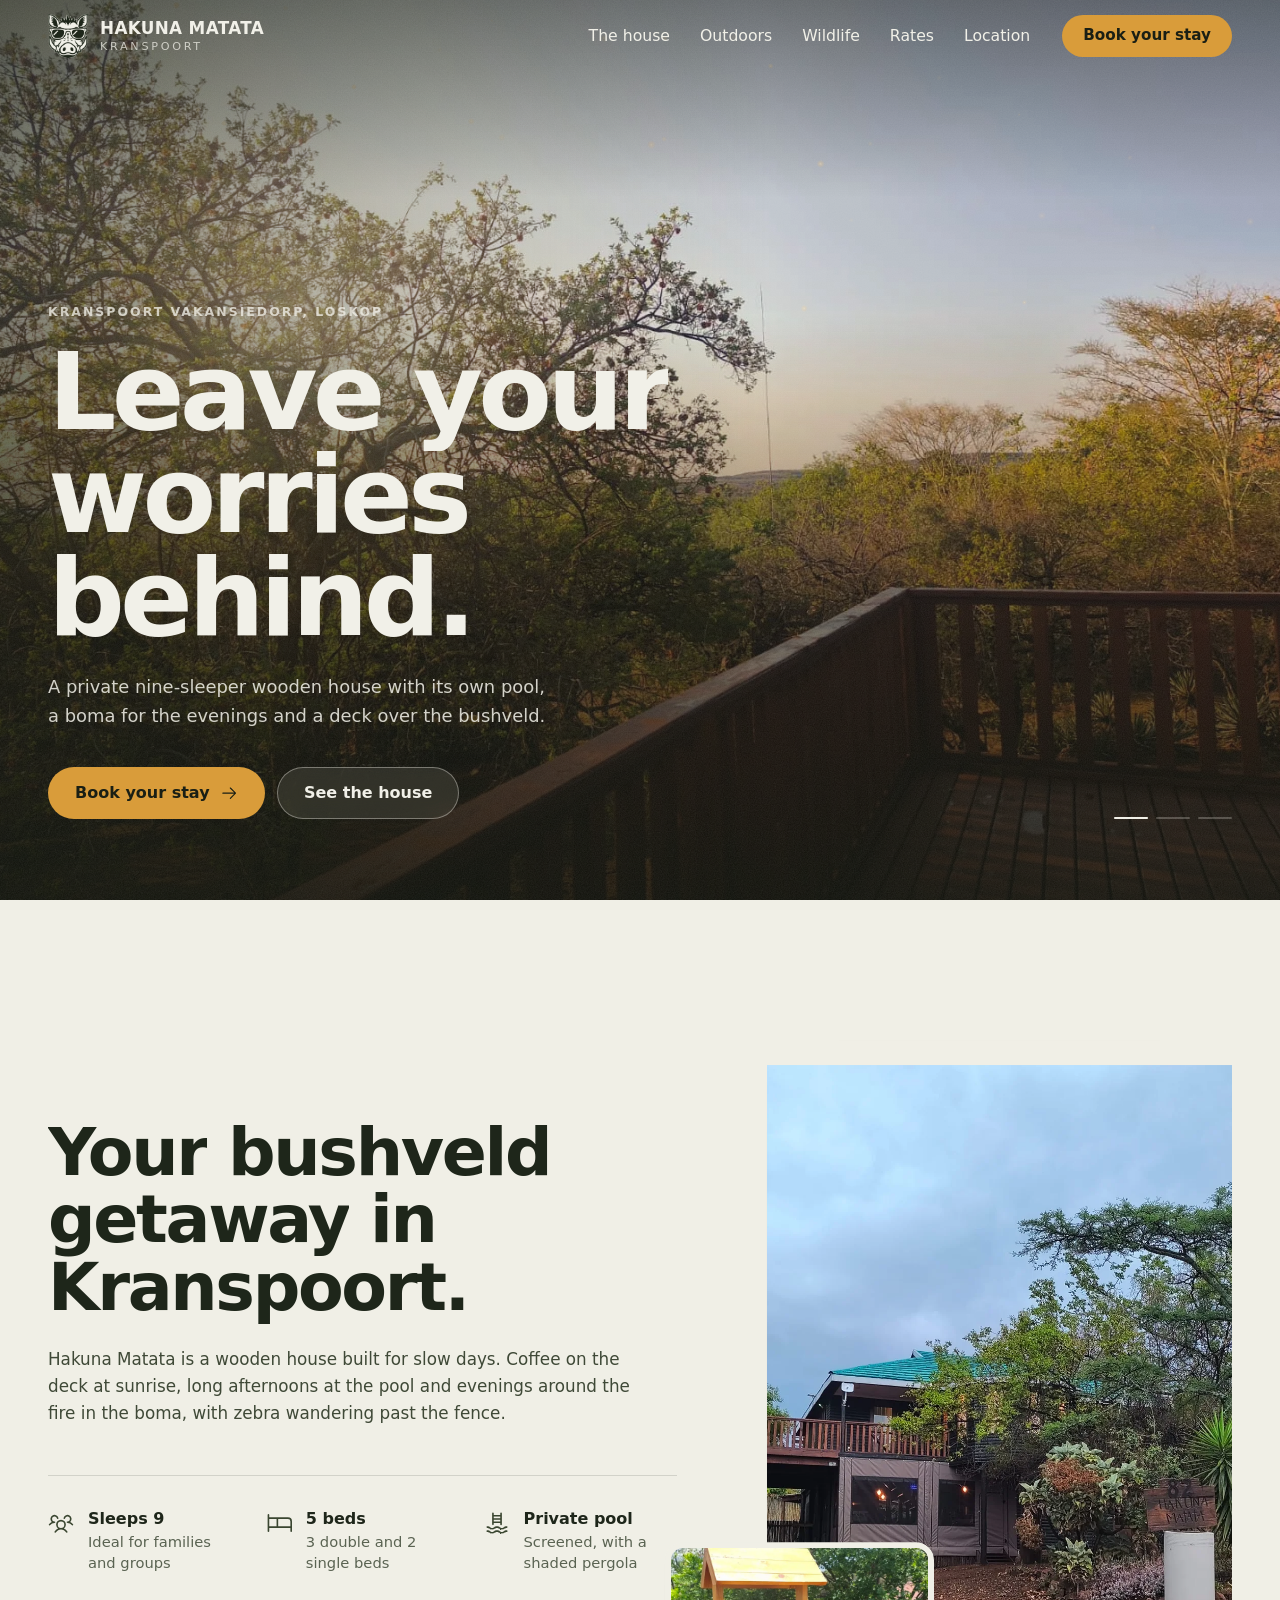
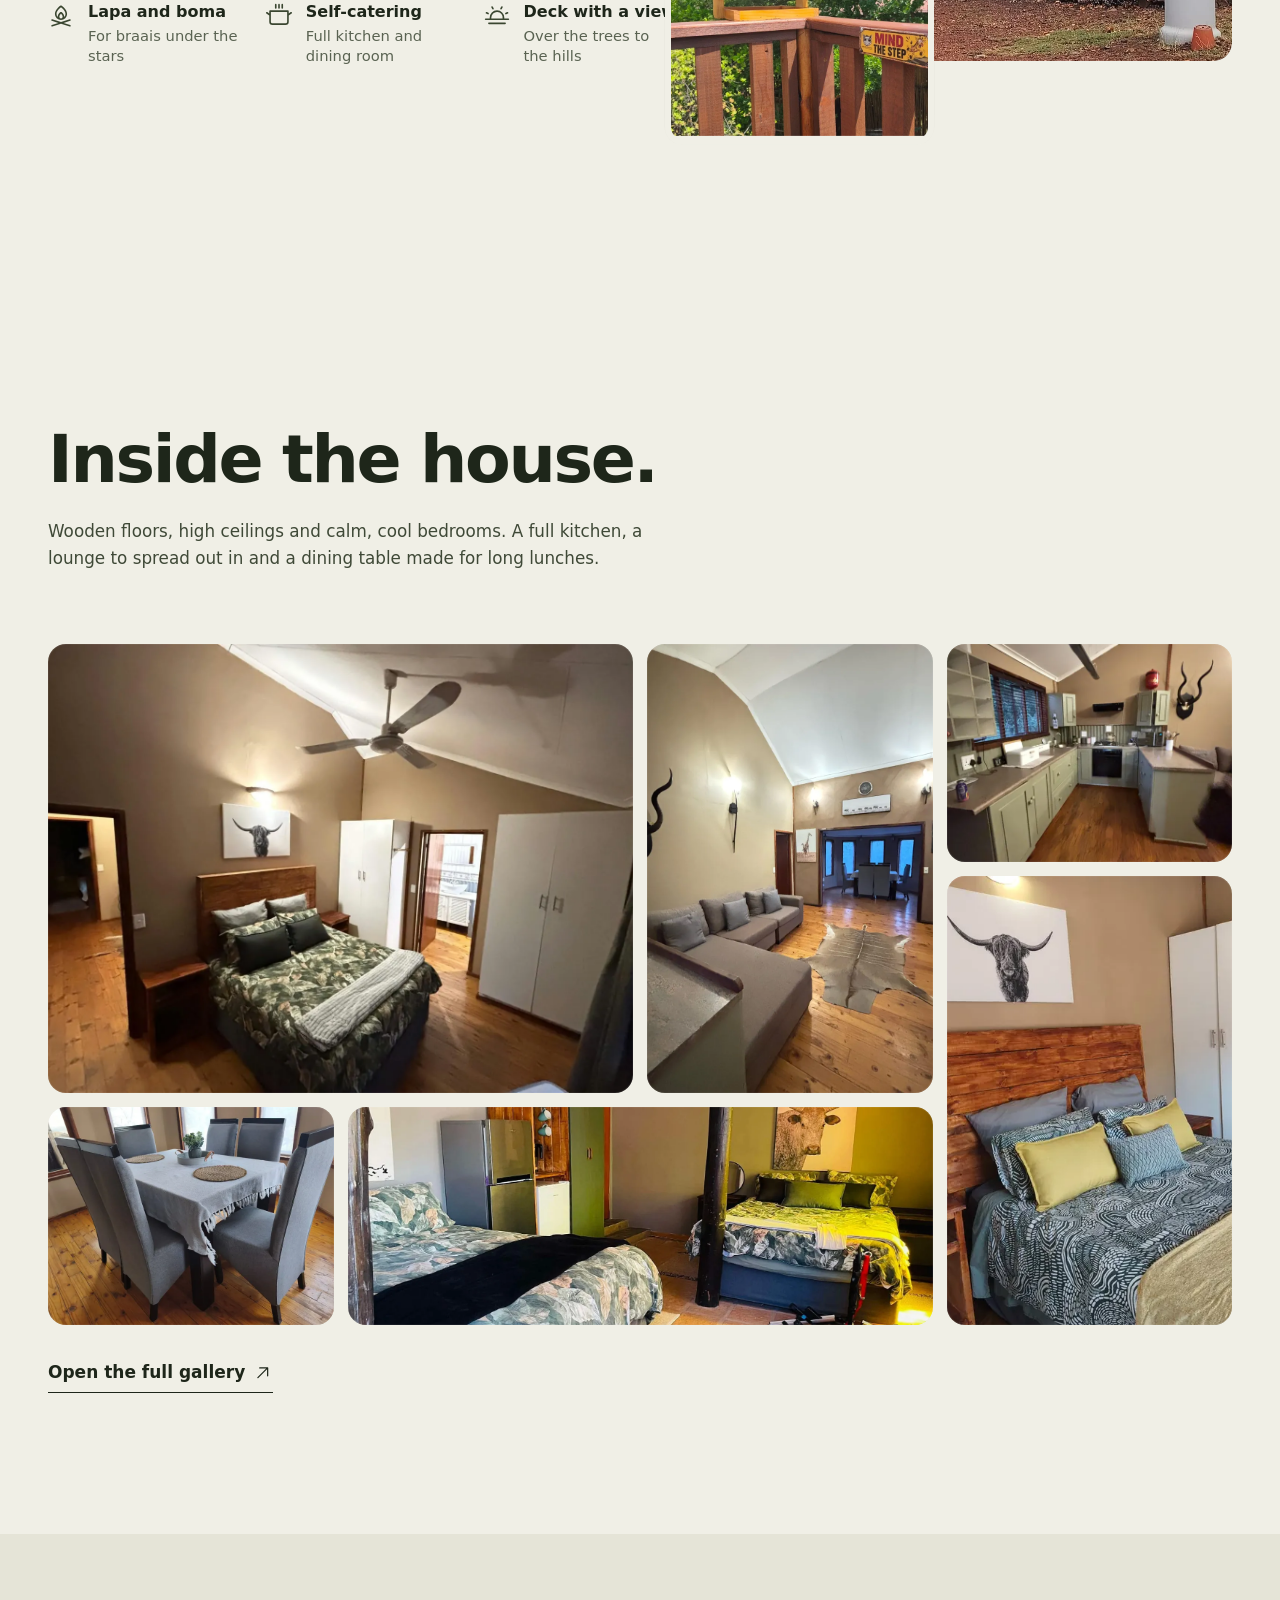
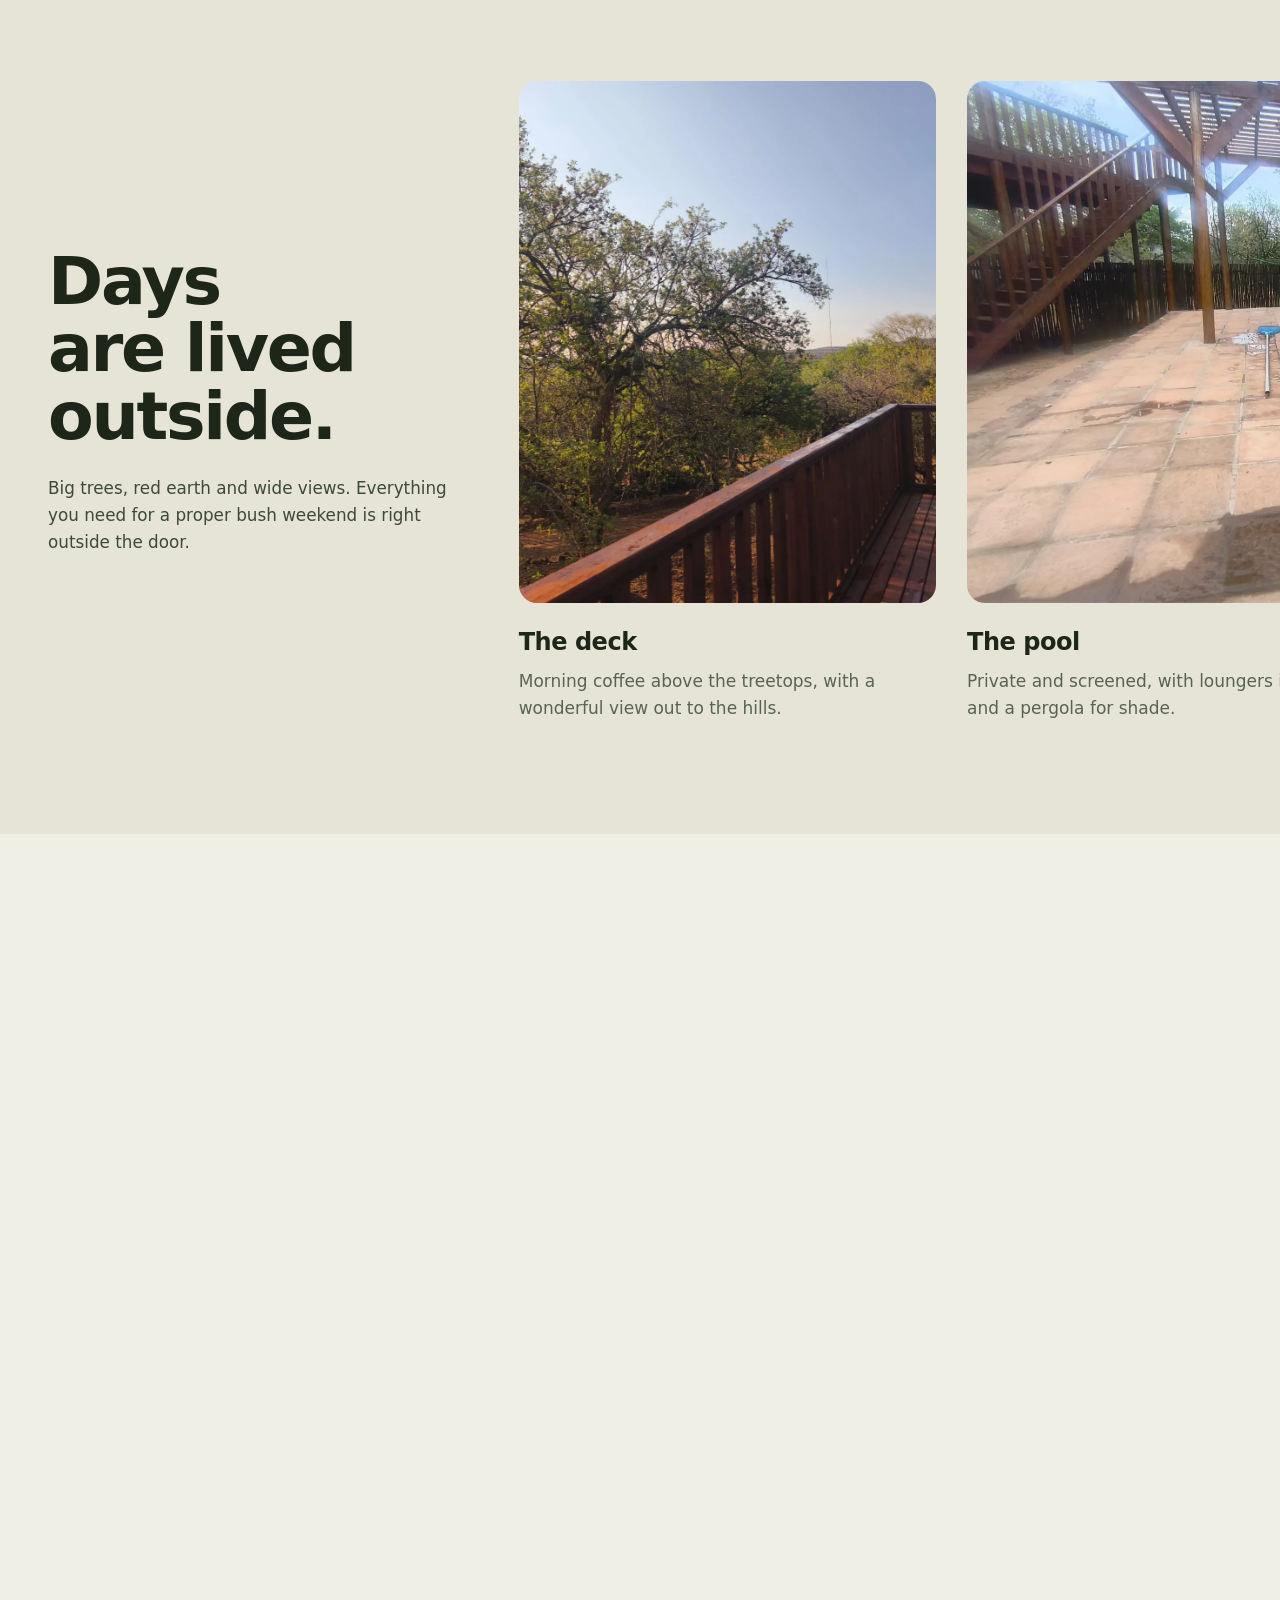
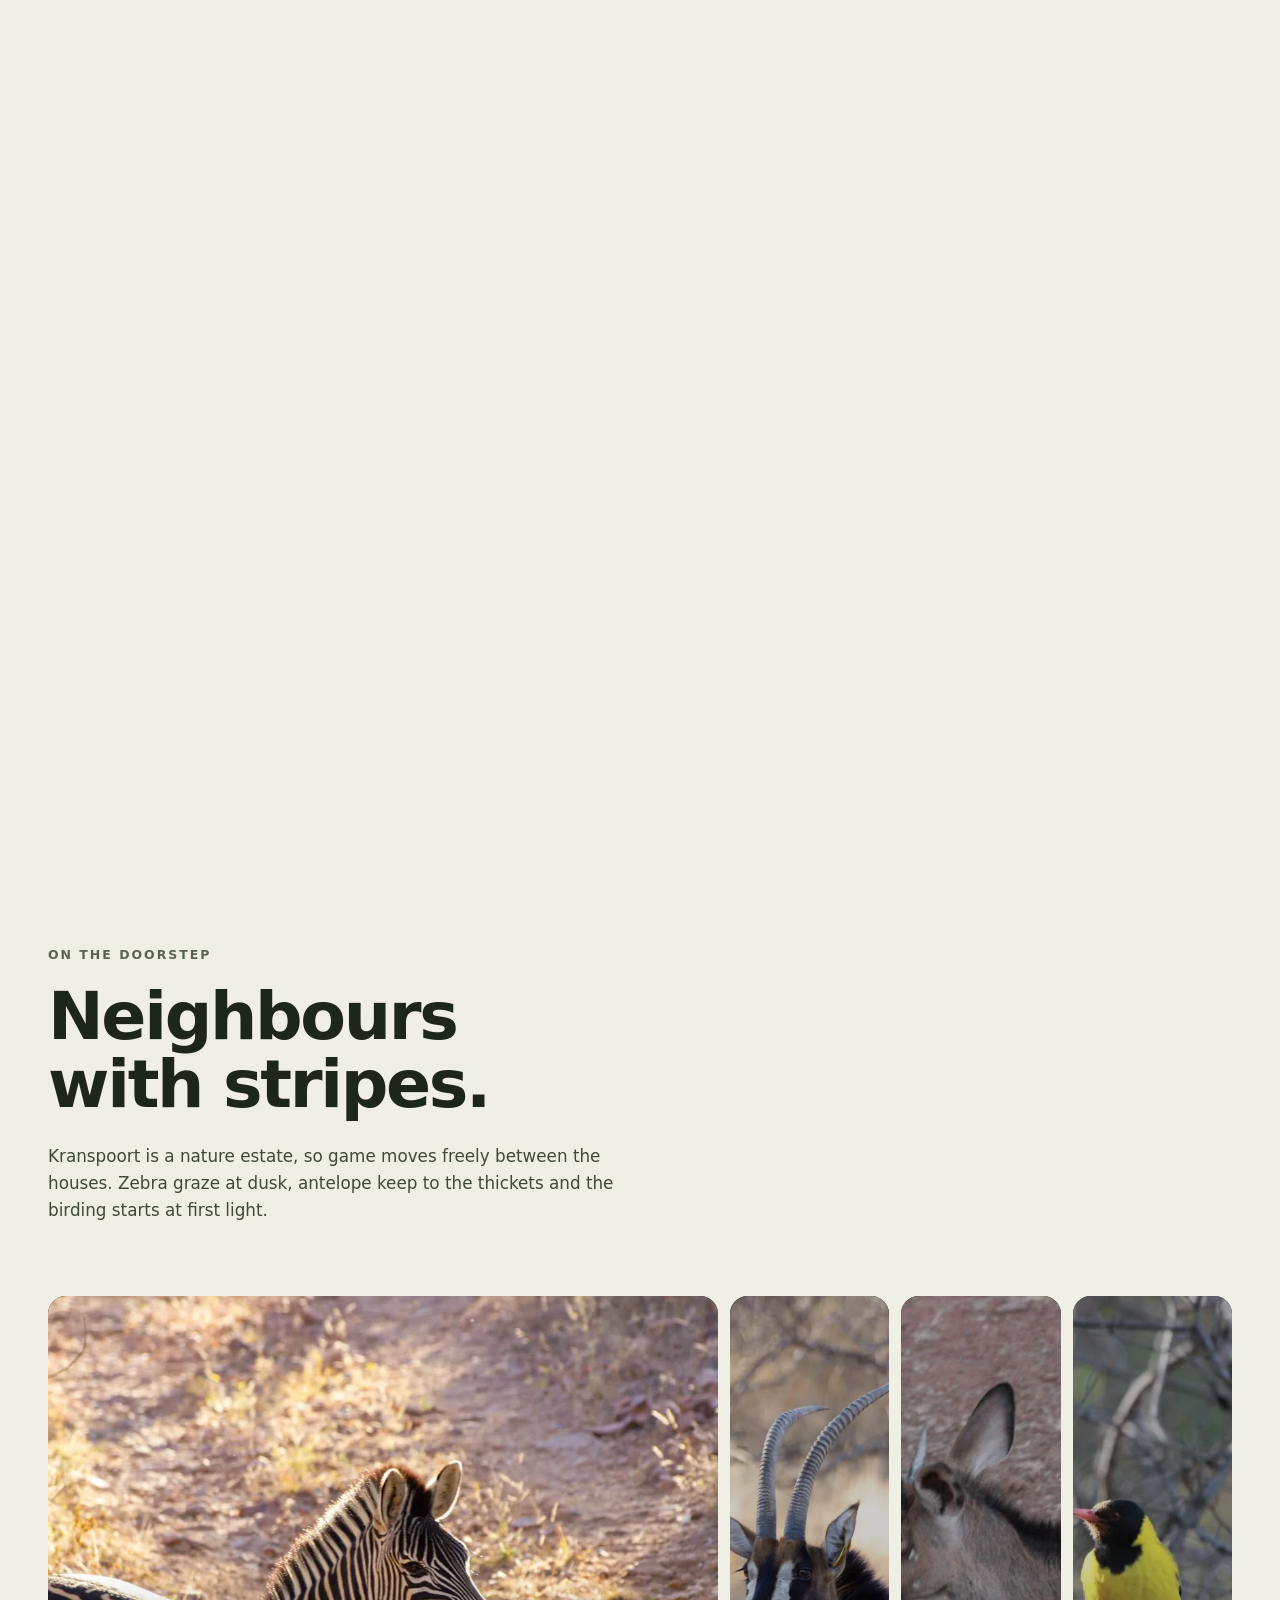
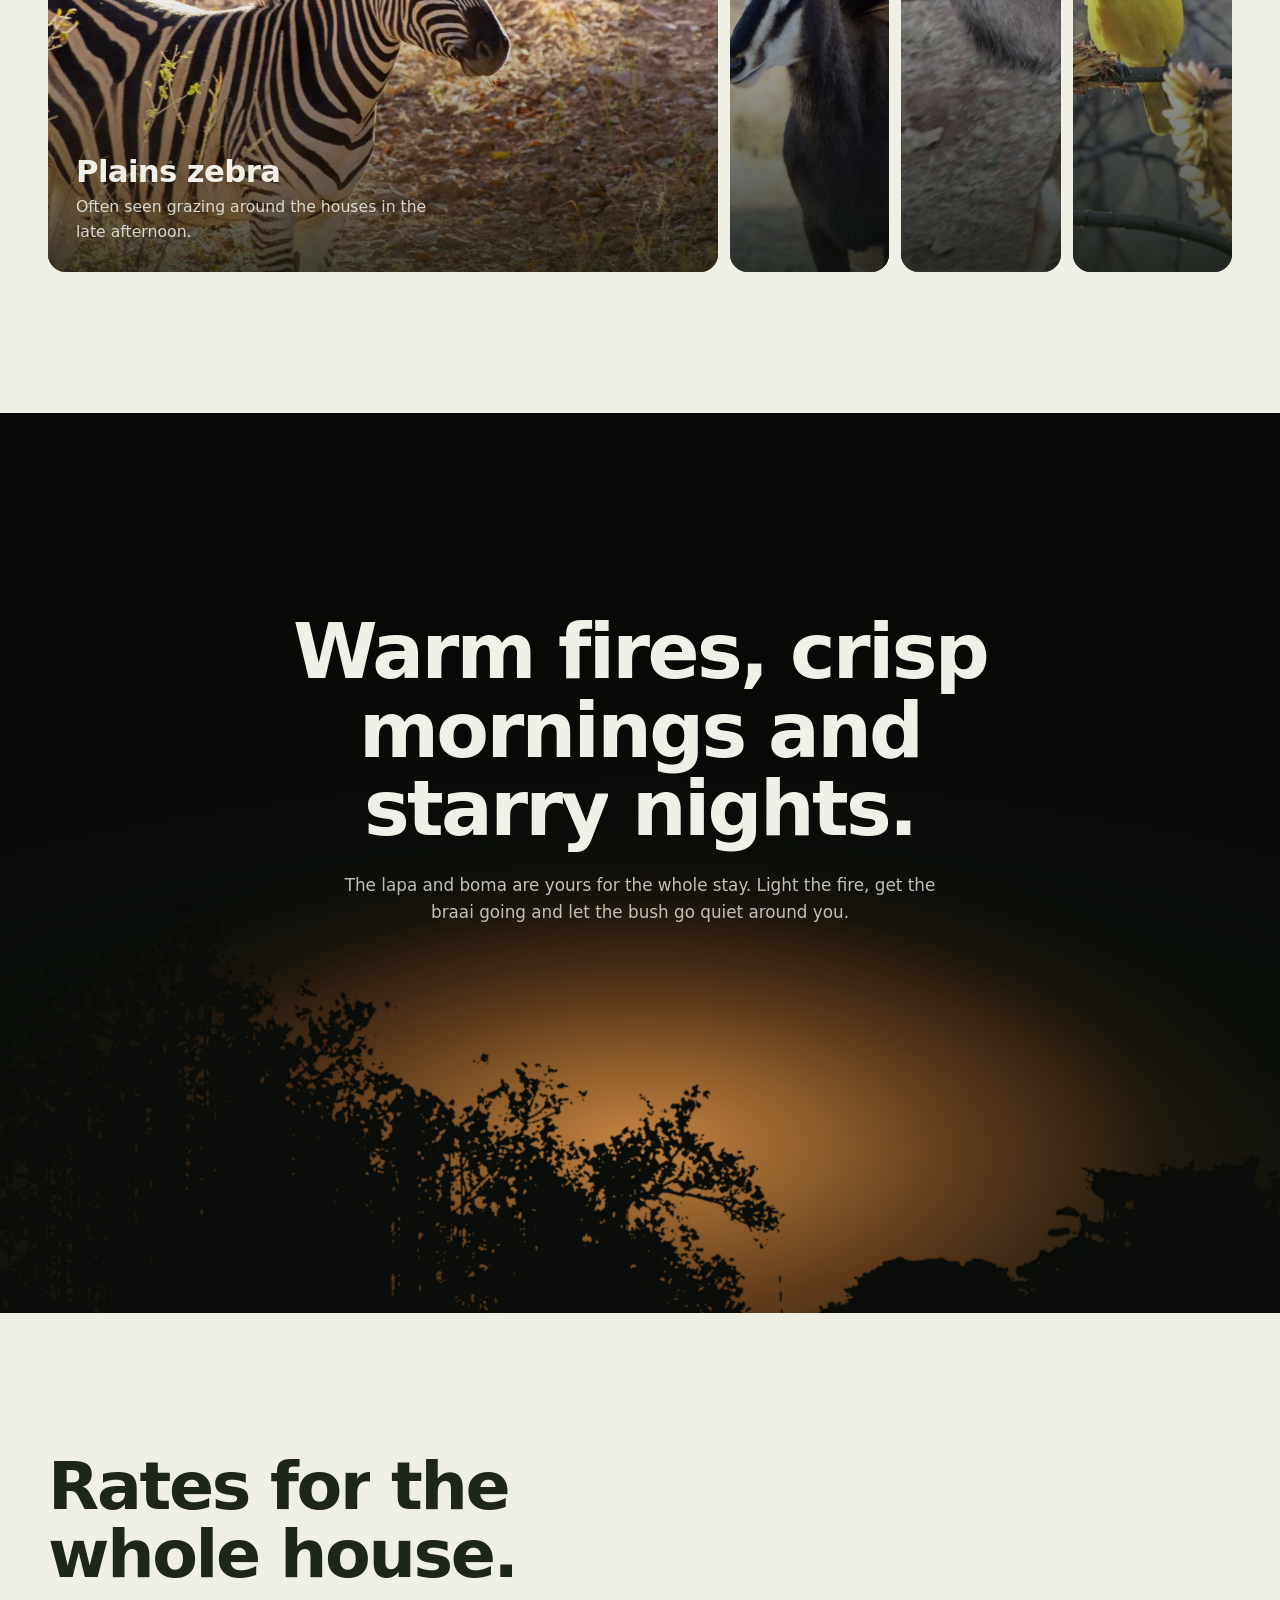
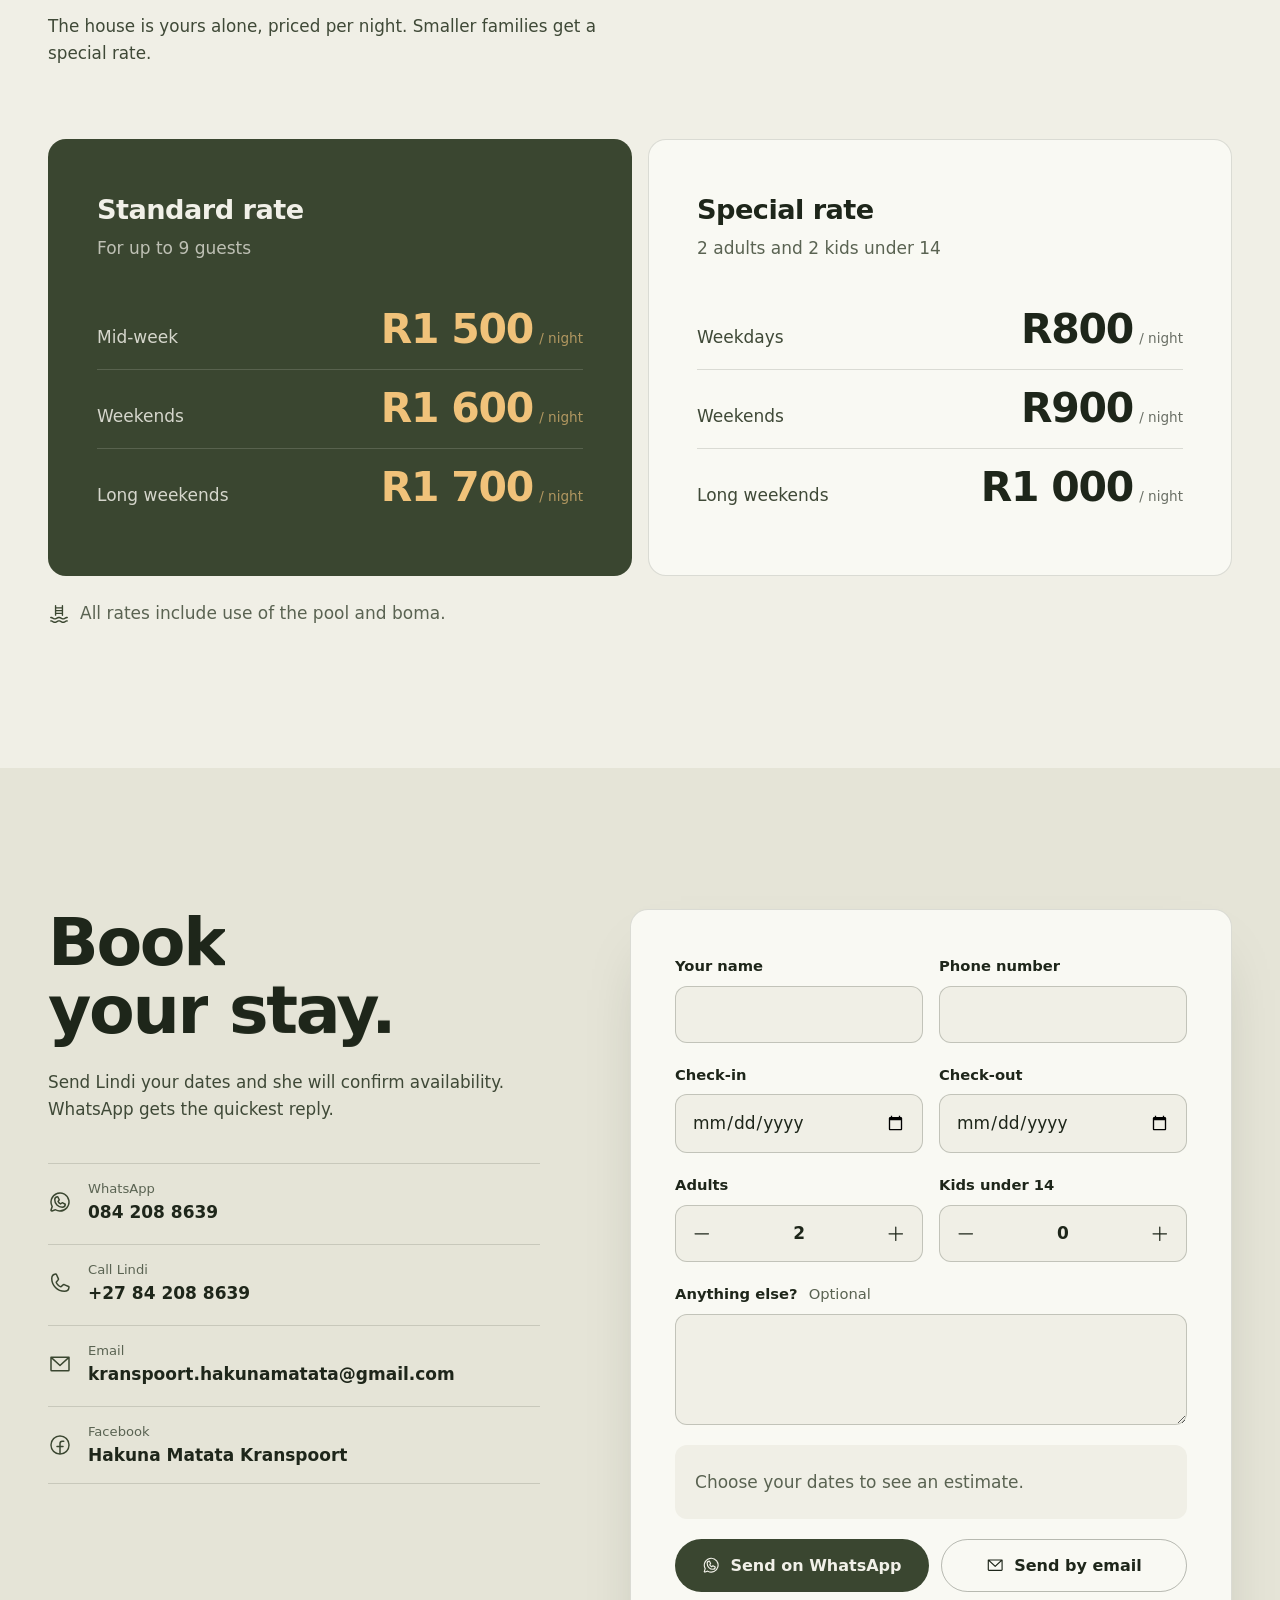
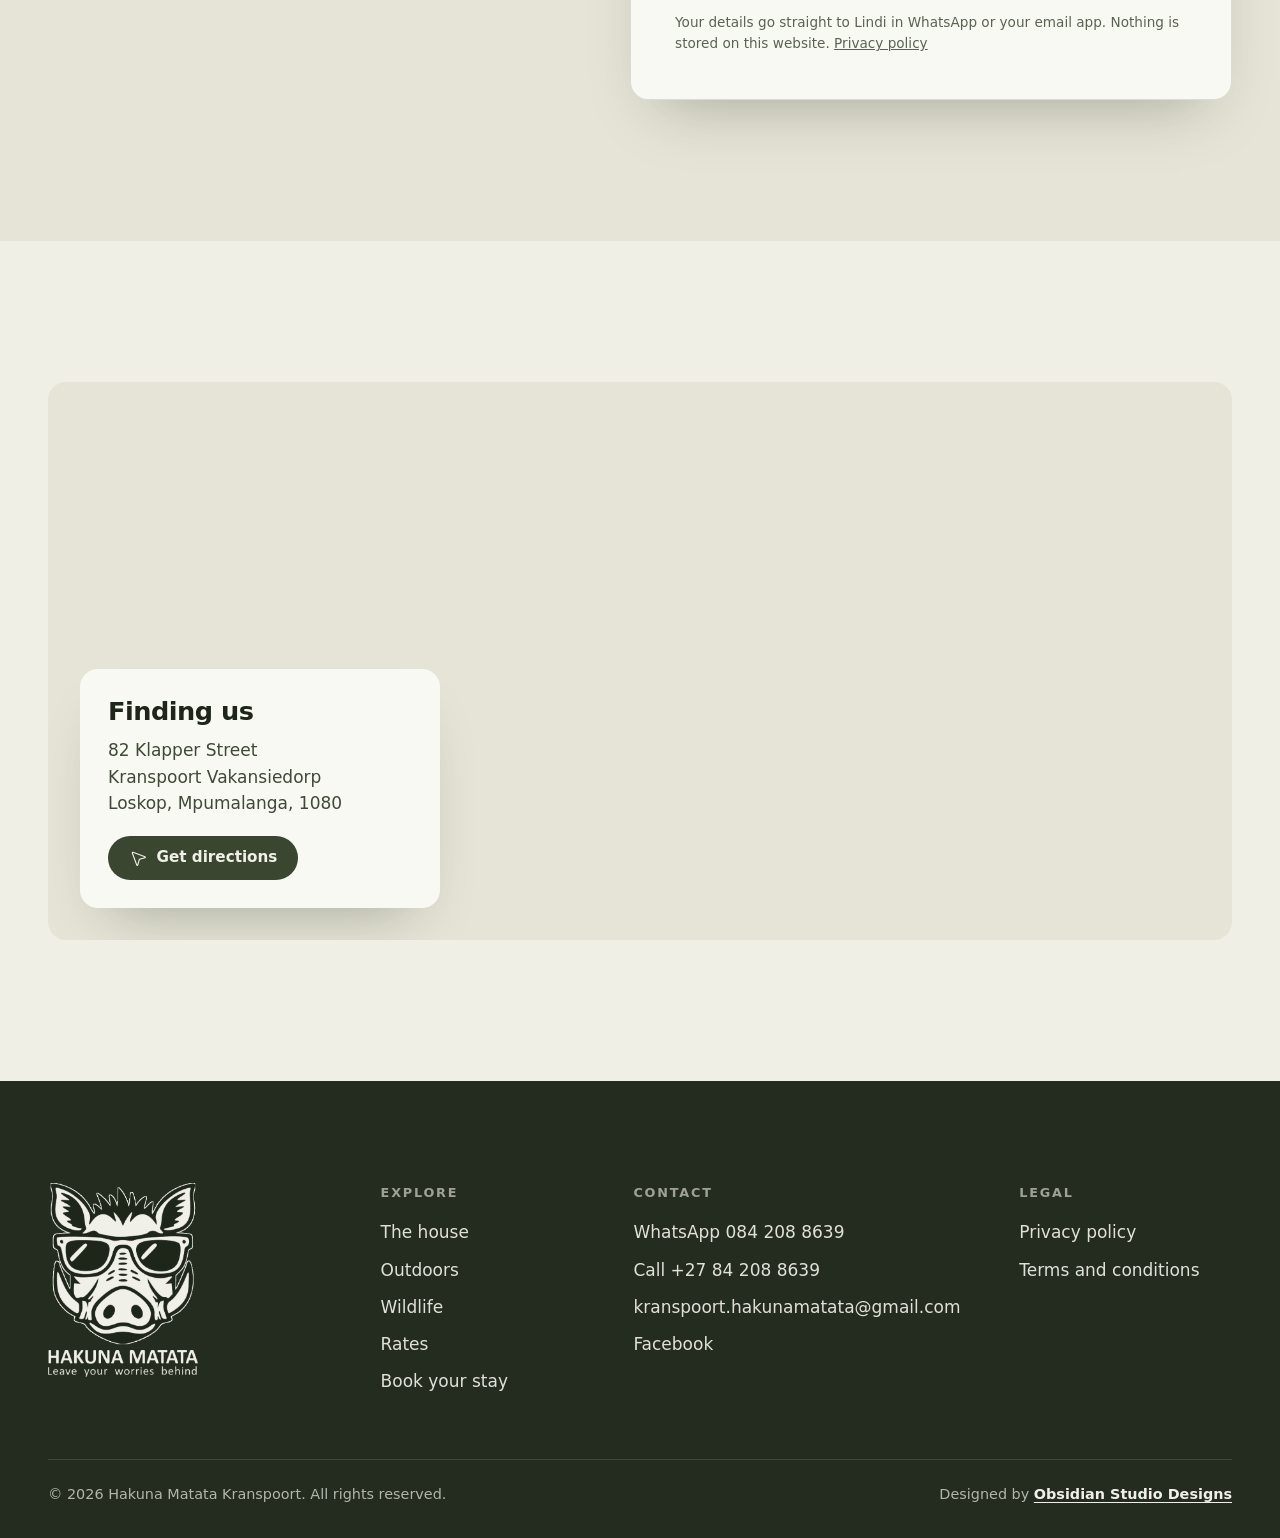
==== index.html @ 81612eb2 "Launch Hakuna Matata Kranspoort website Landing page with cinematic hero, gallery, outdoor and wildl" ====
<!doctype html>
<html lang="en-ZA">
<head>
  <meta charset="utf-8">
  <meta name="viewport" content="width=device-width, initial-scale=1, viewport-fit=cover">
  <title>Hakuna Matata Kranspoort | 9-Sleeper Bush House near Loskop Dam</title>
  <meta name="description" content="Private 9-sleeper wooden holiday house in Kranspoort Vakansiedorp, Loskop. Own pool, lapa and boma, a deck over the bushveld and free-roaming zebra. Book on WhatsApp.">
  <meta name="robots" content="index, follow, max-image-preview:large">
  <link rel="canonical" href="https://obsidianstudiodesigns.github.io/hakunamatatakranspoort/">
  <meta name="theme-color" content="#232C1E">
  <meta name="color-scheme" content="light dark">

  <meta property="og:type" content="website">
  <meta property="og:site_name" content="Hakuna Matata Kranspoort">
  <meta property="og:locale" content="en_ZA">
  <meta property="og:url" content="https://obsidianstudiodesigns.github.io/hakunamatatakranspoort/">
  <meta property="og:title" content="Hakuna Matata Kranspoort | Your bushveld getaway">
  <meta property="og:description" content="A private 9-sleeper wooden house in Kranspoort, Loskop. Pool, lapa and boma, a deck with a view and zebra on the doorstep.">
  <meta property="og:image" content="https://obsidianstudiodesigns.github.io/hakunamatatakranspoort/og-image.jpg">
  <meta property="og:image:secure_url" content="https://obsidianstudiodesigns.github.io/hakunamatatakranspoort/og-image.jpg">
  <meta property="og:image:type" content="image/jpeg">
  <meta property="og:image:width" content="1200">
  <meta property="og:image:height" content="630">
  <meta property="og:image:alt" content="The deck at Hakuna Matata Kranspoort looking out over the bushveld">
  <meta name="twitter:card" content="summary_large_image">
  <meta name="twitter:title" content="Hakuna Matata Kranspoort | Your bushveld getaway">
  <meta name="twitter:description" content="A private 9-sleeper wooden house in Kranspoort, Loskop. Pool, lapa and boma, a deck with a view and zebra on the doorstep.">
  <meta name="twitter:image" content="https://obsidianstudiodesigns.github.io/hakunamatatakranspoort/og-image.jpg">

  <link rel="icon" href="favicon.ico" sizes="any">
  <link rel="icon" type="image/png" sizes="32x32" href="favicon-32x32.png">
  <link rel="apple-touch-icon" href="apple-touch-icon.png">
  <link rel="manifest" href="site.webmanifest">

  <link rel="preload" href="assets/fonts/bricolage.woff2" as="font" type="font/woff2" crossorigin>
  <link rel="preload" href="assets/fonts/instrument-sans.woff2" as="font" type="font/woff2" crossorigin>
  <link rel="preload" as="image" href="assets/img/hero-deck.webp" media="(min-width: 761px)">
  <link rel="preload" as="image" href="assets/img/hero-deck-sm.webp" media="(max-width: 760px)">
  <link rel="stylesheet" href="assets/css/styles.css">
  <script>document.documentElement.classList.add("js")</script>

  <script type="application/ld+json">
  {
    "@context": "https://schema.org",
    "@type": "LodgingBusiness",
    "@id": "https://obsidianstudiodesigns.github.io/hakunamatatakranspoort/#lodging",
    "name": "Hakuna Matata Kranspoort",
    "alternateName": "Hakuna Matata Kranspoort House",
    "slogan": "Leave your worries behind",
    "description": "A private 9-sleeper wooden holiday house in Kranspoort Vakansiedorp near Loskop Dam, with its own pool, lapa and boma, and a deck overlooking the bushveld.",
    "url": "https://obsidianstudiodesigns.github.io/hakunamatatakranspoort/",
    "image": ["https://obsidianstudiodesigns.github.io/hakunamatatakranspoort/og-image.jpg", "https://obsidianstudiodesigns.github.io/hakunamatatakranspoort/assets/img/deck-view.webp", "https://obsidianstudiodesigns.github.io/hakunamatatakranspoort/assets/img/pool.webp", "https://obsidianstudiodesigns.github.io/hakunamatatakranspoort/assets/img/bedroom-main.webp"],
    "logo": "https://obsidianstudiodesigns.github.io/hakunamatatakranspoort/icon-512.png",
    "telephone": "+27842088639",
    "email": "kranspoort.hakunamatata@gmail.com",
    "priceRange": "R800 - R1 700 per night",
    "currenciesAccepted": "ZAR",
    "address": {
      "@type": "PostalAddress",
      "streetAddress": "82 Klapper Street",
      "addressLocality": "Kranspoort Vakansiedorp, Loskop",
      "addressRegion": "Mpumalanga",
      "postalCode": "1080",
      "addressCountry": "ZA"
    },
    "geo": { "@type": "GeoCoordinates", "latitude": -25.4163261, "longitude": 29.4319258 },
    "hasMap": "https://maps.app.goo.gl/9GJnb5qVw3JNUhw46",
    "amenityFeature": [
      { "@type": "LocationFeatureSpecification", "name": "Private swimming pool", "value": true },
      { "@type": "LocationFeatureSpecification", "name": "Lapa and boma", "value": true },
      { "@type": "LocationFeatureSpecification", "name": "Self-catering kitchen", "value": true },
      { "@type": "LocationFeatureSpecification", "name": "Deck with bushveld view", "value": true }
    ],
    "petsAllowed": false,
    "sameAs": ["https://www.facebook.com/profile.php?id=61571127717266"]
  }
  </script>
</head>
<body>
  <a class="skip" href="#main">Skip to content</a>

  <header class="nav" data-nav>
    <div class="nav__inner container">
      <a class="brand" href="#top">
        <span class="brand__marks">
          <img class="brand__mark brand__mark--light" src="assets/img/logo-mark-light.png" alt="" width="452" height="503">
          <img class="brand__mark brand__mark--dark" src="assets/img/logo-mark.png" alt="" width="452" height="503">
        </span>
        <span class="brand__name">Hakuna Matata<small>Kranspoort</small></span>
      </a>
      <nav class="nav__links" aria-label="Main">
        <a href="#house">The house</a>
        <a href="#outdoors">Outdoors</a>
        <a href="#wildlife">Wildlife</a>
        <a href="#rates">Rates</a>
        <a href="#location">Location</a>
      </nav>
      <a class="btn btn--primary btn--sm nav__cta" href="#book">Book your stay</a>
      <button class="nav__toggle" type="button" aria-expanded="false" aria-controls="menu" aria-label="Open menu" data-menu-toggle>
        <span></span><span></span>
      </button>
    </div>
  </header>

  <div class="menu" id="menu" data-menu hidden>
    <nav class="menu__links" aria-label="Mobile">
      <a href="#house">The house</a>
      <a href="#outdoors">Outdoors</a>
      <a href="#wildlife">Wildlife</a>
      <a href="#rates">Rates</a>
      <a href="#location">Location</a>
      <a href="#book">Book your stay</a>
    </nav>
    <div class="menu__foot">
      <a href="https://wa.me/27842088639" target="_blank" rel="noopener"><svg class="i"><use href="assets/icons.svg#i-whatsapp-logo"/></svg>084 208 8639</a>
      <a href="mailto:kranspoort.hakunamatata@gmail.com"><svg class="i"><use href="assets/icons.svg#i-envelope-simple"/></svg>Email us</a>
    </div>
  </div>

  <main id="main">
    <!-- HERO -->
    <section class="hero" id="top" aria-label="Welcome">
      <div class="hero__media" data-hero-media>
        <picture class="hero__frame is-active" data-frame data-fx="-2%" data-fy="1%">
          <source media="(max-width: 760px)" srcset="assets/img/hero-deck-sm.webp">
          <img src="assets/img/hero-deck.webp" alt="The wooden deck at Hakuna Matata looking over the bushveld at golden hour" fetchpriority="high">
        </picture>
        <picture class="hero__frame" data-frame data-fx="2%" data-fy="-1%">
          <source media="(max-width: 760px)" srcset="assets/img/hero-zebra-sm.webp">
          <img src="assets/img/hero-zebra.webp" alt="A zebra in the late afternoon light in Kranspoort" loading="lazy">
        </picture>
        <picture class="hero__frame" data-frame data-fx="-1.5%" data-fy="-1%">
          <source media="(max-width: 760px)" srcset="assets/img/hero-pool-sm.webp">
          <img src="assets/img/hero-pool.webp" alt="The private pool under the pergola" loading="lazy">
        </picture>
      </div>
      <div class="hero__sun" aria-hidden="true"></div>
      <canvas class="hero__motes" data-motes aria-hidden="true"></canvas>
      <div class="hero__shade" aria-hidden="true"></div>
      <div class="grain" aria-hidden="true"></div>

      <div class="hero__content container" data-hero-content>
        <p class="eyebrow hero__eyebrow" data-hero-in>Kranspoort Vakansiedorp, Loskop</p>
        <h1 class="hero__title" data-split>Leave your worries behind.</h1>
        <p class="hero__lede" data-hero-in>A private nine-sleeper wooden house with its own pool, a boma for the evenings and a deck over the bushveld.</p>
        <div class="hero__cta" data-hero-in>
          <a class="btn btn--primary" href="#book" data-magnetic>Book your stay <svg class="i"><use href="assets/icons.svg#i-arrow-right"/></svg></a>
          <a class="btn btn--glass" href="#house">See the house</a>
        </div>
      </div>
      <div class="hero__progress" aria-hidden="true" data-progress><i></i><i></i><i></i></div>
    </section>

    <!-- INTRO -->
    <section class="intro section" aria-labelledby="intro-title">
      <div class="container intro__grid">
        <div class="intro__copy">
          <h2 id="intro-title" class="h2" data-split>Your bushveld getaway in Kranspoort.</h2>
          <p class="body-lg" data-reveal>Hakuna Matata is a wooden house built for slow days. Coffee on the deck at sunrise, long afternoons at the pool and evenings around the fire in the boma, with zebra wandering past the fence.</p>
          <ul class="facts" data-reveal-group>
            <li><svg class="i"><use href="assets/icons.svg#i-users-three"/></svg><span><strong>Sleeps 9</strong>Ideal for families and groups</span></li>
            <li><svg class="i"><use href="assets/icons.svg#i-bed"/></svg><span><strong>5 beds</strong>3 double and 2 single beds</span></li>
            <li><svg class="i"><use href="assets/icons.svg#i-swimming-pool"/></svg><span><strong>Private pool</strong>Screened, with a shaded pergola</span></li>
            <li><svg class="i"><use href="assets/icons.svg#i-campfire"/></svg><span><strong>Lapa and boma</strong>For braais under the stars</span></li>
            <li><svg class="i"><use href="assets/icons.svg#i-cooking-pot"/></svg><span><strong>Self-catering</strong>Full kitchen and dining room</span></li>
            <li><svg class="i"><use href="assets/icons.svg#i-sun-horizon"/></svg><span><strong>Deck with a view</strong>Over the trees to the hills</span></li>
          </ul>
        </div>
        <div class="intro__art">
          <figure class="intro__tall" data-clip>
            <img src="assets/img/house-trees.webp" alt="The wooden house at Hakuna Matata among the trees" loading="lazy" width="1050" height="1400" data-parallax="-8">
          </figure>
          <figure class="intro__small" data-clip>
            <img src="assets/img/bird-feeder-sm.webp" alt="A wooden bird feeder on the deck railing" loading="lazy" width="800" height="600" data-parallax="6">
          </figure>
        </div>
      </div>
    </section>

    <!-- HOUSE / BENTO -->
    <section class="house section" id="house" aria-labelledby="house-title">
      <div class="container">
        <div class="stack-head">
          <h2 id="house-title" class="h2" data-split>Inside the house.</h2>
          <p class="body-lg" data-reveal>Wooden floors, high ceilings and calm, cool bedrooms. A full kitchen, a lounge to spread out in and a dining table made for long lunches.</p>
        </div>
        <div class="bento" data-reveal-group>
          <button class="bento__cell bento__a" type="button" data-open="0" aria-label="View the main bedroom"><img src="assets/img/bedroom-main.webp" alt="Main bedroom with a double bed and ceiling fan" loading="lazy"></button>
          <button class="bento__cell bento__b" type="button" data-open="1" aria-label="View the lounge"><img src="assets/img/lounge.webp" alt="Lounge with a corner couch, cowhide rug and kudu horns" loading="lazy"></button>
          <button class="bento__cell bento__c" type="button" data-open="2" aria-label="View the kitchen"><img src="assets/img/kitchen-sm.webp" alt="The kitchen with sage green cupboards and wooden floors" loading="lazy"></button>
          <button class="bento__cell bento__d" type="button" data-open="3" aria-label="View a bedroom"><img src="assets/img/bedroom-two-sm.webp" alt="Double bedroom with yellow cushions and a timber headboard" loading="lazy"></button>
          <button class="bento__cell bento__e" type="button" data-open="4" aria-label="View the dining room"><img src="assets/img/dining-sm.webp" alt="Dining table with grey high-back chairs" loading="lazy"></button>
          <button class="bento__cell bento__f" type="button" data-open="5" aria-label="View the twin bedroom"><img src="assets/img/bedroom-twin.webp" alt="Bedroom with two beds and a bar fridge" loading="lazy"></button>
        </div>
        <button class="link-btn" type="button" data-open="0">Open the full gallery <svg class="i"><use href="assets/icons.svg#i-arrow-up-right"/></svg></button>
      </div>
    </section>

    <!-- OUTDOORS / HORIZONTAL -->
    <section class="outdoors" id="outdoors" aria-labelledby="outdoors-title" data-pan>
      <div class="outdoors__track" data-pan-track>
        <div class="outdoors__intro">
          <h2 id="outdoors-title" class="h2">Days are lived outside.</h2>
          <p class="body-lg">Big trees, red earth and wide views. Everything you need for a proper bush weekend is right outside the door.</p>
        </div>
        <article class="panel">
          <div class="panel__img"><img src="assets/img/deck-view.webp" alt="The deck overlooking thick bushveld and distant hills" loading="lazy"></div>
          <h3>The deck</h3>
          <p>Morning coffee above the treetops, with a wonderful view out to the hills.</p>
        </article>
        <article class="panel">
          <div class="panel__img"><img src="assets/img/pool.webp" alt="The private pool with loungers and a timber pergola" loading="lazy"></div>
          <h3>The pool</h3>
          <p>Private and screened, with loungers in the sun and a pergola for shade.</p>
        </article>
        <article class="panel">
          <div class="panel__img"><img src="assets/img/house-yard.webp" alt="The front of the house under large shady trees" loading="lazy"></div>
          <h3>The grounds</h3>
          <p>Shady trees and room for the kids to explore, right on the edge of the bush.</p>
        </article>
        <article class="panel">
          <div class="panel__img"><img src="assets/img/estate-road-sm.webp" alt="A quiet paved road through the estate towards the hills" loading="lazy"></div>
          <h3>The estate</h3>
          <p>Quiet roads for an early walk or a slow drive to look for game.</p>
        </article>
      </div>
    </section>

    <!-- WILDLIFE / ACCORDION -->
    <section class="wildlife section" id="wildlife" aria-labelledby="wildlife-title">
      <div class="container">
        <div class="stack-head">
          <p class="eyebrow" data-reveal>On the doorstep</p>
          <h2 id="wildlife-title" class="h2" data-split>Neighbours with stripes.</h2>
          <p class="body-lg" data-reveal>Kranspoort is a nature estate, so game moves freely between the houses. Zebra graze at dusk, antelope keep to the thickets and the birding starts at first light.</p>
        </div>
        <div class="strips" data-strips data-reveal-group>
          <button class="strip is-open" type="button" aria-expanded="true">
            <img src="assets/img/zebra.webp" alt="Plains zebra standing on a sunlit path" loading="lazy">
            <span class="strip__label"><strong>Plains zebra</strong><span>Often seen grazing around the houses in the late afternoon.</span></span>
          </button>
          <button class="strip" type="button" aria-expanded="false">
            <img src="assets/img/sable.webp" alt="A sable antelope with long curved horns" loading="lazy">
            <span class="strip__label"><strong>Sable antelope</strong><span>Shy and striking, with sweeping curved horns.</span></span>
          </button>
          <button class="strip" type="button" aria-expanded="false">
            <img src="assets/img/nyala.webp" alt="A female nyala walking across red earth" loading="lazy">
            <span class="strip__label"><strong>Nyala</strong><span>Look for the white stripes moving through the thickets.</span></span>
          </button>
          <button class="strip" type="button" aria-expanded="false">
            <img src="assets/img/oriole.webp" alt="A black-headed oriole perched on aloe flowers" loading="lazy">
            <span class="strip__label"><strong>Birdlife</strong><span>Black-headed orioles in the aloes and plenty more on the feeder.</span></span>
          </button>
        </div>
      </div>
    </section>

    <!-- NIGHTS -->
    <section class="nights" aria-labelledby="nights-title" data-nights>
      <canvas class="nights__sky" data-sky aria-hidden="true"></canvas>
      <div class="nights__glow" aria-hidden="true"></div>
      <img class="nights__trees" src="assets/img/treeline.webp" alt="" aria-hidden="true" loading="lazy">
      <div class="nights__content container">
        <h2 id="nights-title" class="h2 nights__title" data-split>Warm fires, crisp mornings and starry nights.</h2>
        <p class="body-lg" data-reveal>The lapa and boma are yours for the whole stay. Light the fire, get the braai going and let the bush go quiet around you.</p>
      </div>
    </section>

    <!-- RATES -->
    <section class="rates section" id="rates" aria-labelledby="rates-title">
      <div class="container">
        <div class="stack-head">
          <h2 id="rates-title" class="h2" data-split>Rates for the whole house.</h2>
          <p class="body-lg" data-reveal>The house is yours alone, priced per night. Smaller families get a special rate.</p>
        </div>
        <div class="rates__grid" data-reveal-group>
          <article class="rate rate--dark">
            <header>
              <h3>Standard rate</h3>
              <p>For up to 9 guests</p>
            </header>
            <dl>
              <div><dt>Mid-week</dt><dd>R1 500<small>/ night</small></dd></div>
              <div><dt>Weekends</dt><dd>R1 600<small>/ night</small></dd></div>
              <div><dt>Long weekends</dt><dd>R1 700<small>/ night</small></dd></div>
            </dl>
          </article>
          <article class="rate">
            <header>
              <h3>Special rate</h3>
              <p>2 adults and 2 kids under 14</p>
            </header>
            <dl>
              <div><dt>Weekdays</dt><dd>R800<small>/ night</small></dd></div>
              <div><dt>Weekends</dt><dd>R900<small>/ night</small></dd></div>
              <div><dt>Long weekends</dt><dd>R1 000<small>/ night</small></dd></div>
            </dl>
          </article>
        </div>
        <p class="rates__note" data-reveal><svg class="i"><use href="assets/icons.svg#i-swimming-pool"/></svg>All rates include use of the pool and boma.</p>
      </div>
    </section>

    <!-- BOOK -->
    <section class="book section" id="book" aria-labelledby="book-title">
      <div class="container book__grid">
        <div class="book__intro">
          <h2 id="book-title" class="h2" data-split>Book your stay.</h2>
          <p class="body-lg" data-reveal>Send Lindi your dates and she will confirm availability. WhatsApp gets the quickest reply.</p>
          <ul class="contact" data-reveal-group>
            <li><a href="https://wa.me/27842088639" target="_blank" rel="noopener"><svg class="i"><use href="assets/icons.svg#i-whatsapp-logo"/></svg><span><small>WhatsApp</small>084 208 8639</span></a></li>
            <li><a href="tel:+27842088639"><svg class="i"><use href="assets/icons.svg#i-phone"/></svg><span><small>Call Lindi</small>+27 84 208 8639</span></a></li>
            <li><a href="mailto:kranspoort.hakunamatata@gmail.com"><svg class="i"><use href="assets/icons.svg#i-envelope-simple"/></svg><span><small>Email</small>kranspoort.hakunamatata@gmail.com</span></a></li>
            <li><a href="https://www.facebook.com/profile.php?id=61571127717266" target="_blank" rel="noopener"><svg class="i"><use href="assets/icons.svg#i-facebook-logo"/></svg><span><small>Facebook</small>Hakuna Matata Kranspoort</span></a></li>
          </ul>
        </div>

        <form class="booking" data-booking novalidate data-reveal>
          <div class="booking__row">
            <div class="field">
              <label for="f-name">Your name</label>
              <input id="f-name" name="name" type="text" autocomplete="name" required>
              <p class="field__error" id="e-name">Please tell us your name.</p>
            </div>
            <div class="field">
              <label for="f-phone">Phone number</label>
              <input id="f-phone" name="phone" type="tel" autocomplete="tel" inputmode="tel" required>
              <p class="field__error" id="e-phone">Please add a number we can reach you on.</p>
            </div>
          </div>
          <div class="booking__row">
            <div class="field">
              <label for="f-in">Check-in</label>
              <input id="f-in" name="checkin" type="date" required>
              <p class="field__error" id="e-in">Choose your arrival date.</p>
            </div>
            <div class="field">
              <label for="f-out">Check-out</label>
              <input id="f-out" name="checkout" type="date" required>
              <p class="field__error" id="e-out">Check-out must be after check-in.</p>
            </div>
          </div>
          <div class="booking__row">
            <div class="field">
              <label for="f-adults">Adults</label>
              <div class="stepper" data-stepper>
                <button type="button" aria-label="Fewer adults" data-step="-1"><svg class="i"><use href="assets/icons.svg#i-minus"/></svg></button>
                <input id="f-adults" name="adults" type="number" min="1" max="9" value="2" inputmode="numeric">
                <button type="button" aria-label="More adults" data-step="1"><svg class="i"><use href="assets/icons.svg#i-plus"/></svg></button>
              </div>
            </div>
            <div class="field">
              <label for="f-kids">Kids under 14</label>
              <div class="stepper" data-stepper>
                <button type="button" aria-label="Fewer kids" data-step="-1"><svg class="i"><use href="assets/icons.svg#i-minus"/></svg></button>
                <input id="f-kids" name="kids" type="number" min="0" max="8" value="0" inputmode="numeric">
                <button type="button" aria-label="More kids" data-step="1"><svg class="i"><use href="assets/icons.svg#i-plus"/></svg></button>
              </div>
            </div>
          </div>
          <p class="field__error field__error--block" id="e-guests">The house sleeps a maximum of 9 guests.</p>
          <div class="field">
            <label for="f-msg">Anything else? <span class="opt">Optional</span></label>
            <textarea id="f-msg" name="message" rows="3"></textarea>
          </div>

          <div class="estimate" data-estimate aria-live="polite">
            <p class="estimate__empty">Choose your dates to see an estimate.</p>
          </div>

          <div class="booking__actions">
            <button class="btn btn--primary" type="submit" value="whatsapp"><svg class="i"><use href="assets/icons.svg#i-whatsapp-logo"/></svg>Send on WhatsApp</button>
            <button class="btn btn--outline" type="submit" value="email"><svg class="i"><use href="assets/icons.svg#i-envelope-simple"/></svg>Send by email</button>
          </div>
          <p class="booking__small">Your details go straight to Lindi in WhatsApp or your email app. Nothing is stored on this website. <a href="privacy.html">Privacy policy</a></p>
        </form>
      </div>
    </section>

    <!-- LOCATION -->
    <section class="location section" id="location" aria-labelledby="location-title">
      <div class="container">
        <div class="map" data-reveal>
          <iframe title="Map showing Hakuna Matata Kranspoort" src="https://www.google.com/maps?q=-25.4163261,29.4319258&amp;z=14&amp;output=embed" loading="lazy" referrerpolicy="no-referrer-when-downgrade"></iframe>
          <div class="map__card">
            <h2 id="location-title" class="h3">Finding us</h2>
            <address>82 Klapper Street<br>Kranspoort Vakansiedorp<br>Loskop, Mpumalanga, 1080</address>
            <a class="btn btn--primary btn--sm" href="https://maps.app.goo.gl/9GJnb5qVw3JNUhw46" target="_blank" rel="noopener"><svg class="i"><use href="assets/icons.svg#i-navigation-arrow"/></svg>Get directions</a>
          </div>
        </div>
      </div>
    </section>
  </main>

  <footer class="footer">
    <div class="container footer__grid">
      <div class="footer__brand">
        <img src="assets/img/logo-full-light.png" alt="Hakuna Matata, leave your worries behind" width="469" height="606" loading="lazy">
      </div>
      <div class="footer__col">
        <h2>Explore</h2>
        <a href="#house">The house</a>
        <a href="#outdoors">Outdoors</a>
        <a href="#wildlife">Wildlife</a>
        <a href="#rates">Rates</a>
        <a href="#book">Book your stay</a>
      </div>
      <div class="footer__col">
        <h2>Contact</h2>
        <a href="https://wa.me/27842088639" target="_blank" rel="noopener">WhatsApp 084 208 8639</a>
        <a href="tel:+27842088639">Call +27 84 208 8639</a>
        <a href="mailto:kranspoort.hakunamatata@gmail.com">kranspoort.hakunamatata@gmail.com</a>
        <a href="https://www.facebook.com/profile.php?id=61571127717266" target="_blank" rel="noopener">Facebook</a>
      </div>
      <div class="footer__col">
        <h2>Legal</h2>
        <a href="privacy.html">Privacy policy</a>
        <a href="terms.html">Terms and conditions</a>
      </div>
    </div>
    <div class="container footer__base">
      <p>&copy; <span data-year>2026</span> Hakuna Matata Kranspoort. All rights reserved.</p>
      <p>Designed by <a href="https://obsidianstudiodesigns.co.za/" target="_blank" rel="noopener">Obsidian Studio Designs</a></p>
    </div>
  </footer>

  <a class="wa-fab" href="https://wa.me/27842088639?text=Hi%20Lindi%2C%20I%27d%20like%20to%20ask%20about%20booking%20Hakuna%20Matata%20Kranspoort." target="_blank" rel="noopener" aria-label="Chat to Lindi on WhatsApp" data-fab>
    <svg class="i"><use href="assets/icons.svg#i-whatsapp-logo"/></svg>
  </a>

  <div class="lightbox" data-lightbox hidden role="dialog" aria-modal="true" aria-label="Photo gallery">
    <button class="lightbox__close" type="button" aria-label="Close gallery" data-lb-close><svg class="i"><use href="assets/icons.svg#i-x"/></svg></button>
    <button class="lightbox__nav lightbox__prev" type="button" aria-label="Previous photo" data-lb-prev><svg class="i"><use href="assets/icons.svg#i-arrow-left"/></svg></button>
    <figure class="lightbox__fig">
      <img alt="" data-lb-img>
      <figcaption data-lb-cap></figcaption>
    </figure>
    <button class="lightbox__nav lightbox__next" type="button" aria-label="Next photo" data-lb-next><svg class="i"><use href="assets/icons.svg#i-arrow-right"/></svg></button>
  </div>

  <script src="assets/vendor/gsap.min.js" defer></script>
  <script src="assets/vendor/ScrollTrigger.min.js" defer></script>
  <script src="assets/vendor/lenis.min.js" defer></script>
  <script src="assets/js/main.js" defer></script>
</body>
</html>
---- assets/css/styles.css ----
/* Hakuna Matata Kranspoort
   Palette: forest olive + bone + amber, taken from the brand's own rates card. */

@font-face {
  font-family: "Bricolage";
  src: url("../fonts/bricolage.woff2") format("woff2");
  font-weight: 200 800;
  font-display: swap;
}
@font-face {
  font-family: "Instrument Sans";
  src: url("../fonts/instrument-sans.woff2") format("woff2");
  font-weight: 400 700;
  font-display: swap;
}
@font-face {
  font-family: "Instrument Sans";
  src: url("../fonts/instrument-sans-italic.woff2") format("woff2");
  font-weight: 400 700;
  font-style: italic;
  font-display: swap;
}

:root {
  --bg: #f0efe6;
  --bg-2: #e5e4d7;
  --surface: #f9f9f3;
  --ink: #1e261a;
  --ink-2: #3f4937;
  --muted: #5a6352;
  --line: rgb(30 38 26 / .14);
  --forest: #3a4630;
  --forest-deep: #232c1e;
  --night: #10150e;
  --amber: #d99c3a;
  --amber-soft: #f0c27a;
  --bone: #f1f0e8;

  --btn-bg: var(--forest);
  --btn-ink: var(--bone);
  --btn-bg-hover: var(--forest-deep);

  --radius: 18px;
  --radius-sm: 12px;
  --shadow: 0 30px 60px -30px rgb(35 44 30 / .35);
  --ease: cubic-bezier(.16, 1, .3, 1);
  --container: 1320px;
  --gutter: clamp(16px, 4vw, 48px);
  --nav-h: 72px;

  --font-display: "Bricolage", "Segoe UI", system-ui, sans-serif;
  --font-body: "Instrument Sans", "Segoe UI", system-ui, sans-serif;
}

@media (prefers-color-scheme: dark) {
  :root {
    --bg: #12170f;
    --bg-2: #181f15;
    --surface: #1d251a;
    --ink: #ecebe2;
    --ink-2: #cfd2c4;
    --muted: #a6ad9a;
    --line: rgb(236 235 226 / .12);
    --btn-bg: var(--amber);
    --btn-ink: #1a1f14;
    --btn-bg-hover: var(--amber-soft);
    --shadow: 0 30px 60px -30px rgb(0 0 0 / .6);
  }
}

*, *::before, *::after { box-sizing: border-box; }
html { -webkit-text-size-adjust: 100%; scroll-padding-top: var(--nav-h); }
html.lenis, html.lenis body { height: auto; }
.lenis.lenis-smooth { scroll-behavior: auto !important; }
body {
  margin: 0;
  background: var(--bg);
  color: var(--ink);
  font-family: var(--font-body);
  font-size: 17px;
  line-height: 1.6;
  -webkit-font-smoothing: antialiased;
  text-rendering: optimizeLegibility;
  overflow-x: clip;
}
img { display: block; max-width: 100%; height: auto; }
a { color: inherit; }
button { font: inherit; color: inherit; }
figure { margin: 0; }
address { font-style: normal; }
::selection { background: var(--amber); color: var(--night); }

.container { width: 100%; max-width: var(--container); margin-inline: auto; padding-inline: var(--gutter); }
.section { padding-block: clamp(80px, 11vw, 150px); }
.skip { position: absolute; left: 16px; top: -60px; z-index: 100; background: var(--forest); color: var(--bone); padding: 10px 16px; border-radius: 999px; }
.skip:focus { top: 16px; }

.i { width: 1.15em; height: 1.15em; flex: none; fill: currentColor; }

/* Type */
.h2 {
  font-family: var(--font-display);
  font-weight: 600;
  font-size: clamp(2.3rem, 5.2vw, 4.4rem);
  line-height: 1.02;
  letter-spacing: -.035em;
  margin: 0 0 24px;
  text-wrap: balance;
}
.h3 { font-family: var(--font-display); font-weight: 600; font-size: 1.6rem; letter-spacing: -.02em; line-height: 1.1; margin: 0 0 12px; }
.body-lg { font-size: clamp(1.05rem, 1.3vw, 1.2rem); color: var(--ink-2); max-width: 56ch; margin: 0; text-wrap: pretty; }
.eyebrow {
  font-size: .78rem;
  font-weight: 600;
  letter-spacing: .16em;
  text-transform: uppercase;
  color: var(--muted);
  margin: 0 0 18px;
}
.stack-head { max-width: 760px; margin-bottom: clamp(40px, 6vw, 72px); }

/* split headline lines */
[data-split] .w { display: inline-block; overflow: hidden; vertical-align: top; padding-bottom: .08em; margin-bottom: -.08em; }
[data-split] .w > span { display: inline-block; will-change: transform; }

/* Buttons */
.btn {
  --pad: 16px 26px;
  display: inline-flex; align-items: center; justify-content: center; gap: 10px;
  padding: var(--pad);
  border-radius: 999px;
  border: 1px solid transparent;
  font-weight: 600; font-size: 1rem; line-height: 1; white-space: nowrap;
  text-decoration: none; cursor: pointer;
  transition: background-color .35s var(--ease), color .35s var(--ease), border-color .35s var(--ease), transform .35s var(--ease);
}
.btn:active { transform: translateY(1px) scale(.98); }
.btn .i { transition: transform .4s var(--ease); }
.btn:hover .i:last-child { transform: translateX(3px); }
.btn--sm { --pad: 12px 20px; font-size: .95rem; }
.btn--primary { background: var(--btn-bg); color: var(--btn-ink); }
.btn--primary:hover { background: var(--btn-bg-hover); }
.btn--outline { border-color: var(--line); background: transparent; color: var(--ink); border-color: color-mix(in srgb, var(--ink) 30%, transparent); }
.btn--outline:hover { background: var(--ink); color: var(--bg); }
.btn--glass {
  color: var(--bone);
  background: rgb(241 240 232 / .1);
  border-color: rgb(241 240 232 / .38);
  backdrop-filter: blur(14px) saturate(140%);
  -webkit-backdrop-filter: blur(14px) saturate(140%);
}
.btn--glass:hover { background: var(--bone); color: var(--forest-deep); }
.hero .btn--primary, .nav:not(.is-solid) .btn--primary, .nights .btn--primary { background: var(--amber); color: #1a1f14; }
.hero .btn--primary:hover, .nav:not(.is-solid) .btn--primary:hover { background: var(--amber-soft); }
.link-btn {
  display: inline-flex; align-items: center; gap: 8px; margin-top: 28px;
  background: none; border: 0; padding: 6px 0; cursor: pointer;
  font-weight: 600; color: var(--ink); border-bottom: 1px solid currentColor;
}
.link-btn:hover .i { transform: translate(2px, -2px); }
.link-btn .i { transition: transform .4s var(--ease); }
:focus-visible { outline: 2px solid var(--amber); outline-offset: 3px; }

/* NAV */
.nav {
  position: fixed; inset: 0 0 auto; z-index: 40;
  height: var(--nav-h);
  color: var(--bone);
  transition: background-color .5s var(--ease), color .5s var(--ease), box-shadow .5s var(--ease), transform .5s var(--ease);
}
.nav.is-solid {
  background: color-mix(in srgb, var(--bg) 86%, transparent);
  backdrop-filter: blur(16px) saturate(150%);
  -webkit-backdrop-filter: blur(16px) saturate(150%);
  color: var(--ink);
  box-shadow: 0 1px 0 var(--line);
}
.nav.is-hidden { transform: translateY(-100%); }
.nav__inner { height: 100%; display: flex; align-items: center; gap: 32px; }
.brand { display: flex; align-items: center; gap: 12px; text-decoration: none; margin-right: auto; }
.brand__marks { display: grid; width: 40px; }
.brand__mark { grid-area: 1 / 1; width: 40px; height: auto; transition: opacity .5s var(--ease); }
.brand__mark--dark { opacity: 0; }
.nav.is-solid .brand__mark--dark { opacity: 1; }
.nav.is-solid .brand__mark--light { opacity: 0; }
.brand__name { font-family: var(--font-display); font-weight: 700; font-size: 1.05rem; letter-spacing: .02em; text-transform: uppercase; line-height: 1; display: grid; gap: 4px; }
.brand__name small { font-family: var(--font-body); font-weight: 500; font-size: .7rem; letter-spacing: .24em; opacity: .75; }
.brand__name { white-space: nowrap; }
@media (max-width: 420px) {
  .brand { gap: 10px; }
  .brand__name { font-size: .9rem; }
  .brand__name small { font-size: .62rem; letter-spacing: .2em; }
  .nav__inner { gap: 12px; }
}
.nav__links { display: flex; gap: 30px; }
.nav__links a { text-decoration: none; font-weight: 500; font-size: .98rem; position: relative; padding-block: 6px; }
.nav__links a::after { content: ""; position: absolute; left: 0; right: 0; bottom: 0; height: 1px; background: currentColor; transform: scaleX(0); transform-origin: right; transition: transform .5s var(--ease); }
.nav__links a:hover::after { transform: scaleX(1); transform-origin: left; }
.nav__toggle { display: none; }

@media (prefers-color-scheme: dark) {
  .nav.is-solid .brand__mark--dark { opacity: 0; }
  .nav.is-solid .brand__mark--light { opacity: 1; }
}

/* Mobile menu */
.menu {
  position: fixed; inset: 0; z-index: 35;
  background: var(--forest-deep); color: var(--bone);
  padding: calc(var(--nav-h) + 32px) var(--gutter) 32px;
  display: flex; flex-direction: column; justify-content: space-between;
}
.menu[hidden] { display: none; }
.menu__links { display: grid; gap: 6px; }
.menu__links a { font-family: var(--font-display); font-size: clamp(2.2rem, 10vw, 3.2rem); font-weight: 600; letter-spacing: -.03em; text-decoration: none; line-height: 1.15; }
.menu__foot { display: grid; gap: 14px; border-top: 1px solid rgb(241 240 232 / .16); padding-top: 24px; }
.menu__foot a { display: flex; align-items: center; gap: 12px; text-decoration: none; font-weight: 500; }
body.menu-open { overflow: hidden; }
body.menu-open .nav { color: var(--bone); background: transparent; box-shadow: none; backdrop-filter: none; }
body.menu-open .nav .brand__mark--light { opacity: 1; }
body.menu-open .nav .brand__mark--dark { opacity: 0; }

@media (max-width: 1023px) {
  .nav__links, .nav__cta { display: none; }
  .nav__toggle {
    display: grid; place-content: center; gap: 7px;
    width: 46px; height: 46px; border-radius: 999px;
    background: rgb(241 240 232 / .12); border: 1px solid rgb(241 240 232 / .3);
    cursor: pointer;
  }
  .nav.is-solid .nav__toggle { background: transparent; border-color: var(--line); }
  .nav__toggle span { display: block; width: 18px; height: 1.5px; background: currentColor; transition: transform .45s var(--ease); }
  .nav__toggle[aria-expanded="true"] span:first-child { transform: translateY(4.25px) rotate(45deg); }
  .nav__toggle[aria-expanded="true"] span:last-child { transform: translateY(-4.25px) rotate(-45deg); }
}

/* HERO */
.hero {
  position: relative; isolation: isolate;
  min-height: 100dvh;
  display: flex; align-items: flex-end;
  color: var(--bone);
  background: var(--night);
  overflow: hidden;
}
.hero__media { position: absolute; inset: -4% 0 -4%; z-index: -4; will-change: transform; }
.hero__frame { position: absolute; inset: 0; opacity: 0; }
.hero__frame.is-active { opacity: 1; }
.hero__frame img { width: 100%; height: 100%; object-fit: cover; transform-origin: 60% 45%; will-change: transform; }
.hero__frame:nth-child(2) img { object-position: 35% 50%; }
.hero__frame:nth-child(3) img { object-position: 50% 55%; }
.hero__sun {
  position: absolute; z-index: -3; pointer-events: none;
  left: -18vw; top: -22vh; width: 80vw; height: 80vw; max-width: 1200px; max-height: 1200px;
  background: radial-gradient(closest-side, rgb(255 214 150 / .55), rgb(255 186 100 / .22) 40%, transparent 72%);
  mix-blend-mode: screen;
  animation: sun 14s ease-in-out infinite alternate;
}
@keyframes sun {
  from { transform: translate3d(0, 0, 0) scale(1); opacity: .75; }
  to { transform: translate3d(4vw, 3vh, 0) scale(1.12); opacity: 1; }
}
.hero__motes { position: absolute; inset: 0; z-index: -2; width: 100%; height: 100%; pointer-events: none; }
.hero__shade {
  position: absolute; inset: 0; z-index: -1; pointer-events: none;
  background:
    linear-gradient(to top, rgb(14 18 11 / .88) 0%, rgb(14 18 11 / .45) 38%, rgb(14 18 11 / 0) 65%),
    linear-gradient(to right, rgb(14 18 11 / .55) 0%, rgb(14 18 11 / 0) 60%),
    linear-gradient(to bottom, rgb(14 18 11 / .45) 0%, rgb(14 18 11 / 0) 22%);
}
.grain {
  position: absolute; inset: -50%; z-index: 0; pointer-events: none; opacity: .09;
  background-image: url("data:image/svg+xml;utf8,<svg xmlns='http://www.w3.org/2000/svg' width='220' height='220'><filter id='n'><feTurbulence type='fractalNoise' baseFrequency='.85' numOctaves='3' stitchTiles='stitch'/><feColorMatrix values='0 0 0 0 1  0 0 0 0 1  0 0 0 0 1  0 0 0 .9 0'/></filter><rect width='100%' height='100%' filter='url(%23n)'/></svg>");
  animation: grain 1.2s steps(6) infinite;
}
@keyframes grain {
  0% { transform: translate(0, 0); } 20% { transform: translate(-3%, 2%); } 40% { transform: translate(2%, -3%); }
  60% { transform: translate(-2%, -1%); } 80% { transform: translate(3%, 3%); } 100% { transform: translate(0, 0); }
}
.hero__content { position: relative; z-index: 1; padding-bottom: clamp(56px, 9vh, 104px); padding-top: calc(var(--nav-h) + 40px); }
.hero__eyebrow { color: rgb(241 240 232 / .78); }
.hero__title {
  font-family: var(--font-display);
  font-weight: 600;
  font-size: clamp(3rem, 8.4vw, 7.4rem);
  line-height: .96;
  letter-spacing: -.045em;
  margin: 0 0 24px;
  max-width: 11ch;
}
.hero__lede { font-size: clamp(1.05rem, 1.4vw, 1.25rem); max-width: 44ch; margin: 0 0 36px; color: rgb(241 240 232 / .86); }
.hero__cta { display: flex; flex-wrap: wrap; gap: 12px; }
.hero__progress { position: absolute; right: var(--gutter); bottom: clamp(56px, 9vh, 104px); display: flex; gap: 8px; z-index: 1; }
.hero__progress i { display: block; width: 34px; height: 2px; background: rgb(241 240 232 / .25); position: relative; overflow: hidden; border-radius: 2px; }
.hero__progress i::after { content: ""; position: absolute; inset: 0; background: var(--bone); transform: scaleX(0); transform-origin: left; }
.hero__progress i.is-on::after { animation: prog var(--dur, 7s) linear forwards; }
.hero__progress i.is-done::after { transform: scaleX(1); }
@keyframes prog { to { transform: scaleX(1); } }
@media (max-width: 760px) {
  .hero__progress { display: none; }
  .hero__content { padding-bottom: 44px; }
  .hero__cta .btn { flex: 1 1 auto; }
}

/* INTRO */
.intro__grid { display: grid; grid-template-columns: 1.15fr .85fr; gap: clamp(40px, 7vw, 110px); align-items: center; }
.intro__copy .body-lg { margin-bottom: 48px; }
.facts { list-style: none; margin: 0; padding: 32px 0 0; border-top: 1px solid var(--line); display: grid; grid-template-columns: repeat(3, 1fr); gap: 28px 24px; }
.facts li { display: flex; gap: 14px; align-items: flex-start; }
.facts .i { width: 26px; height: 26px; color: var(--forest); margin-top: 2px; }
.facts span { display: grid; gap: 2px; font-size: .92rem; color: var(--muted); line-height: 1.4; }
.facts strong { color: var(--ink); font-size: 1rem; font-weight: 600; }
.intro__art { position: relative; padding-bottom: 18%; }
.intro__tall { border-radius: var(--radius); overflow: hidden; aspect-ratio: 3 / 4; box-shadow: var(--shadow); }
.intro__tall img, .intro__small img { width: 100%; height: 115%; object-fit: cover; margin-top: -7%; }
.intro__small {
  position: absolute; left: -22%; bottom: 0; width: 58%;
  aspect-ratio: 4 / 3; border-radius: var(--radius); overflow: hidden;
  border: 6px solid var(--bg); box-shadow: var(--shadow);
}
@media (prefers-color-scheme: dark) { .facts .i { color: var(--amber); } }
@media (max-width: 1023px) {
  .intro__grid { grid-template-columns: 1fr; }
  .facts { grid-template-columns: repeat(2, 1fr); }
  .intro__art { max-width: 520px; margin-left: auto; width: 88%; }
  .intro__small { left: -14%; }
}
@media (max-width: 520px) { .facts { grid-template-columns: 1fr 1fr; gap: 22px 16px; } }

/* BENTO */
.bento {
  display: grid; gap: 14px;
  grid-template-columns: repeat(4, 1fr);
  grid-template-rows: repeat(3, clamp(180px, 17vw, 250px));
  grid-template-areas:
    "a a b c"
    "a a b d"
    "e f f d";
}
.bento__cell { position: relative; padding: 0; border: 0; border-radius: var(--radius); overflow: hidden; cursor: zoom-in; background: var(--bg-2); }
.bento__cell img { width: 100%; height: 100%; object-fit: cover; transition: transform 1.2s var(--ease), filter .6s var(--ease); }
.bento__cell:hover img { transform: scale(1.05); }
.bento__cell::after { content: ""; position: absolute; inset: 0; border-radius: inherit; box-shadow: inset 0 0 0 1px rgb(255 255 255 / .06); pointer-events: none; }
.bento__a { grid-area: a; } .bento__b { grid-area: b; } .bento__c { grid-area: c; }
.bento__d { grid-area: d; } .bento__e { grid-area: e; } .bento__f { grid-area: f; }
.bento__b img { object-position: 30% 50%; }
.bento__d img { object-position: 30% 75%; }
@media (max-width: 760px) {
  .bento {
    grid-template-columns: 1fr 1fr;
    grid-template-rows: 240px 200px 200px 170px;
    grid-template-areas: "a a" "b c" "b d" "e f";
    gap: 10px;
  }
}

/* OUTDOORS (horizontal) */
.outdoors { background: var(--bg-2); overflow: hidden; }
.outdoors__track {
  display: flex; align-items: center; gap: clamp(20px, 2.4vw, 36px);
  padding: clamp(80px, 11vw, 140px) var(--gutter);
  width: max-content;
}
.outdoors__intro { width: min(440px, 80vw); flex: none; padding-right: clamp(0px, 3vw, 40px); }
.panel { --ph: min(58vh, 600px); flex: none; width: calc(var(--ph) * .8); }
.panel:nth-of-type(even) { width: calc(var(--ph) * 1.3); }
.panel__img { border-radius: var(--radius); overflow: hidden; height: var(--ph); width: 100%; margin-bottom: 20px; background: var(--bg); }
@media (min-width: 1024px) {
  .outdoors__track { height: 100dvh; padding-block: calc(var(--nav-h) * .5) 0; }
}
.panel__img img { width: 118%; max-width: none; height: 100%; object-fit: cover; will-change: transform; }
.panel h3 { font-family: var(--font-display); font-weight: 600; font-size: 1.5rem; letter-spacing: -.02em; margin: 0 0 6px; }
.panel p { margin: 0; color: var(--muted); max-width: 38ch; }
@media (max-width: 1023px) {
  .outdoors__track {
    width: auto; overflow-x: auto; scroll-snap-type: x mandatory; overscroll-behavior-x: contain;
    align-items: flex-start; scrollbar-width: none; -webkit-overflow-scrolling: touch;
    scroll-padding-inline: var(--gutter);
  }
  .outdoors__track::-webkit-scrollbar { display: none; }
  .outdoors__intro { align-self: center; scroll-snap-align: start; }
  .panel, .panel:nth-of-type(even) { width: min(78vw, 420px); scroll-snap-align: start; }
  .panel__img, .panel:nth-of-type(even) .panel__img { width: 100%; height: auto; aspect-ratio: 4 / 5; }
  .panel__img img { width: 100%; }
}

/* WILDLIFE strips */
.strips { display: flex; gap: 12px; height: clamp(440px, 64vh, 640px); }
.strip {
  position: relative; flex: 1; min-width: 0; padding: 0; border: 0;
  border-radius: var(--radius); overflow: hidden; cursor: pointer; background: var(--night);
  transition: flex-grow .9s var(--ease);
  text-align: left; color: var(--bone);
}
.strip.is-open { flex-grow: 4.2; cursor: default; }
.strip img { position: absolute; inset: 0; width: 100%; height: 100%; object-fit: cover; transition: transform 1.4s var(--ease), filter .9s var(--ease); filter: saturate(.75) brightness(.8); }
.strip.is-open img { filter: none; transform: scale(1.02); }
.strip:nth-child(1) img { object-position: 40% 50%; }
.strip:nth-child(2) img { object-position: 50% 30%; }
.strip:nth-child(3) img { object-position: 35% 50%; }
.strip::after { content: ""; position: absolute; inset: 0; background: linear-gradient(to top, rgb(14 18 11 / .78), rgb(14 18 11 / 0) 52%); pointer-events: none; }
.strip__label {
  position: absolute; left: 0; right: 0; bottom: 0; z-index: 1;
  padding: 28px; display: grid; gap: 6px;
  opacity: 0; transform: translateY(14px);
  transition: opacity .5s var(--ease), transform .7s var(--ease);
}
.strip.is-open .strip__label { opacity: 1; transform: none; transition-delay: .25s; }
.strip__label strong { font-family: var(--font-display); font-weight: 600; font-size: clamp(1.5rem, 2.4vw, 2.1rem); letter-spacing: -.02em; line-height: 1.05; }
.strip__label > span { max-width: 36ch; color: rgb(241 240 232 / .85); font-size: .98rem; }
@media (max-width: 760px) {
  .strips { flex-direction: column; height: 720px; gap: 10px; }
  .strip.is-open { flex-grow: 3.4; }
  .strip__label { padding: 20px; }
}

/* NIGHTS */
.nights {
  position: relative; isolation: isolate; overflow: hidden;
  min-height: 100dvh;
  display: flex; align-items: center;
  background: radial-gradient(120% 80% at 50% 110%, #3a2510 0%, #1a1a10 32%, #0b0f0a 62%, #070907 100%);
  color: var(--bone);
  text-align: center;
}
.nights__sky { position: absolute; inset: 0; width: 100%; height: 100%; z-index: -3; }
.nights__glow {
  position: absolute; z-index: -2; left: 50%; bottom: -24vh; width: 130vw; height: 86vh; transform: translateX(-50%);
  background: radial-gradient(closest-side, rgb(255 160 70 / .75), rgb(220 105 35 / .32) 42%, rgb(120 50 20 / .1) 64%, transparent 80%);
  mix-blend-mode: screen; pointer-events: none;
  animation: flicker 3.2s ease-in-out infinite;
}
@keyframes flicker {
  0%, 100% { opacity: .85; transform: translateX(-50%) scale(1); }
  23% { opacity: .7; transform: translateX(-50%) scale(.98); }
  41% { opacity: 1; transform: translateX(-50%) scale(1.03); }
  67% { opacity: .78; }
  81% { opacity: .95; transform: translateX(-50%) scale(1.01); }
}
.nights__trees {
  position: absolute; z-index: -1; left: 0; bottom: -2px; width: 100%;
  height: 50%; max-width: none; object-fit: cover; object-position: 50% 18%;
  pointer-events: none;
}
.nights__content { padding-block: 120px 34vh; }
.nights__title { max-width: 16ch; margin-inline: auto; font-size: clamp(2.4rem, 6vw, 5.2rem); }
.nights .body-lg { margin-inline: auto; color: rgb(241 240 232 / .78); }
@media (max-width: 760px) {
  .nights__trees { height: 42%; object-position: 30% 18%; }
  .nights__content { padding-bottom: 30vh; }
}

/* RATES */
.rates__grid { display: grid; grid-template-columns: 1fr 1fr; gap: 16px; }
.rate { border-radius: var(--radius); padding: clamp(28px, 4vw, 48px); background: var(--surface); border: 1px solid var(--line); }
.rate--dark { background: var(--forest); color: var(--bone); border-color: transparent; }
.rate header { margin-bottom: 28px; }
.rate h3 { font-family: var(--font-display); font-size: 1.7rem; font-weight: 600; letter-spacing: -.02em; margin: 0 0 4px; }
.rate header p { margin: 0; color: var(--muted); }
.rate--dark header p { color: rgb(241 240 232 / .72); }
.rate dl { margin: 0; display: grid; }
.rate dl > div { display: flex; justify-content: space-between; align-items: baseline; gap: 16px; padding: 18px 0; }
.rate dl > div + div { border-top: 1px solid var(--line); }
.rate--dark dl > div + div { border-top-color: rgb(241 240 232 / .16); }
.rate dt { font-weight: 500; color: var(--ink-2); }
.rate--dark dt { color: rgb(241 240 232 / .85); }
.rate dd { margin: 0; font-family: var(--font-display); font-weight: 600; font-size: clamp(1.8rem, 3.2vw, 2.6rem); letter-spacing: -.03em; line-height: 1; font-variant-numeric: tabular-nums; }
.rate dd small { font-family: var(--font-body); font-size: .85rem; font-weight: 500; letter-spacing: 0; margin-left: 6px; opacity: .65; }
.rate--dark dd { color: var(--amber-soft); }
.rates__note { display: flex; align-items: center; gap: 10px; margin: 24px 0 0; color: var(--muted); font-weight: 500; }
.rates__note .i { width: 22px; height: 22px; color: var(--forest); }
@media (prefers-color-scheme: dark) {
  .rate--dark { background: #2b3523; }
  .rates__note .i { color: var(--amber); }
}
@media (max-width: 760px) { .rates__grid { grid-template-columns: 1fr; } }

/* BOOK */
.book { background: var(--bg-2); }
.book__grid { display: grid; grid-template-columns: .9fr 1.1fr; gap: clamp(40px, 7vw, 100px); align-items: start; }
.book__intro { position: sticky; top: calc(var(--nav-h) + 40px); }
.contact { list-style: none; margin: 40px 0 0; padding: 0; display: grid; gap: 4px; }
.contact a { display: flex; align-items: center; gap: 16px; padding: 14px 0; text-decoration: none; border-top: 1px solid var(--line); }
.contact li:last-child a { border-bottom: 1px solid var(--line); }
.contact .i { width: 24px; height: 24px; color: var(--forest); transition: transform .5s var(--ease); }
.contact a:hover .i { transform: scale(1.12) rotate(-6deg); }
.contact span { display: grid; font-weight: 600; overflow-wrap: anywhere; }
.contact small { font-weight: 500; color: var(--muted); font-size: .82rem; }
@media (prefers-color-scheme: dark) { .contact .i { color: var(--amber); } }

.booking { background: var(--surface); border: 1px solid var(--line); border-radius: var(--radius); padding: clamp(24px, 4vw, 44px); display: grid; gap: 20px; box-shadow: var(--shadow); }
.booking__row { display: grid; grid-template-columns: minmax(0, 1fr) minmax(0, 1fr); gap: 16px; }
.field { display: grid; gap: 8px; align-content: start; min-width: 0; }
.field input { min-width: 0; }
.field label { font-weight: 600; font-size: .92rem; color: var(--ink); }
.opt { font-weight: 500; color: var(--muted); margin-left: 6px; }
.field input, .field textarea {
  width: 100%; font: inherit; color: var(--ink);
  background: var(--bg); border: 1px solid color-mix(in srgb, var(--ink) 22%, transparent);
  border-radius: var(--radius-sm); padding: 14px 16px; min-height: 52px;
  transition: border-color .3s var(--ease), box-shadow .3s var(--ease);
}
.field textarea { resize: vertical; min-height: 96px; }
.field input:focus, .field textarea:focus { outline: none; border-color: var(--forest); box-shadow: 0 0 0 3px color-mix(in srgb, var(--forest) 22%, transparent); }
@media (prefers-color-scheme: dark) {
  .field input:focus, .field textarea:focus { border-color: var(--amber); box-shadow: 0 0 0 3px rgb(217 156 58 / .25); }
  .field input[type="date"] { color-scheme: dark; }
}
.field__error { display: none; margin: 0; font-size: .86rem; font-weight: 500; color: #a3321f; }
@media (prefers-color-scheme: dark) { .field__error { color: #f08a6e; } }
.field.has-error input { border-color: #a3321f; }
.field.has-error .field__error, .field__error--block.is-shown { display: block; }
.stepper { display: grid; grid-template-columns: 52px 1fr 52px; border: 1px solid color-mix(in srgb, var(--ink) 22%, transparent); border-radius: var(--radius-sm); background: var(--bg); overflow: hidden; }
.stepper button { border: 0; background: transparent; cursor: pointer; display: grid; place-items: center; transition: background-color .3s var(--ease); }
.stepper button:hover { background: color-mix(in srgb, var(--ink) 8%, transparent); }
.stepper input { border: 0; border-radius: 0; text-align: center; background: transparent; font-weight: 600; -moz-appearance: textfield; appearance: textfield; }
.stepper input:focus { box-shadow: none; }
.stepper input::-webkit-outer-spin-button, .stepper input::-webkit-inner-spin-button { -webkit-appearance: none; margin: 0; }
.estimate { border-radius: var(--radius-sm); background: var(--bg); padding: 18px 20px; min-height: 74px; display: grid; align-content: center; }
.estimate__empty { margin: 0; color: var(--muted); }
.estimate__top { display: flex; justify-content: space-between; align-items: baseline; gap: 12px; flex-wrap: wrap; }
.estimate__top strong { font-family: var(--font-display); font-size: 1.9rem; letter-spacing: -.03em; font-weight: 600; line-height: 1; }
.estimate__lines { margin: 8px 0 0; color: var(--muted); font-size: .9rem; }
.estimate__lines span { display: block; }
.booking__actions { display: flex; flex-wrap: wrap; gap: 12px; }
.booking__actions .btn { flex: 1 1 200px; }
.booking__small { margin: 0; font-size: .85rem; color: var(--muted); }
@media (max-width: 1023px) {
  .book__grid { grid-template-columns: minmax(0, 1fr); }
  .book__intro { position: static; }
}
@media (max-width: 520px) {
  .booking__row { gap: 10px; }
  .booking__row:first-child { grid-template-columns: minmax(0, 1fr); gap: 20px; }
  .field input[type="date"] { padding-inline: 12px; font-size: .95rem; }
  .stepper { grid-template-columns: 44px 1fr 44px; }
}

/* LOCATION */
.map { position: relative; border-radius: var(--radius); overflow: hidden; height: clamp(460px, 62vh, 620px); background: var(--bg-2); }
.map iframe { position: absolute; inset: 0; width: 100%; height: 100%; border: 0; filter: saturate(.7) contrast(1.02); }
.map__card {
  position: absolute; left: clamp(16px, 3vw, 32px); bottom: clamp(16px, 3vw, 32px);
  background: var(--surface); color: var(--ink); border-radius: var(--radius); padding: 28px;
  width: min(360px, calc(100% - 32px)); box-shadow: var(--shadow);
}
.map__card address { color: var(--ink-2); margin-bottom: 20px; line-height: 1.55; }
@media (prefers-color-scheme: dark) { .map iframe { filter: invert(.9) hue-rotate(180deg) saturate(.5) brightness(.95); } }

/* FOOTER */
.footer { background: var(--forest-deep); color: var(--bone); padding-top: clamp(64px, 8vw, 110px); }
.footer__grid { display: grid; grid-template-columns: 1.1fr .8fr 1.3fr .8fr; gap: 40px; padding-bottom: 64px; }
.footer__brand img { width: 150px; }
.footer__col { display: grid; gap: 10px; align-content: start; }
.footer__col h2 { font-size: .8rem; letter-spacing: .14em; text-transform: uppercase; font-weight: 600; margin: 0 0 6px; color: rgb(241 240 232 / .6); }
.footer__col a { text-decoration: none; color: rgb(241 240 232 / .92); width: fit-content; max-width: 100%; overflow-wrap: break-word; }
.footer__col a:hover { color: var(--amber-soft); }
.footer__base { position: relative; display: flex; justify-content: space-between; gap: 16px; flex-wrap: wrap; padding-block: 24px 32px; font-size: .9rem; color: rgb(241 240 232 / .7); }
.footer__base::before { content: ""; position: absolute; top: 0; left: var(--gutter); right: var(--gutter); height: 1px; background: rgb(241 240 232 / .14); }
@media (max-width: 760px) { .footer__base { padding-bottom: 96px; } }
.footer__base p { margin: 0; }
.footer__base a { color: var(--bone); font-weight: 600; text-underline-offset: 3px; }
.footer__base a:hover { color: var(--amber-soft); }
@media (max-width: 900px) { .footer__grid { grid-template-columns: 1fr 1fr; } .footer__brand { grid-column: 1 / -1; } }
@media (max-width: 480px) { .footer__grid { grid-template-columns: 1fr; } }

/* WhatsApp FAB */
.wa-fab {
  position: fixed; right: max(16px, env(safe-area-inset-right)); bottom: max(16px, env(safe-area-inset-bottom)); z-index: 30;
  width: 58px; height: 58px; border-radius: 999px; display: grid; place-items: center;
  background: #1f9d55; color: #fff; box-shadow: 0 14px 30px -10px rgb(15 60 30 / .6);
  transform: translateY(140%) scale(.8); opacity: 0;
  transition: transform .7s var(--ease), opacity .5s var(--ease), background-color .3s;
}
.wa-fab .i { width: 28px; height: 28px; }
.wa-fab.is-in { transform: none; opacity: 1; }
.wa-fab:hover { background: #178546; }

/* LIGHTBOX */
.lightbox { position: fixed; inset: 0; z-index: 60; background: rgb(10 13 9 / .94); display: grid; grid-template-columns: 72px 1fr 72px; align-items: center; padding: 24px; }
.lightbox[hidden] { display: none; }
.lightbox__fig { display: grid; gap: 14px; justify-items: center; max-height: 100%; }
.lightbox__fig img { max-height: 80vh; max-width: 100%; width: auto; border-radius: var(--radius-sm); object-fit: contain; }
.lightbox__fig figcaption { color: rgb(241 240 232 / .8); text-align: center; }
.lightbox button { width: 52px; height: 52px; border-radius: 999px; border: 1px solid rgb(241 240 232 / .25); background: rgb(241 240 232 / .06); color: var(--bone); display: grid; place-items: center; cursor: pointer; transition: background-color .3s; }
.lightbox button:hover { background: rgb(241 240 232 / .18); }
.lightbox__close { position: absolute; top: 20px; right: 20px; }
@media (max-width: 760px) {
  .lightbox { grid-template-columns: 1fr 1fr; grid-template-rows: 1fr auto; padding: 72px 16px 24px; gap: 16px; }
  .lightbox__fig { grid-column: 1 / -1; grid-row: 1; }
  .lightbox__prev { grid-row: 2; justify-self: end; } .lightbox__next { grid-row: 2; justify-self: start; }
}

/* Reveal defaults (JS adds .js to html so content is visible without JS) */
.js [data-reveal], .js [data-reveal-group] > * { opacity: 0; }

/* LEGAL PAGES */
.legal-hero { background: var(--forest-deep); color: var(--bone); padding: calc(var(--nav-h) + 72px) 0 72px; }
.legal-hero .h2 { margin: 0 0 12px; }
.legal-hero p { margin: 0; color: rgb(241 240 232 / .72); }
.legal { padding-block: clamp(56px, 8vw, 100px); }
.legal__body { max-width: 760px; }
.legal__body h2 { font-family: var(--font-display); font-weight: 600; font-size: 1.5rem; letter-spacing: -.02em; margin: 48px 0 12px; }
.legal__body h2:first-child { margin-top: 0; }
.legal__body p, .legal__body li { color: var(--ink-2); }
.legal__body ul { padding-left: 1.2em; }
.legal__body li { margin-bottom: 6px; }
.legal__body a { color: var(--ink); font-weight: 600; text-underline-offset: 3px; }

@media (prefers-reduced-motion: reduce) {
  *, *::before, *::after { animation-duration: .01ms !important; animation-iteration-count: 1 !important; transition-duration: .01ms !important; }
  .grain { display: none; }
  .js [data-reveal], .js [data-reveal-group] > * { opacity: 1; }
}
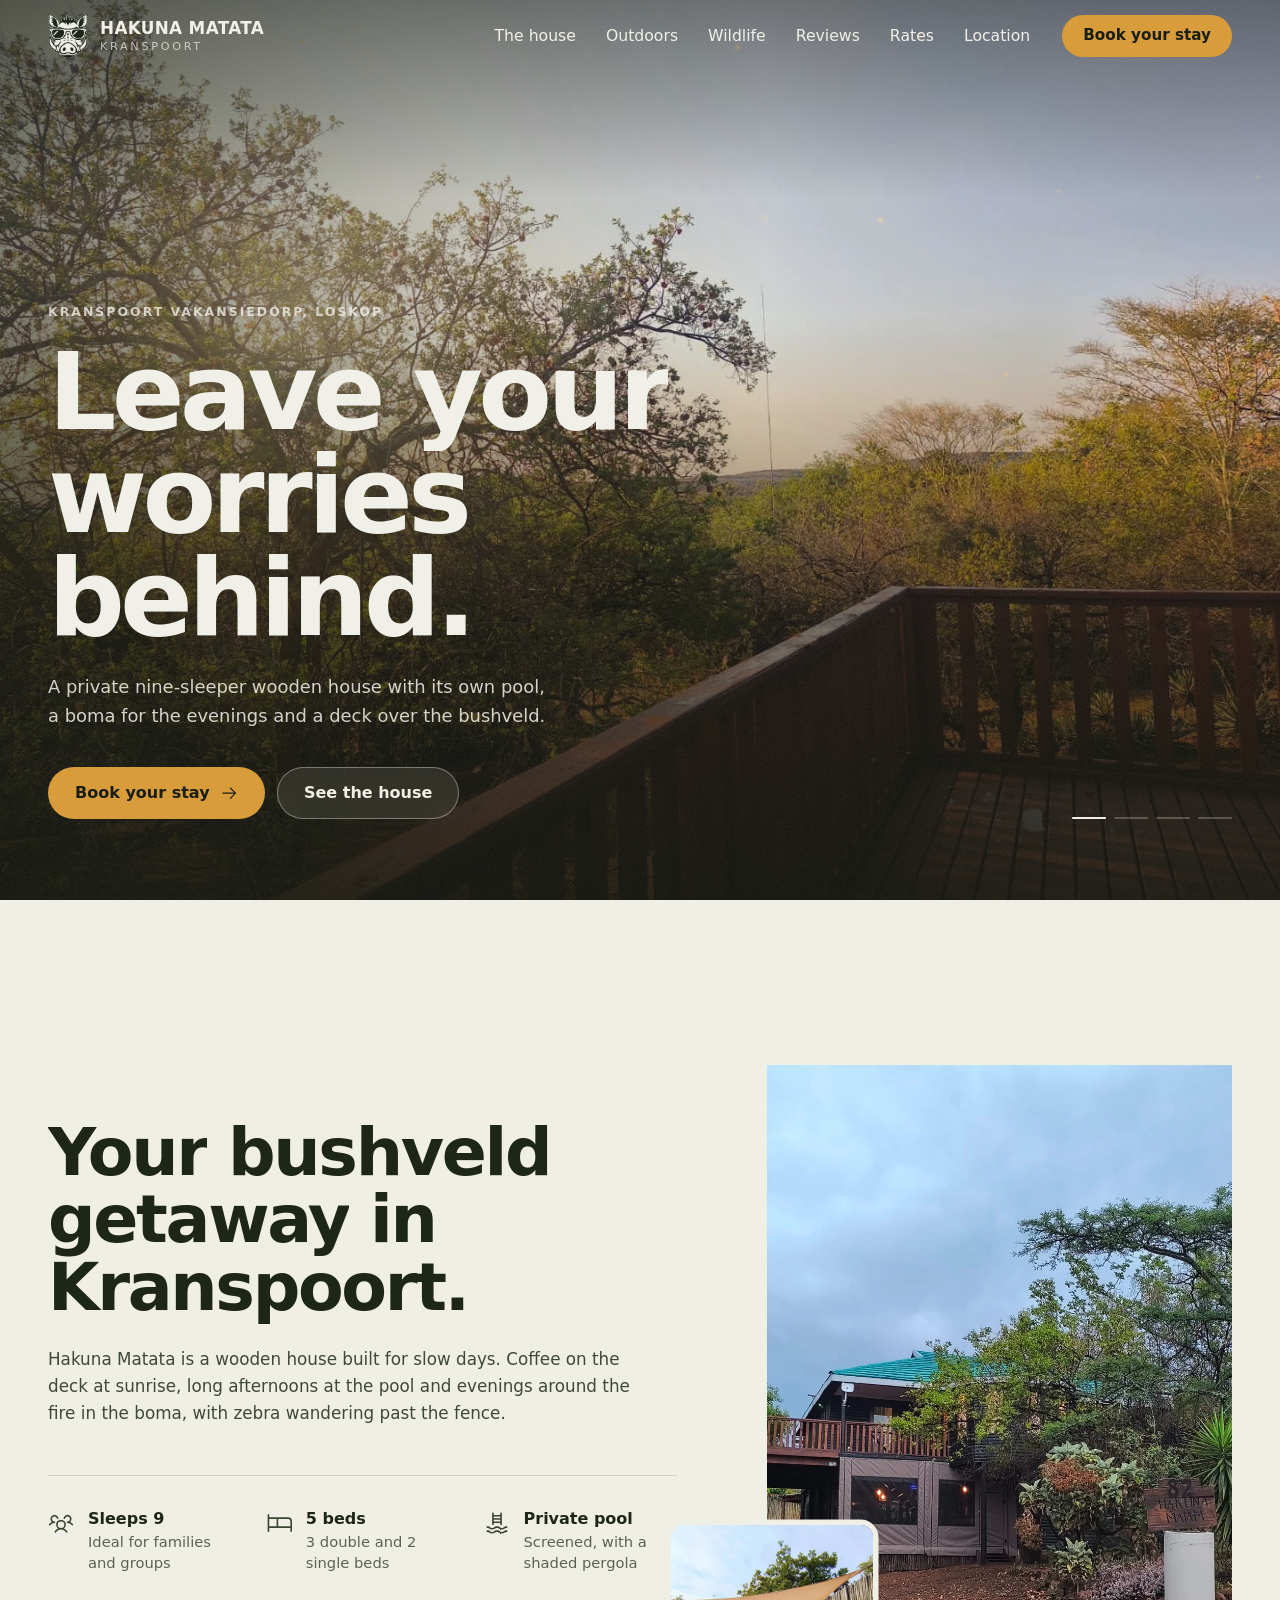
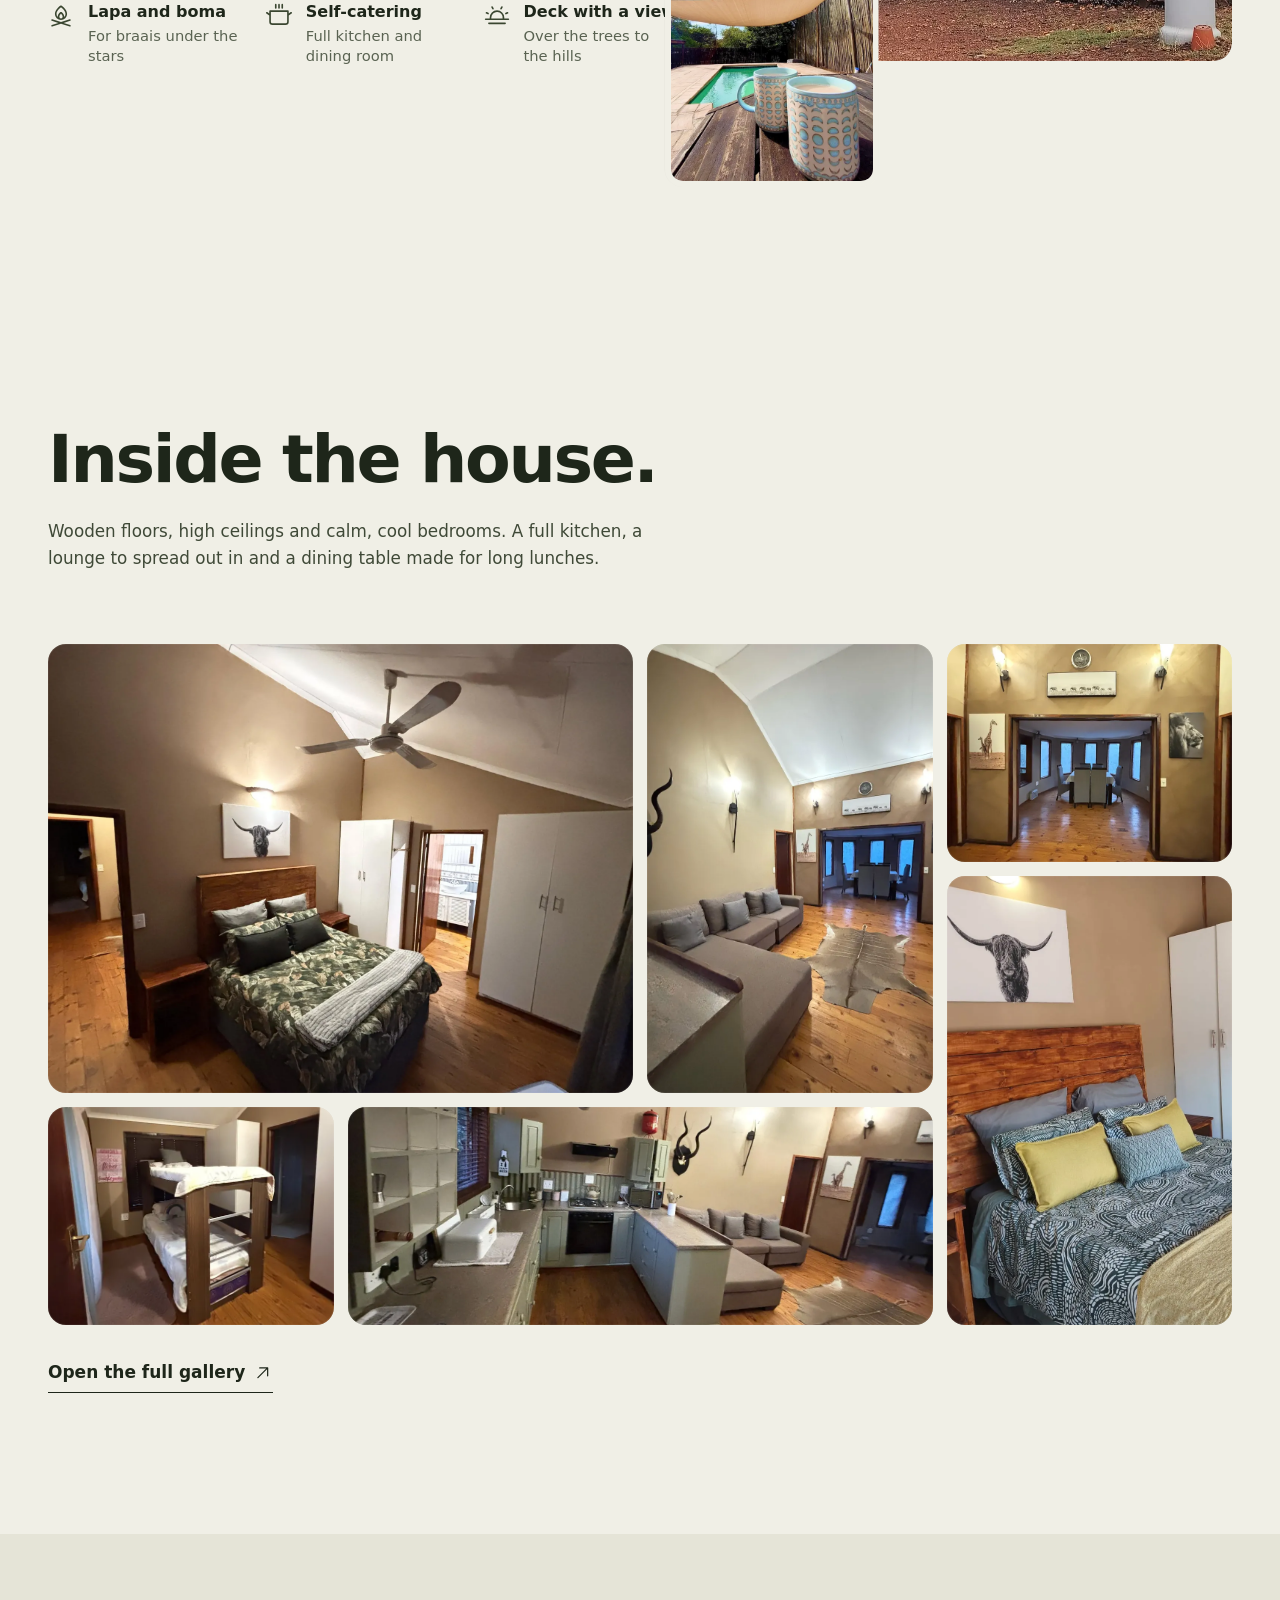
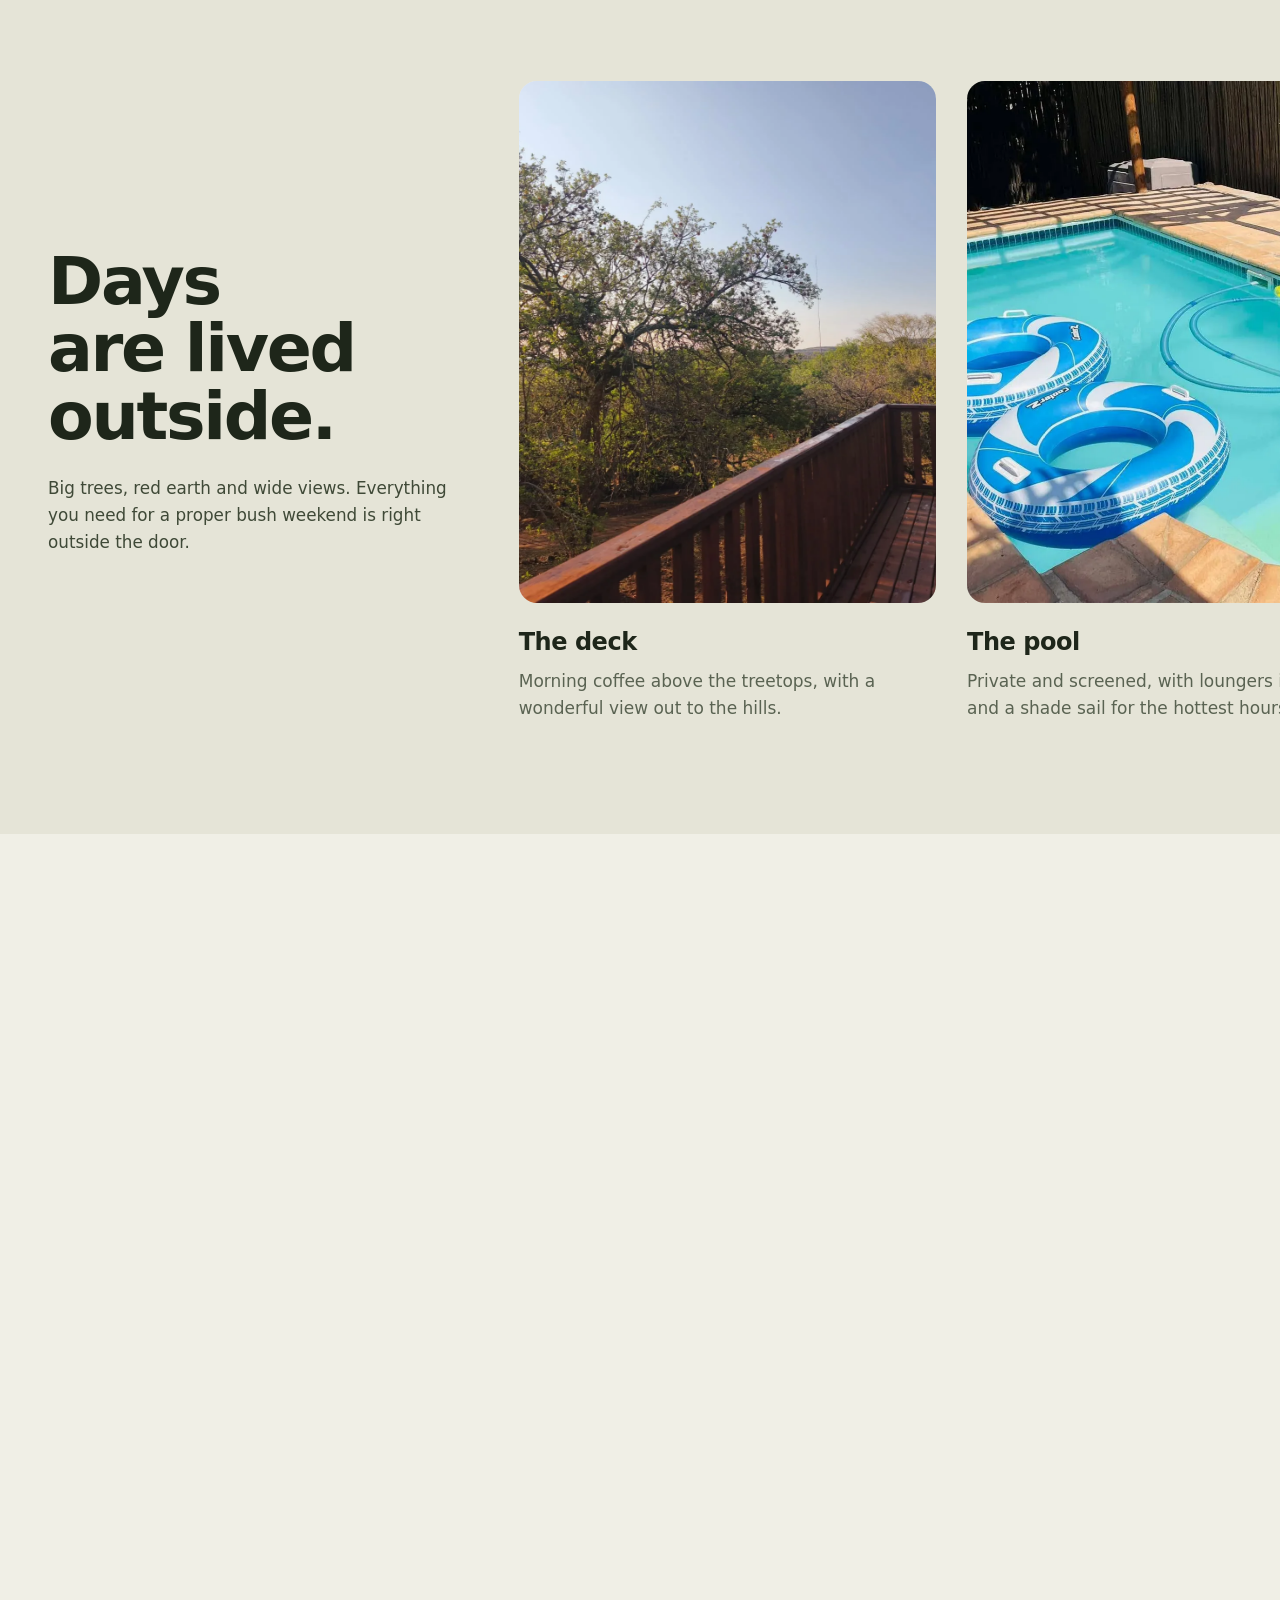
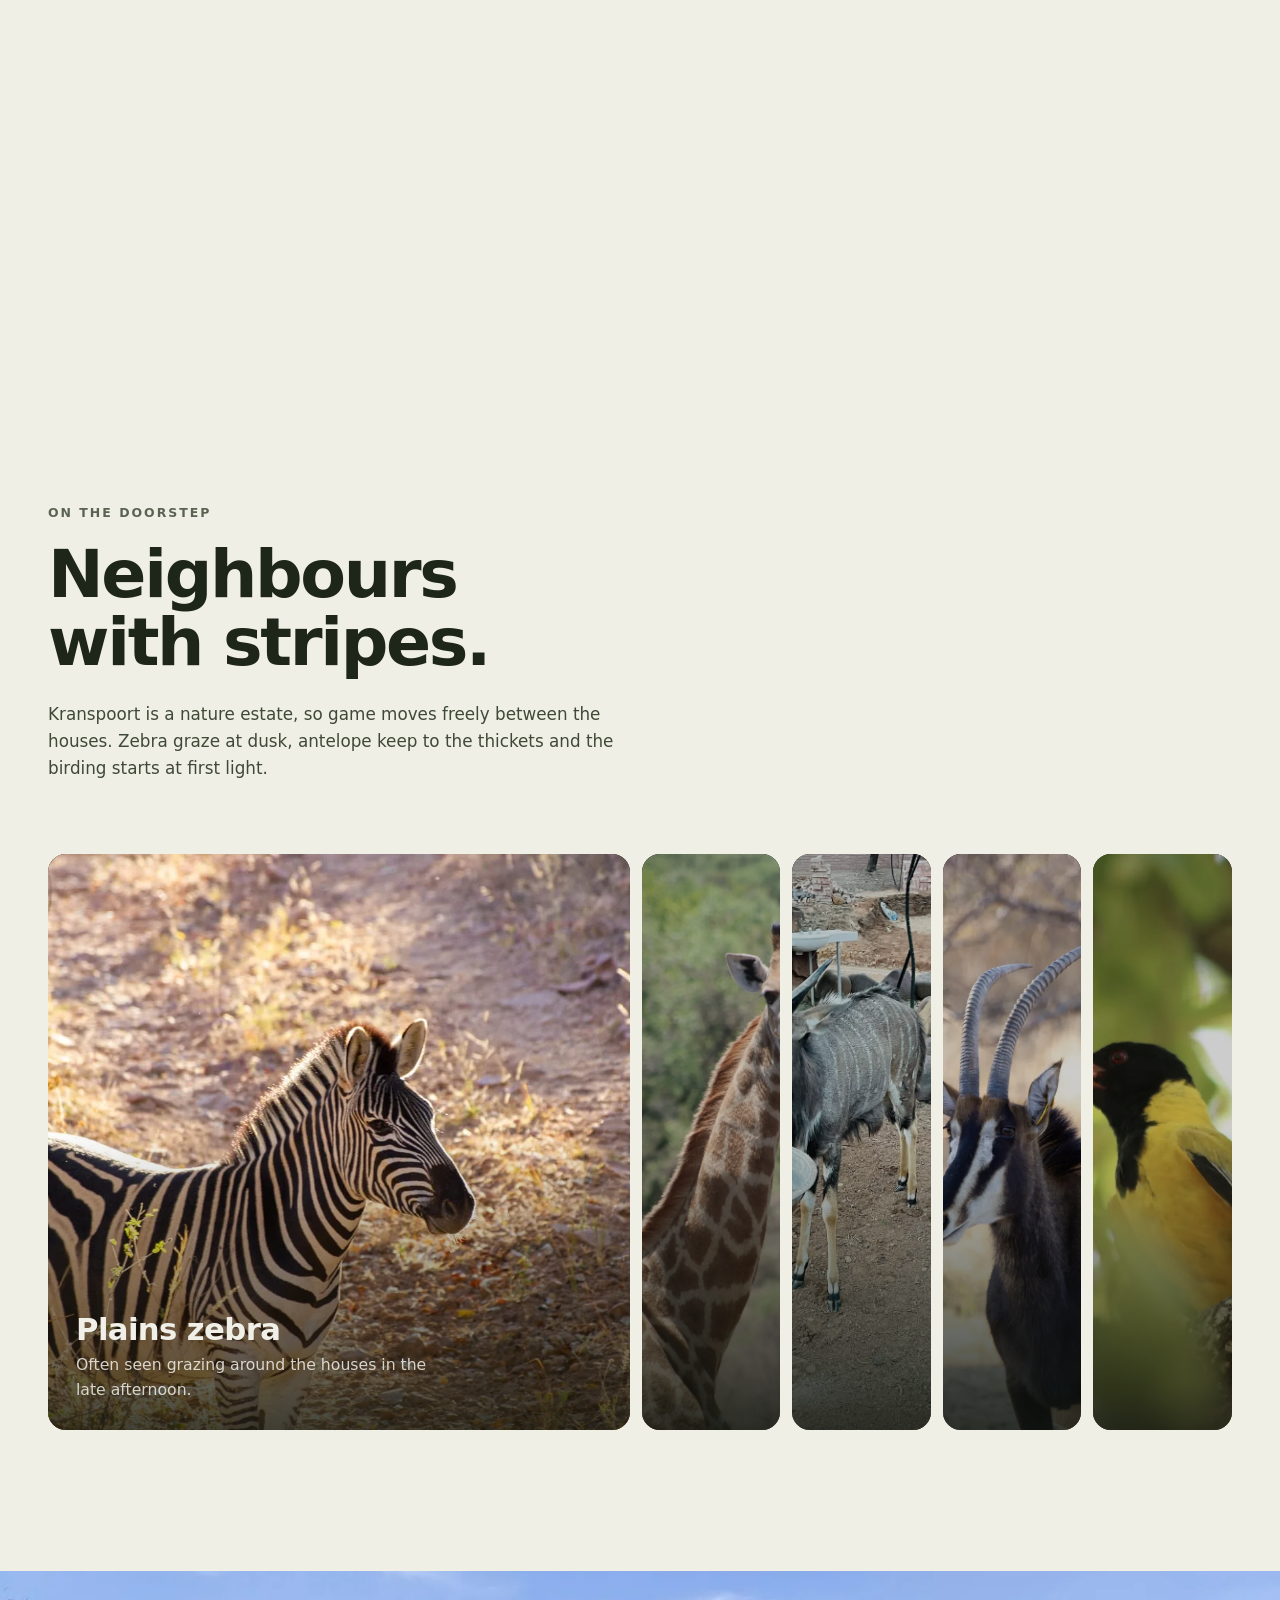
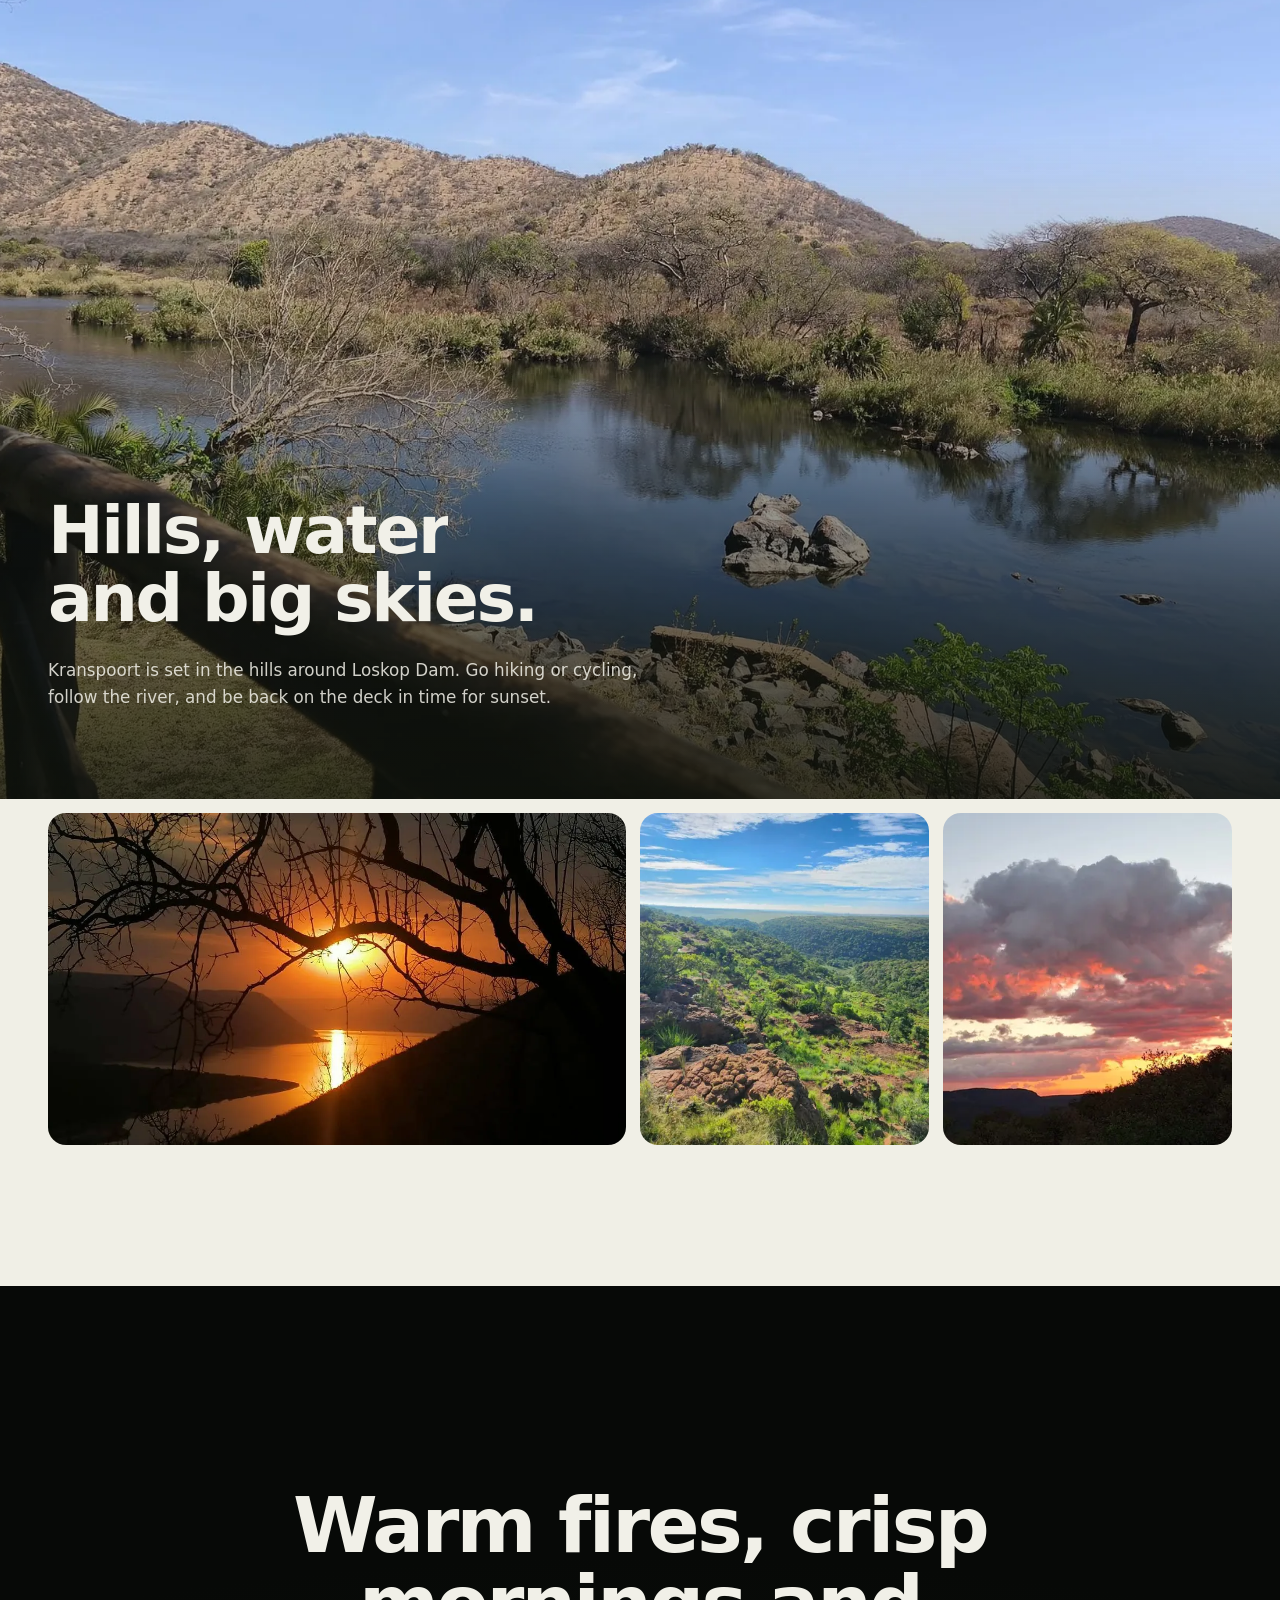
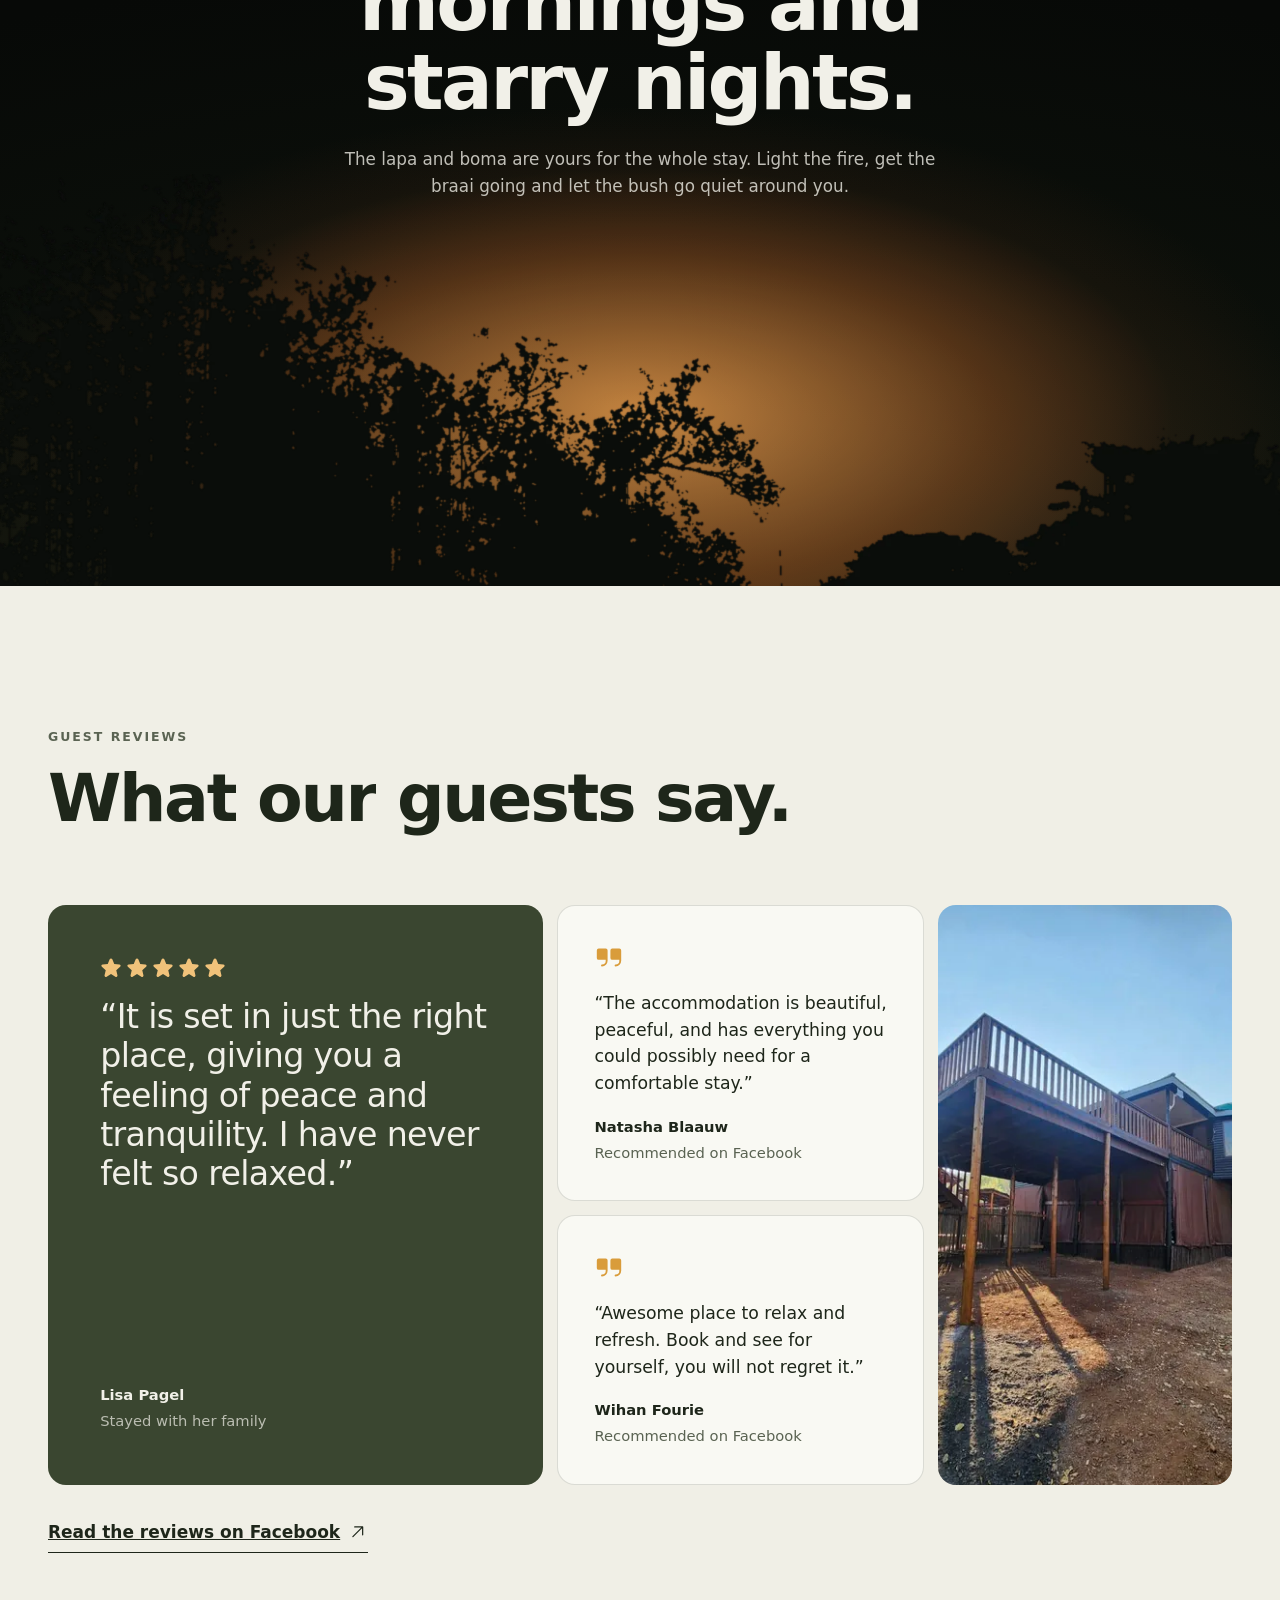
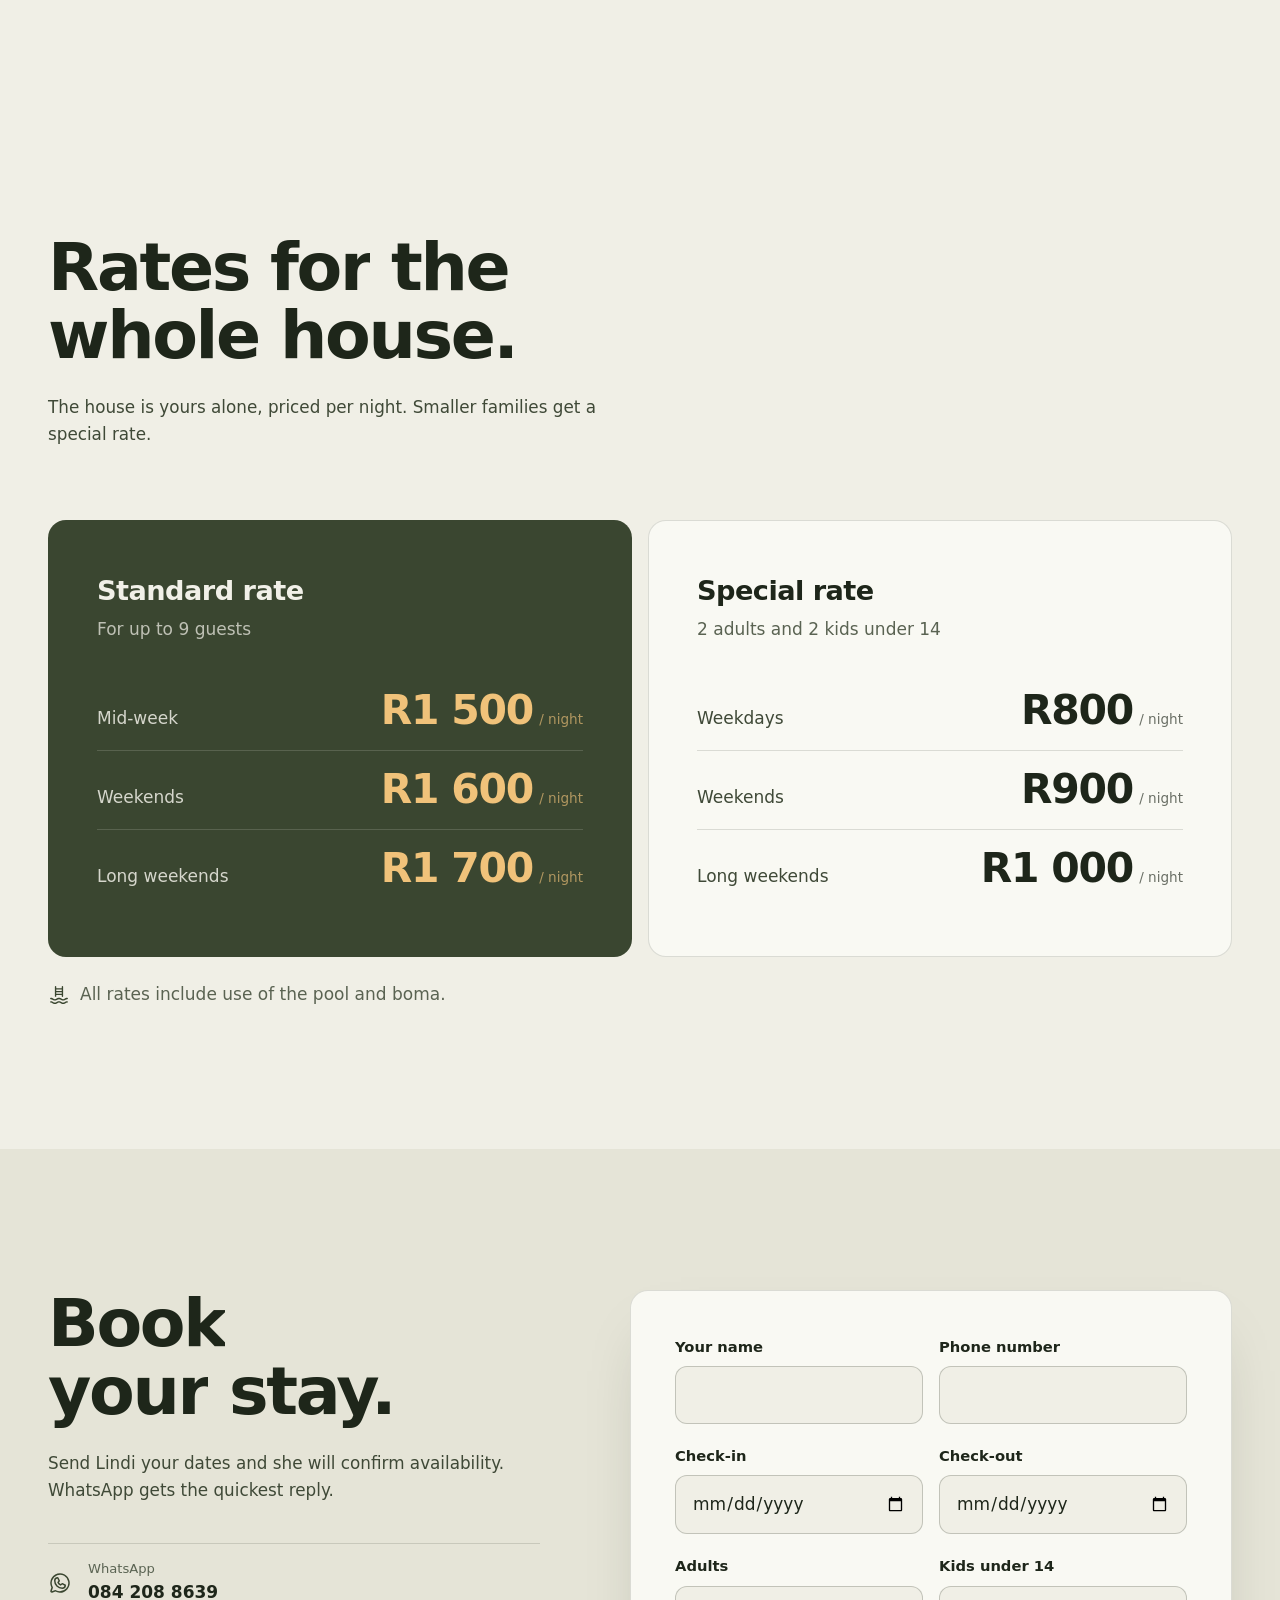
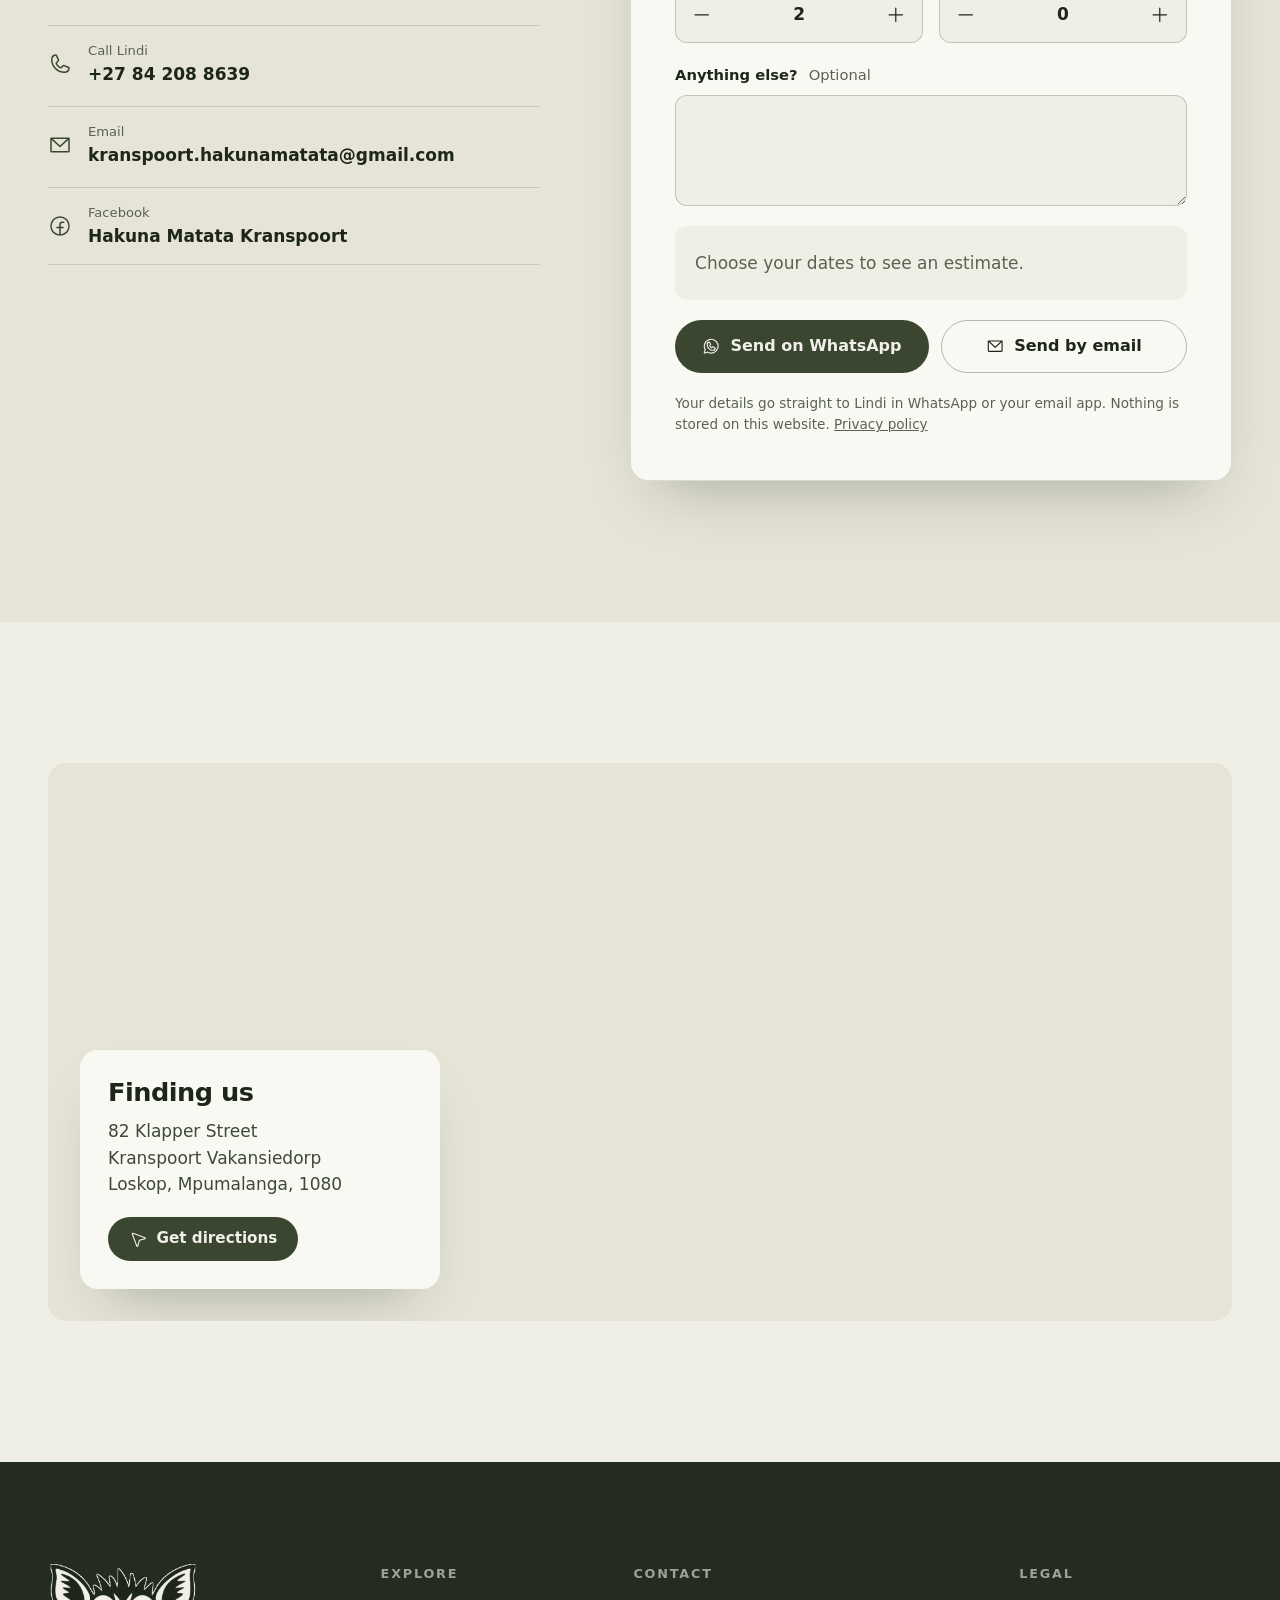
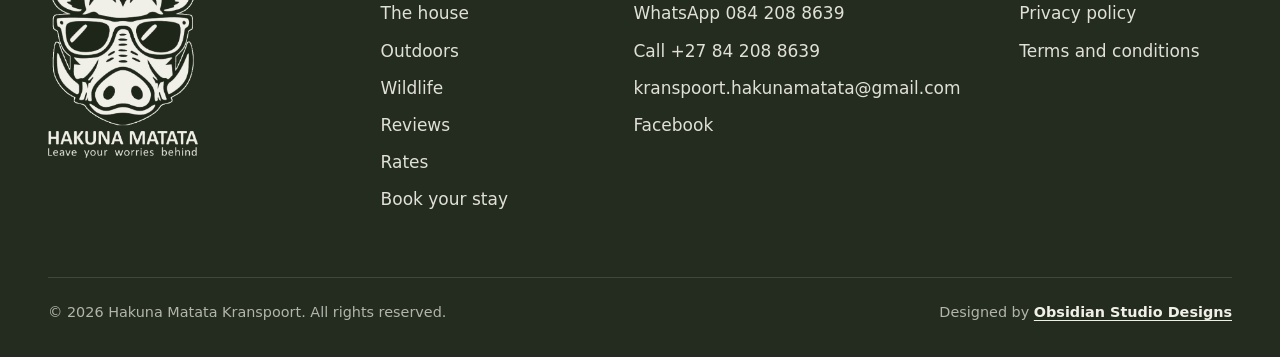
==== commit b9050657: "Add Facebook photos and guest reviews Mix the page's Facebook photos through the hero, gallery, outd" ====
--- a/index.html
+++ b/index.html
@@ -92,6 +92,7 @@
         <a href="#house">The house</a>
         <a href="#outdoors">Outdoors</a>
         <a href="#wildlife">Wildlife</a>
+        <a href="#reviews">Reviews</a>
         <a href="#rates">Rates</a>
         <a href="#location">Location</a>
       </nav>
@@ -107,6 +108,7 @@
       <a href="#house">The house</a>
       <a href="#outdoors">Outdoors</a>
       <a href="#wildlife">Wildlife</a>
+      <a href="#reviews">Reviews</a>
       <a href="#rates">Rates</a>
       <a href="#location">Location</a>
       <a href="#book">Book your stay</a>
@@ -125,13 +127,17 @@
           <source media="(max-width: 760px)" srcset="assets/img/hero-deck-sm.webp">
           <img src="assets/img/hero-deck.webp" alt="The wooden deck at Hakuna Matata looking over the bushveld at golden hour" fetchpriority="high">
         </picture>
+        <picture class="hero__frame" data-frame data-fx="1.5%" data-fy="1%">
+          <source media="(max-width: 760px)" srcset="assets/img/hero-river-sm.webp">
+          <img src="assets/img/hero-river.webp" alt="A river winding between the hills near Kranspoort" loading="lazy">
+        </picture>
         <picture class="hero__frame" data-frame data-fx="2%" data-fy="-1%">
           <source media="(max-width: 760px)" srcset="assets/img/hero-zebra-sm.webp">
           <img src="assets/img/hero-zebra.webp" alt="A zebra in the late afternoon light in Kranspoort" loading="lazy">
         </picture>
         <picture class="hero__frame" data-frame data-fx="-1.5%" data-fy="-1%">
           <source media="(max-width: 760px)" srcset="assets/img/hero-pool-sm.webp">
-          <img src="assets/img/hero-pool.webp" alt="The private pool under the pergola" loading="lazy">
+          <img src="assets/img/hero-pool.webp" alt="The private pool with loungers and pool rings" loading="lazy">
         </picture>
       </div>
       <div class="hero__sun" aria-hidden="true"></div>
@@ -148,7 +154,7 @@
           <a class="btn btn--glass" href="#house">See the house</a>
         </div>
       </div>
-      <div class="hero__progress" aria-hidden="true" data-progress><i></i><i></i><i></i></div>
+      <div class="hero__progress" aria-hidden="true" data-progress><i></i><i></i><i></i><i></i></div>
     </section>
 
     <!-- INTRO -->
@@ -171,7 +177,7 @@
             <img src="assets/img/house-trees.webp" alt="The wooden house at Hakuna Matata among the trees" loading="lazy" width="1050" height="1400" data-parallax="-8">
           </figure>
           <figure class="intro__small" data-clip>
-            <img src="assets/img/bird-feeder-sm.webp" alt="A wooden bird feeder on the deck railing" loading="lazy" width="800" height="600" data-parallax="6">
+            <img src="assets/img/coffee-pool-sm.webp" alt="Two coffee mugs on the edge of the pool under the shade sail" loading="lazy" width="600" height="800" data-parallax="6">
           </figure>
         </div>
       </div>
@@ -185,12 +191,12 @@
           <p class="body-lg" data-reveal>Wooden floors, high ceilings and calm, cool bedrooms. A full kitchen, a lounge to spread out in and a dining table made for long lunches.</p>
         </div>
         <div class="bento" data-reveal-group>
-          <button class="bento__cell bento__a" type="button" data-open="0" aria-label="View the main bedroom"><img src="assets/img/bedroom-main.webp" alt="Main bedroom with a double bed and ceiling fan" loading="lazy"></button>
-          <button class="bento__cell bento__b" type="button" data-open="1" aria-label="View the lounge"><img src="assets/img/lounge.webp" alt="Lounge with a corner couch, cowhide rug and kudu horns" loading="lazy"></button>
-          <button class="bento__cell bento__c" type="button" data-open="2" aria-label="View the kitchen"><img src="assets/img/kitchen-sm.webp" alt="The kitchen with sage green cupboards and wooden floors" loading="lazy"></button>
-          <button class="bento__cell bento__d" type="button" data-open="3" aria-label="View a bedroom"><img src="assets/img/bedroom-two-sm.webp" alt="Double bedroom with yellow cushions and a timber headboard" loading="lazy"></button>
-          <button class="bento__cell bento__e" type="button" data-open="4" aria-label="View the dining room"><img src="assets/img/dining-sm.webp" alt="Dining table with grey high-back chairs" loading="lazy"></button>
-          <button class="bento__cell bento__f" type="button" data-open="5" aria-label="View the twin bedroom"><img src="assets/img/bedroom-twin.webp" alt="Bedroom with two beds and a bar fridge" loading="lazy"></button>
+          <button class="bento__cell bento__a" type="button" data-open="0" aria-label="View the main bedroom"><img src="assets/img/bedroom-main-2.webp" alt="Main bedroom with a double bed, ceiling fan and built-in cupboards" loading="lazy"></button>
+          <button class="bento__cell bento__b" type="button" data-open="1" aria-label="View the lounge"><img src="assets/img/lounge-tall.webp" alt="Lounge with a corner couch, cowhide rug and kudu horns" loading="lazy"></button>
+          <button class="bento__cell bento__c" type="button" data-open="2" aria-label="View the dining room"><img src="assets/img/dining-arch-sm.webp" alt="Dining table framed by an archway and bay windows" loading="lazy"></button>
+          <button class="bento__cell bento__d" type="button" data-open="3" aria-label="View a bedroom"><img src="assets/img/bedroom-two.webp" alt="Double bedroom with yellow cushions and a timber headboard" loading="lazy"></button>
+          <button class="bento__cell bento__e" type="button" data-open="4" aria-label="View the bunk room"><img src="assets/img/bunk-room-sm.webp" alt="Bedroom with a bunk bed under a ceiling fan" loading="lazy"></button>
+          <button class="bento__cell bento__f" type="button" data-open="5" aria-label="View the kitchen"><img src="assets/img/kitchen-lounge.webp" alt="Open-plan kitchen with sage green cupboards leading to the lounge" loading="lazy"></button>
         </div>
         <button class="link-btn" type="button" data-open="0">Open the full gallery <svg class="i"><use href="assets/icons.svg#i-arrow-up-right"/></svg></button>
       </div>
@@ -209,19 +215,29 @@
           <p>Morning coffee above the treetops, with a wonderful view out to the hills.</p>
         </article>
         <article class="panel">
-          <div class="panel__img"><img src="assets/img/pool.webp" alt="The private pool with loungers and a timber pergola" loading="lazy"></div>
+          <div class="panel__img"><img src="assets/img/pool-floats.webp" alt="The private pool with loungers and pool rings" loading="lazy"></div>
           <h3>The pool</h3>
-          <p>Private and screened, with loungers in the sun and a pergola for shade.</p>
+          <p>Private and screened, with loungers in the sun and a shade sail for the hottest hours.</p>
         </article>
         <article class="panel">
-          <div class="panel__img"><img src="assets/img/house-yard.webp" alt="The front of the house under large shady trees" loading="lazy"></div>
-          <h3>The grounds</h3>
-          <p>Shady trees and room for the kids to explore, right on the edge of the bush.</p>
+          <div class="panel__img"><img src="assets/img/lantern-path.webp" alt="A garden path lit by small lanterns at dusk" loading="lazy"></div>
+          <h3>Evenings</h3>
+          <p>Lanterns light the garden path once the sun goes down.</p>
         </article>
         <article class="panel">
-          <div class="panel__img"><img src="assets/img/estate-road-sm.webp" alt="A quiet paved road through the estate towards the hills" loading="lazy"></div>
-          <h3>The estate</h3>
-          <p>Quiet roads for an early walk or a slow drive to look for game.</p>
+          <div class="panel__img"><img src="assets/img/lapa.webp" alt="The covered lapa with wooden tables and roll-down canvas sides" loading="lazy"></div>
+          <h3>The lapa</h3>
+          <p>A covered space with long wooden tables, so the braai goes ahead whatever the weather.</p>
+        </article>
+        <article class="panel">
+          <div class="panel__img"><img src="assets/img/deck-stairs-sm.webp" alt="Timber stairs leading up to the upper deck" loading="lazy"></div>
+          <h3>The upper deck</h3>
+          <p>Climb the stairs for the best view of the trees and the hills beyond.</p>
+        </article>
+        <article class="panel">
+          <div class="panel__img"><img src="assets/img/garden-pool.webp" alt="The garden with aloes, a paved area and the pool" loading="lazy"></div>
+          <h3>The garden</h3>
+          <p>Aloes, shady trees and room for the kids to explore, right on the edge of the bush.</p>
         </article>
       </div>
     </section>
@@ -240,18 +256,38 @@
             <span class="strip__label"><strong>Plains zebra</strong><span>Often seen grazing around the houses in the late afternoon.</span></span>
           </button>
           <button class="strip" type="button" aria-expanded="false">
+            <img src="assets/img/giraffe.webp" alt="A giraffe looking towards the camera between the trees" loading="lazy">
+            <span class="strip__label"><strong>Giraffe</strong><span>Tall neighbours browsing the treetops around Kranspoort.</span></span>
+          </button>
+          <button class="strip" type="button" aria-expanded="false">
+            <img src="assets/img/nyala-house.webp" alt="A male nyala standing beside the bird bath in the garden" loading="lazy">
+            <span class="strip__label"><strong>Nyala</strong><span>Some visitors come right up to the garden for a drink.</span></span>
+          </button>
+          <button class="strip" type="button" aria-expanded="false">
             <img src="assets/img/sable.webp" alt="A sable antelope with long curved horns" loading="lazy">
             <span class="strip__label"><strong>Sable antelope</strong><span>Shy and striking, with sweeping curved horns.</span></span>
           </button>
           <button class="strip" type="button" aria-expanded="false">
-            <img src="assets/img/nyala.webp" alt="A female nyala walking across red earth" loading="lazy">
-            <span class="strip__label"><strong>Nyala</strong><span>Look for the white stripes moving through the thickets.</span></span>
-          </button>
-          <button class="strip" type="button" aria-expanded="false">
-            <img src="assets/img/oriole.webp" alt="A black-headed oriole perched on aloe flowers" loading="lazy">
+            <img src="assets/img/oriole-2.webp" alt="A black-headed oriole calling from a branch" loading="lazy">
             <span class="strip__label"><strong>Birdlife</strong><span>Black-headed orioles in the aloes and plenty more on the feeder.</span></span>
           </button>
         </div>
+      </div>
+    </section>
+
+    <!-- AROUND KRANSPOORT -->
+    <section class="around" id="around" aria-labelledby="around-title">
+      <div class="around__hero" data-zoom>
+        <img class="around__bg" src="assets/img/river-view.webp" alt="A river running between rocky hills below a wooden railing" loading="lazy" data-zoom-img>
+        <div class="around__copy container">
+          <h2 id="around-title" class="h2" data-split>Hills, water and big skies.</h2>
+          <p class="body-lg" data-reveal>Kranspoort is set in the hills around Loskop Dam. Go hiking or cycling, follow the river, and be back on the deck in time for sunset.</p>
+        </div>
+      </div>
+      <div class="container around__row" data-reveal-group>
+        <figure class="around__fig around__fig--wide"><img src="assets/img/dam-sunset.webp" alt="The sun setting over Loskop Dam behind a bare tree" loading="lazy"></figure>
+        <figure class="around__fig"><img src="assets/img/valley-sm.webp" alt="A green valley seen from the hills under a blue sky" loading="lazy"></figure>
+        <figure class="around__fig"><img src="assets/img/sunset-clouds-sm.webp" alt="Pink and orange clouds over the hills at dusk" loading="lazy"></figure>
       </div>
     </section>
 
@@ -263,6 +299,39 @@
       <div class="nights__content container">
         <h2 id="nights-title" class="h2 nights__title" data-split>Warm fires, crisp mornings and starry nights.</h2>
         <p class="body-lg" data-reveal>The lapa and boma are yours for the whole stay. Light the fire, get the braai going and let the bush go quiet around you.</p>
+      </div>
+    </section>
+
+    <!-- REVIEWS -->
+    <section class="reviews section" id="reviews" aria-labelledby="reviews-title">
+      <div class="container">
+        <div class="stack-head">
+          <p class="eyebrow" data-reveal>Guest reviews</p>
+          <h2 id="reviews-title" class="h2" data-split>What our guests say.</h2>
+        </div>
+        <div class="reviews__grid" data-reveal-group>
+          <figure class="review review--feature">
+            <div class="review__stars" aria-label="5 out of 5 stars">
+              <svg class="i"><use href="assets/icons.svg#i-star-fill"/></svg><svg class="i"><use href="assets/icons.svg#i-star-fill"/></svg><svg class="i"><use href="assets/icons.svg#i-star-fill"/></svg><svg class="i"><use href="assets/icons.svg#i-star-fill"/></svg><svg class="i"><use href="assets/icons.svg#i-star-fill"/></svg>
+            </div>
+            <blockquote>&ldquo;It is set in just the right place, giving you a feeling of peace and tranquility. I have never felt so relaxed.&rdquo;</blockquote>
+            <figcaption><strong>Lisa Pagel</strong><span>Stayed with her family</span></figcaption>
+          </figure>
+          <figure class="review">
+            <svg class="i review__mark" aria-hidden="true"><use href="assets/icons.svg#i-quotes-fill"/></svg>
+            <blockquote>&ldquo;The accommodation is beautiful, peaceful, and has everything you could possibly need for a comfortable stay.&rdquo;</blockquote>
+            <figcaption><strong>Natasha Blaauw</strong><span>Recommended on Facebook</span></figcaption>
+          </figure>
+          <figure class="review">
+            <svg class="i review__mark" aria-hidden="true"><use href="assets/icons.svg#i-quotes-fill"/></svg>
+            <blockquote>&ldquo;Awesome place to relax and refresh. Book and see for yourself, you will not regret it.&rdquo;</blockquote>
+            <figcaption><strong>Wihan Fourie</strong><span>Recommended on Facebook</span></figcaption>
+          </figure>
+          <figure class="review review--photo" aria-hidden="true">
+            <img src="assets/img/house-deck-sm.webp" alt="" loading="lazy">
+          </figure>
+        </div>
+        <a class="link-btn" href="https://www.facebook.com/profile.php?id=61571127717266&amp;sk=reviews" target="_blank" rel="noopener">Read the reviews on Facebook <svg class="i"><use href="assets/icons.svg#i-arrow-up-right"/></svg></a>
       </div>
     </section>
 
@@ -402,6 +471,7 @@
         <a href="#house">The house</a>
         <a href="#outdoors">Outdoors</a>
         <a href="#wildlife">Wildlife</a>
+        <a href="#reviews">Reviews</a>
         <a href="#rates">Rates</a>
         <a href="#book">Book your stay</a>
       </div>
--- a/assets/css/styles.css
+++ b/assets/css/styles.css
@@ -314,8 +314,8 @@
 .intro__tall { border-radius: var(--radius); overflow: hidden; aspect-ratio: 3 / 4; box-shadow: var(--shadow); }
 .intro__tall img, .intro__small img { width: 100%; height: 115%; object-fit: cover; margin-top: -7%; }
 .intro__small {
-  position: absolute; left: -22%; bottom: 0; width: 58%;
-  aspect-ratio: 4 / 3; border-radius: var(--radius); overflow: hidden;
+  position: absolute; left: -22%; bottom: -6%; width: 46%;
+  aspect-ratio: 4 / 5; border-radius: var(--radius); overflow: hidden;
   border: 6px solid var(--bg); box-shadow: var(--shadow);
 }
 @media (prefers-color-scheme: dark) { .facts .i { color: var(--amber); } }
@@ -345,6 +345,8 @@
 .bento__d { grid-area: d; } .bento__e { grid-area: e; } .bento__f { grid-area: f; }
 .bento__b img { object-position: 30% 50%; }
 .bento__d img { object-position: 30% 75%; }
+.bento__e img { object-position: 50% 70%; }
+.bento__f img { object-position: 50% 60%; }
 @media (max-width: 760px) {
   .bento {
     grid-template-columns: 1fr 1fr;
@@ -396,8 +398,9 @@
 .strip img { position: absolute; inset: 0; width: 100%; height: 100%; object-fit: cover; transition: transform 1.4s var(--ease), filter .9s var(--ease); filter: saturate(.75) brightness(.8); }
 .strip.is-open img { filter: none; transform: scale(1.02); }
 .strip:nth-child(1) img { object-position: 40% 50%; }
-.strip:nth-child(2) img { object-position: 50% 30%; }
-.strip:nth-child(3) img { object-position: 35% 50%; }
+.strip:nth-child(2) img { object-position: 50% 25%; }
+.strip:nth-child(3) img { object-position: 50% 45%; }
+.strip:nth-child(4) img { object-position: 50% 30%; }
 .strip::after { content: ""; position: absolute; inset: 0; background: linear-gradient(to top, rgb(14 18 11 / .78), rgb(14 18 11 / 0) 52%); pointer-events: none; }
 .strip__label {
   position: absolute; left: 0; right: 0; bottom: 0; z-index: 1;
@@ -409,9 +412,64 @@
 .strip__label strong { font-family: var(--font-display); font-weight: 600; font-size: clamp(1.5rem, 2.4vw, 2.1rem); letter-spacing: -.02em; line-height: 1.05; }
 .strip__label > span { max-width: 36ch; color: rgb(241 240 232 / .85); font-size: .98rem; }
 @media (max-width: 760px) {
-  .strips { flex-direction: column; height: 720px; gap: 10px; }
+  .strips { flex-direction: column; height: 800px; gap: 10px; }
   .strip.is-open { flex-grow: 3.4; }
   .strip__label { padding: 20px; }
+}
+
+/* AROUND KRANSPOORT */
+.around { padding-bottom: clamp(80px, 11vw, 150px); }
+.around__hero {
+  position: relative; isolation: isolate; overflow: hidden;
+  min-height: min(92dvh, 860px); display: flex; align-items: flex-end;
+  color: var(--bone);
+}
+.around__bg { position: absolute; inset: 0; z-index: -2; width: 100%; height: 100%; object-fit: cover; object-position: 50% 55%; will-change: transform; }
+.around__hero::after { content: ""; position: absolute; inset: 0; z-index: -1; background: linear-gradient(to top, rgb(14 18 11 / .82), rgb(14 18 11 / .2) 55%, rgb(14 18 11 / 0) 80%); }
+.around__copy { padding-block: 120px clamp(48px, 7vw, 88px); }
+.around__copy .h2 { max-width: 13ch; }
+.around__copy .body-lg { color: rgb(241 240 232 / .86); }
+.around__row { display: grid; grid-template-columns: 2fr 1fr 1fr; gap: 14px; margin-top: 14px; }
+.around__fig { border-radius: var(--radius); overflow: hidden; height: clamp(220px, 26vw, 380px); }
+.around__fig img { width: 100%; height: 100%; object-fit: cover; transition: transform 1.2s var(--ease); }
+.around__fig:hover img { transform: scale(1.04); }
+.around__fig:nth-child(1) img { object-position: 50% 60%; }
+.around__fig:nth-child(2) img { object-position: 50% 85%; }
+.around__fig:nth-child(3) img { object-position: 50% 75%; }
+@media (max-width: 760px) {
+  .around__row { grid-template-columns: 1fr 1fr; gap: 10px; }
+  .around__fig--wide { grid-column: 1 / -1; }
+  .around__fig { height: 200px; }
+}
+
+/* REVIEWS */
+.reviews__grid {
+  display: grid; gap: 14px;
+  grid-template-columns: 1.35fr 1fr .8fr;
+  grid-template-areas: "f a p" "f b p";
+}
+.review { margin: 0; border-radius: var(--radius); padding: clamp(24px, 3vw, 36px); background: var(--surface); border: 1px solid var(--line); display: flex; flex-direction: column; gap: 18px; }
+.review:nth-child(2) { grid-area: a; }
+.review:nth-child(3) { grid-area: b; }
+.review blockquote { margin: 0; font-size: 1.08rem; line-height: 1.55; color: var(--ink); text-wrap: pretty; }
+.review figcaption { margin-top: auto; display: grid; gap: 2px; font-size: .92rem; }
+.review figcaption strong { font-weight: 600; }
+.review figcaption span { color: var(--muted); }
+.review__mark { width: 30px; height: 30px; color: var(--amber); }
+.review--feature { grid-area: f; background: var(--forest); color: var(--bone); border-color: transparent; justify-content: space-between; padding: clamp(28px, 4vw, 52px); }
+.review--feature blockquote { color: var(--bone); font-family: var(--font-display); font-weight: 500; font-size: clamp(1.6rem, 2.6vw, 2.3rem); line-height: 1.18; letter-spacing: -.02em; }
+.review--feature figcaption span { color: rgb(241 240 232 / .7); }
+.review__stars { display: flex; gap: 4px; color: var(--amber-soft); }
+.review__stars .i { width: 22px; height: 22px; }
+.review--photo { grid-area: p; padding: 0; overflow: hidden; border: 0; }
+.review--photo img { width: 100%; height: 100%; object-fit: cover; }
+@media (prefers-color-scheme: dark) { .review--feature { background: #2b3523; } }
+@media (max-width: 1023px) {
+  .reviews__grid { grid-template-columns: 1fr 1fr; grid-template-areas: "f f" "a b"; }
+  .review--photo { display: none; }
+}
+@media (max-width: 640px) {
+  .reviews__grid { grid-template-columns: 1fr; grid-template-areas: "f" "a" "b"; }
 }
 
 /* NIGHTS */
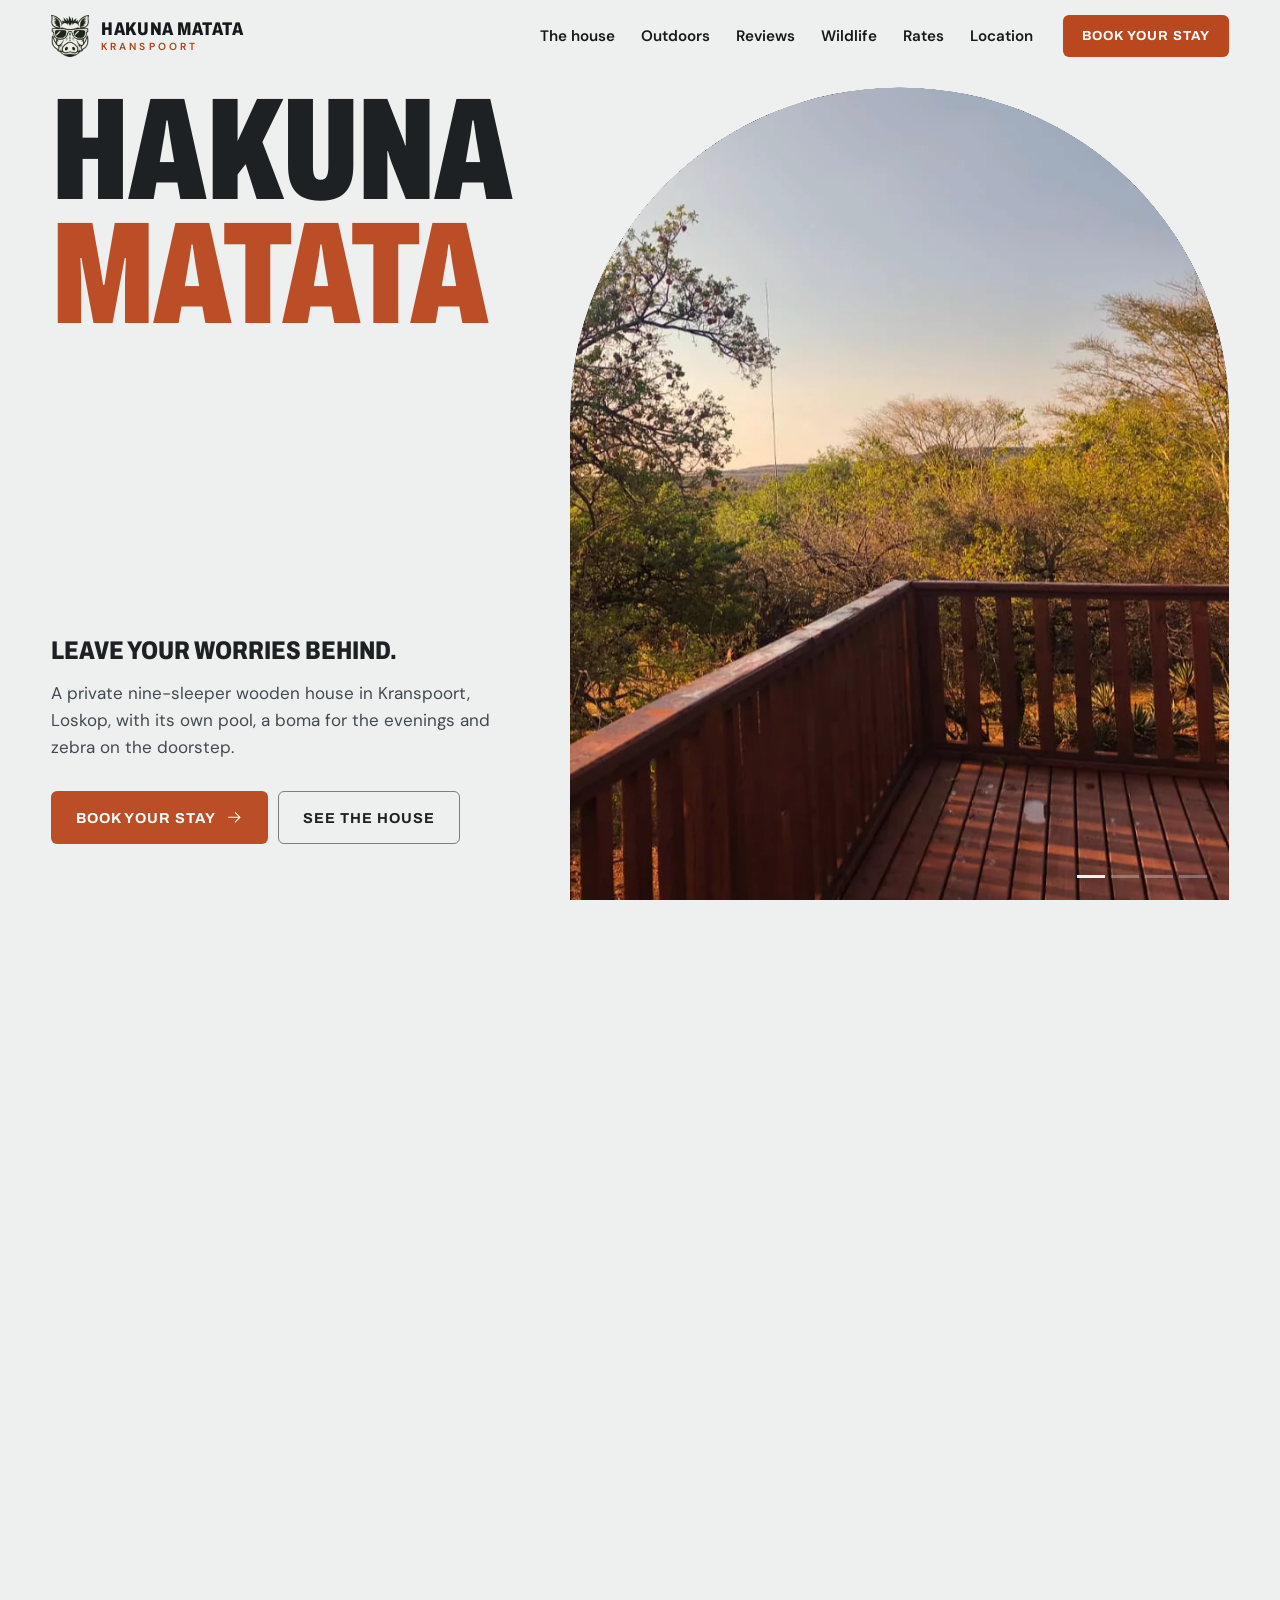
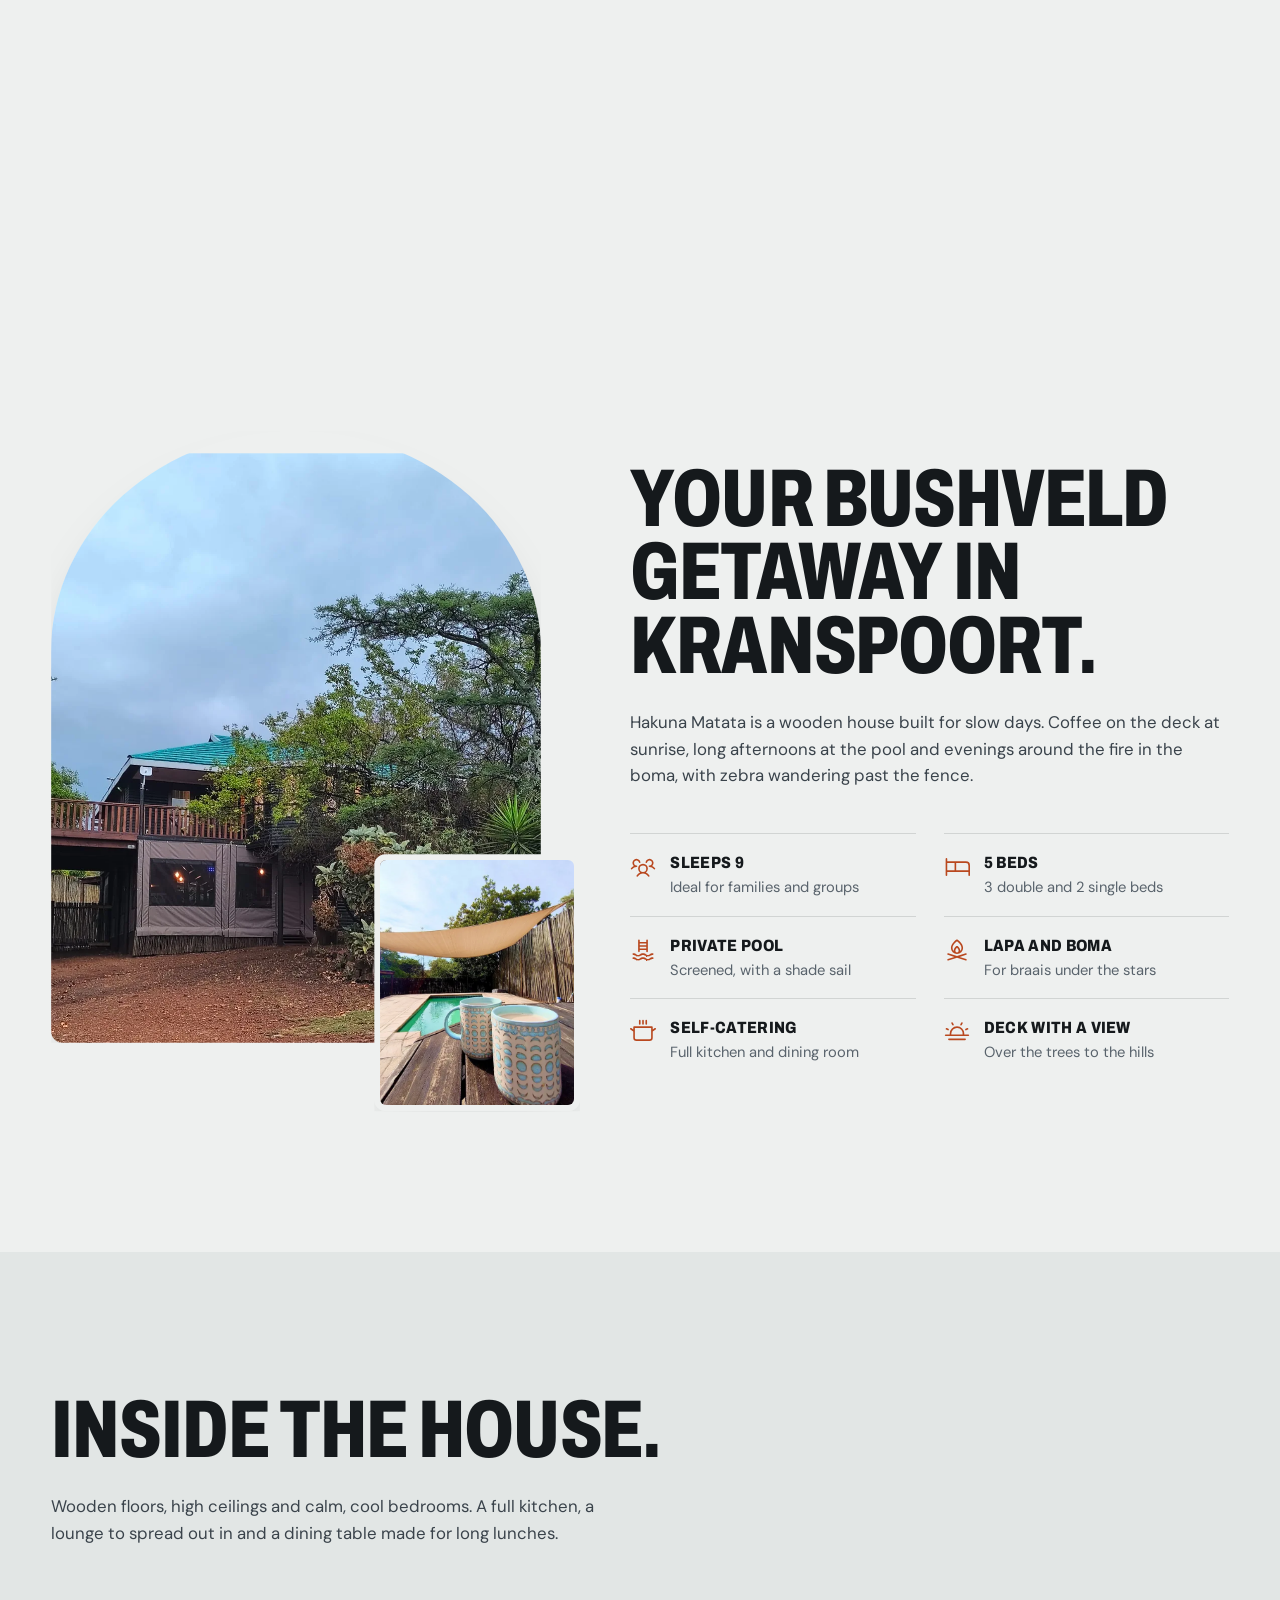
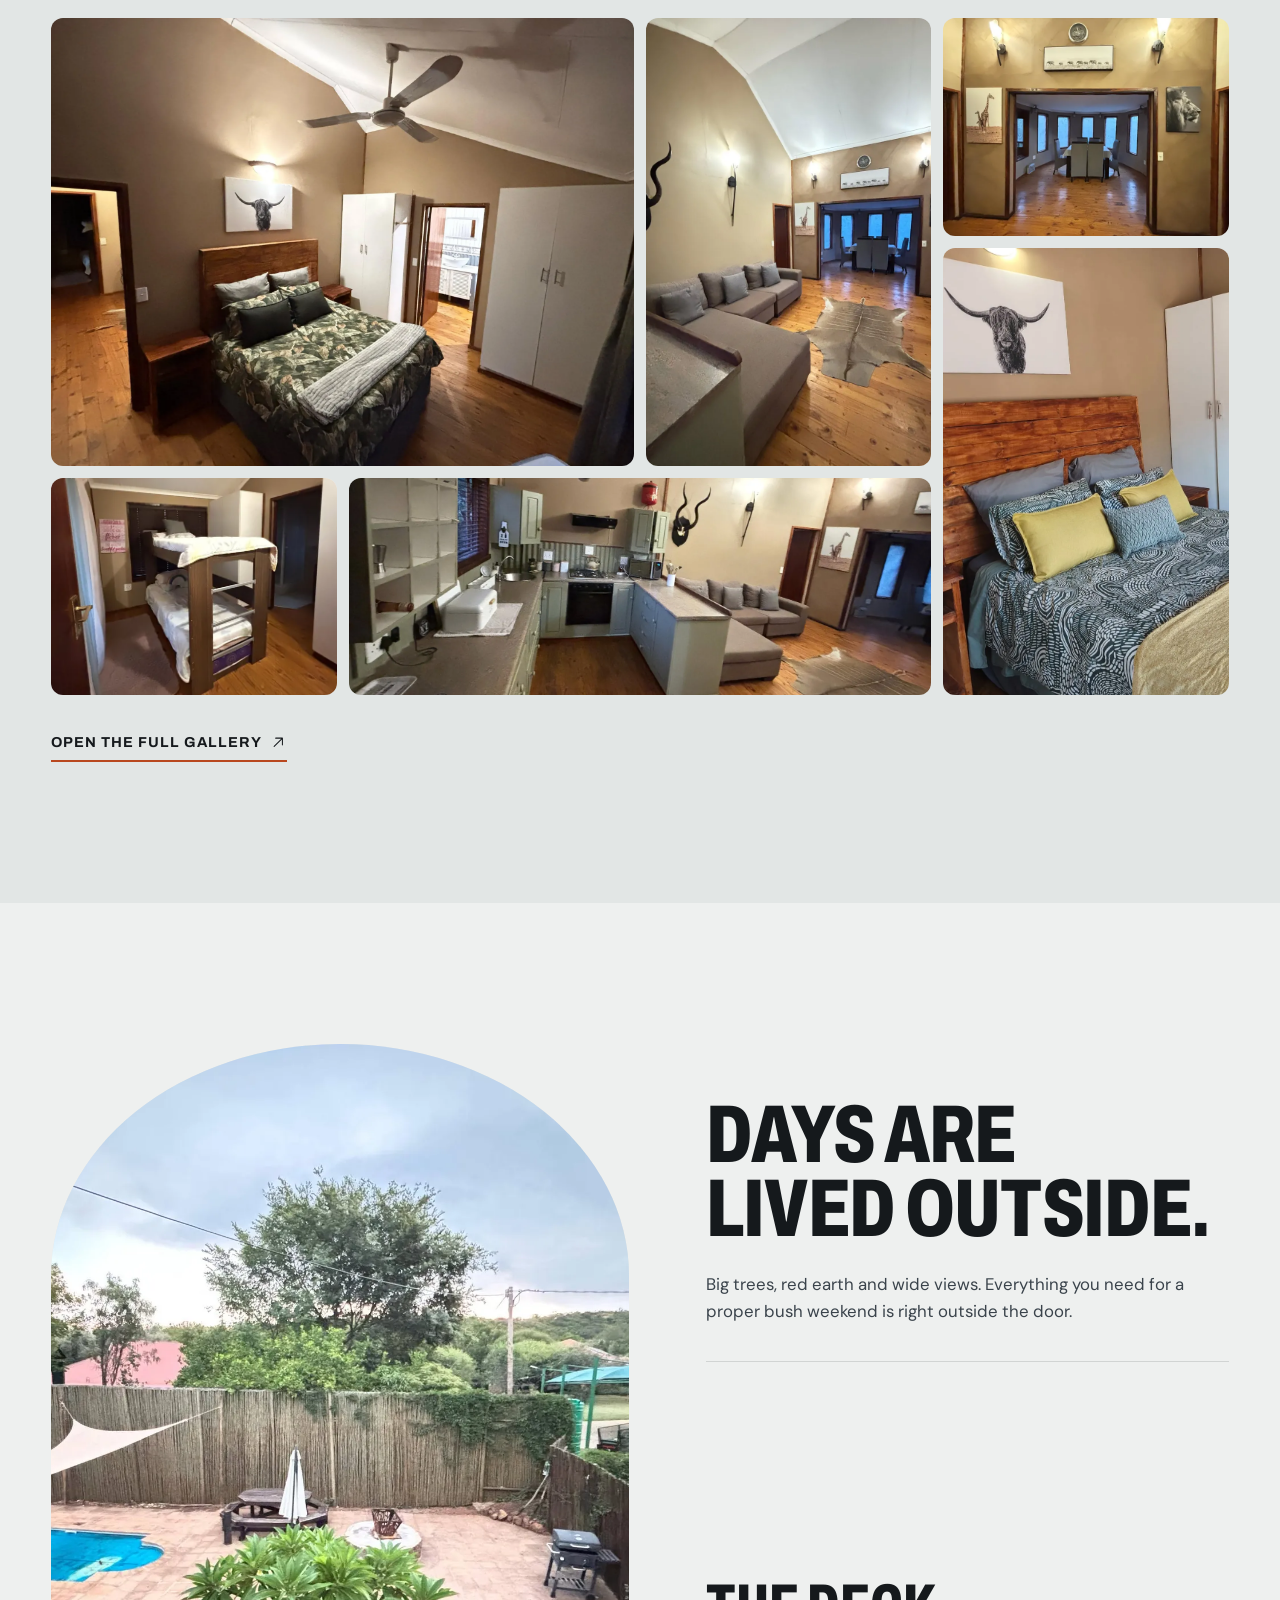
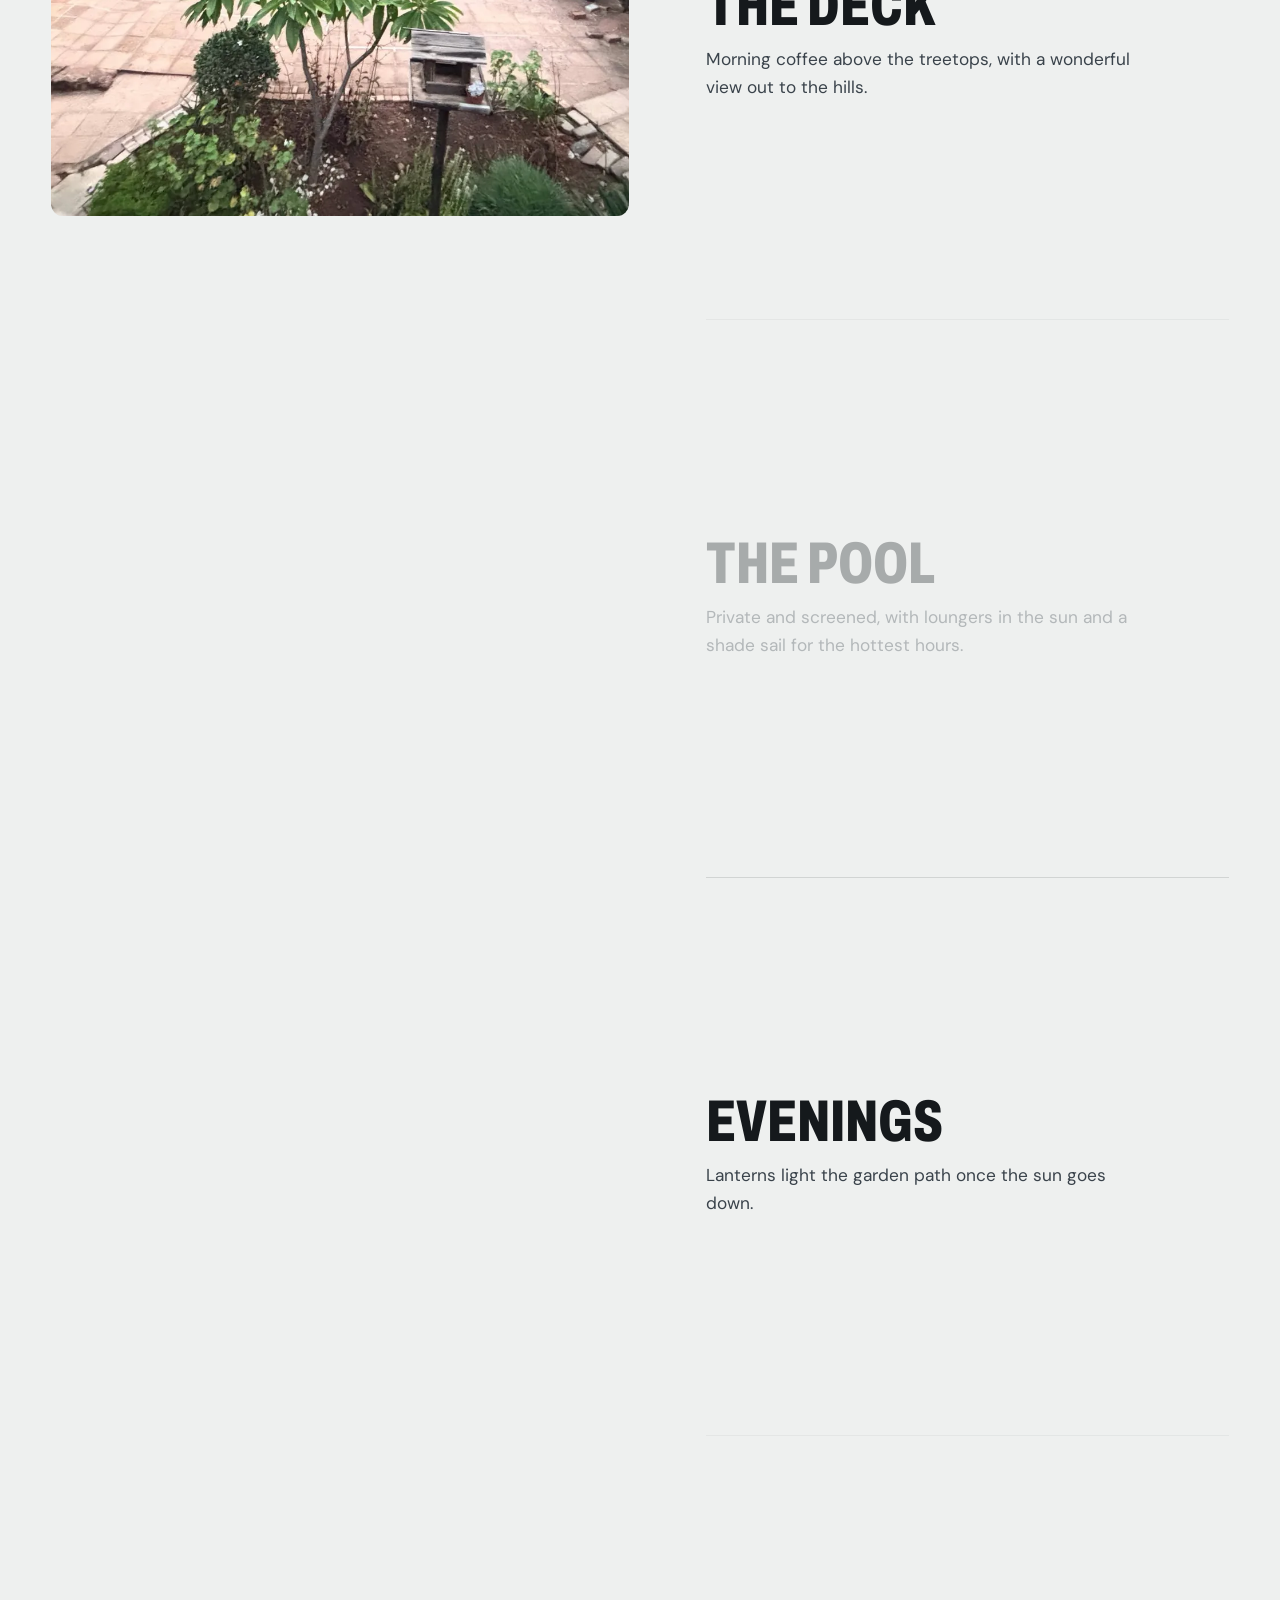
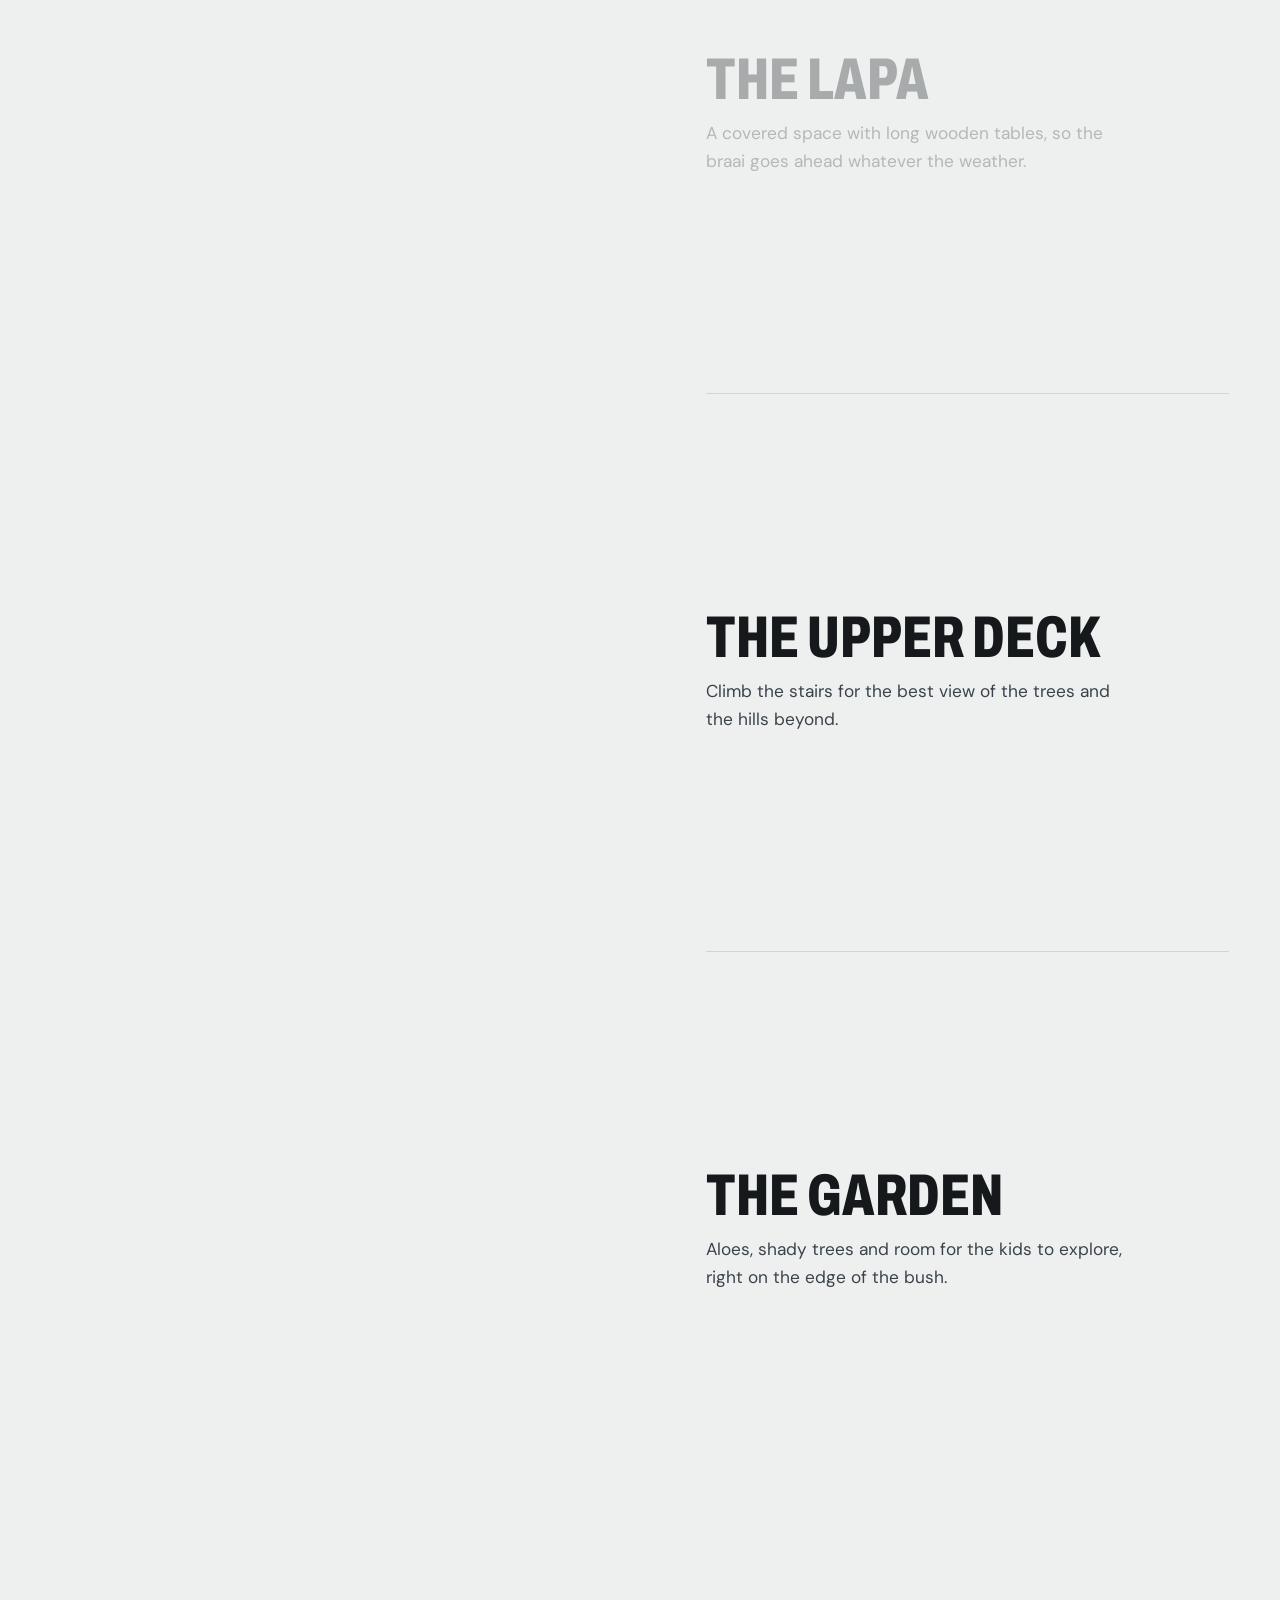
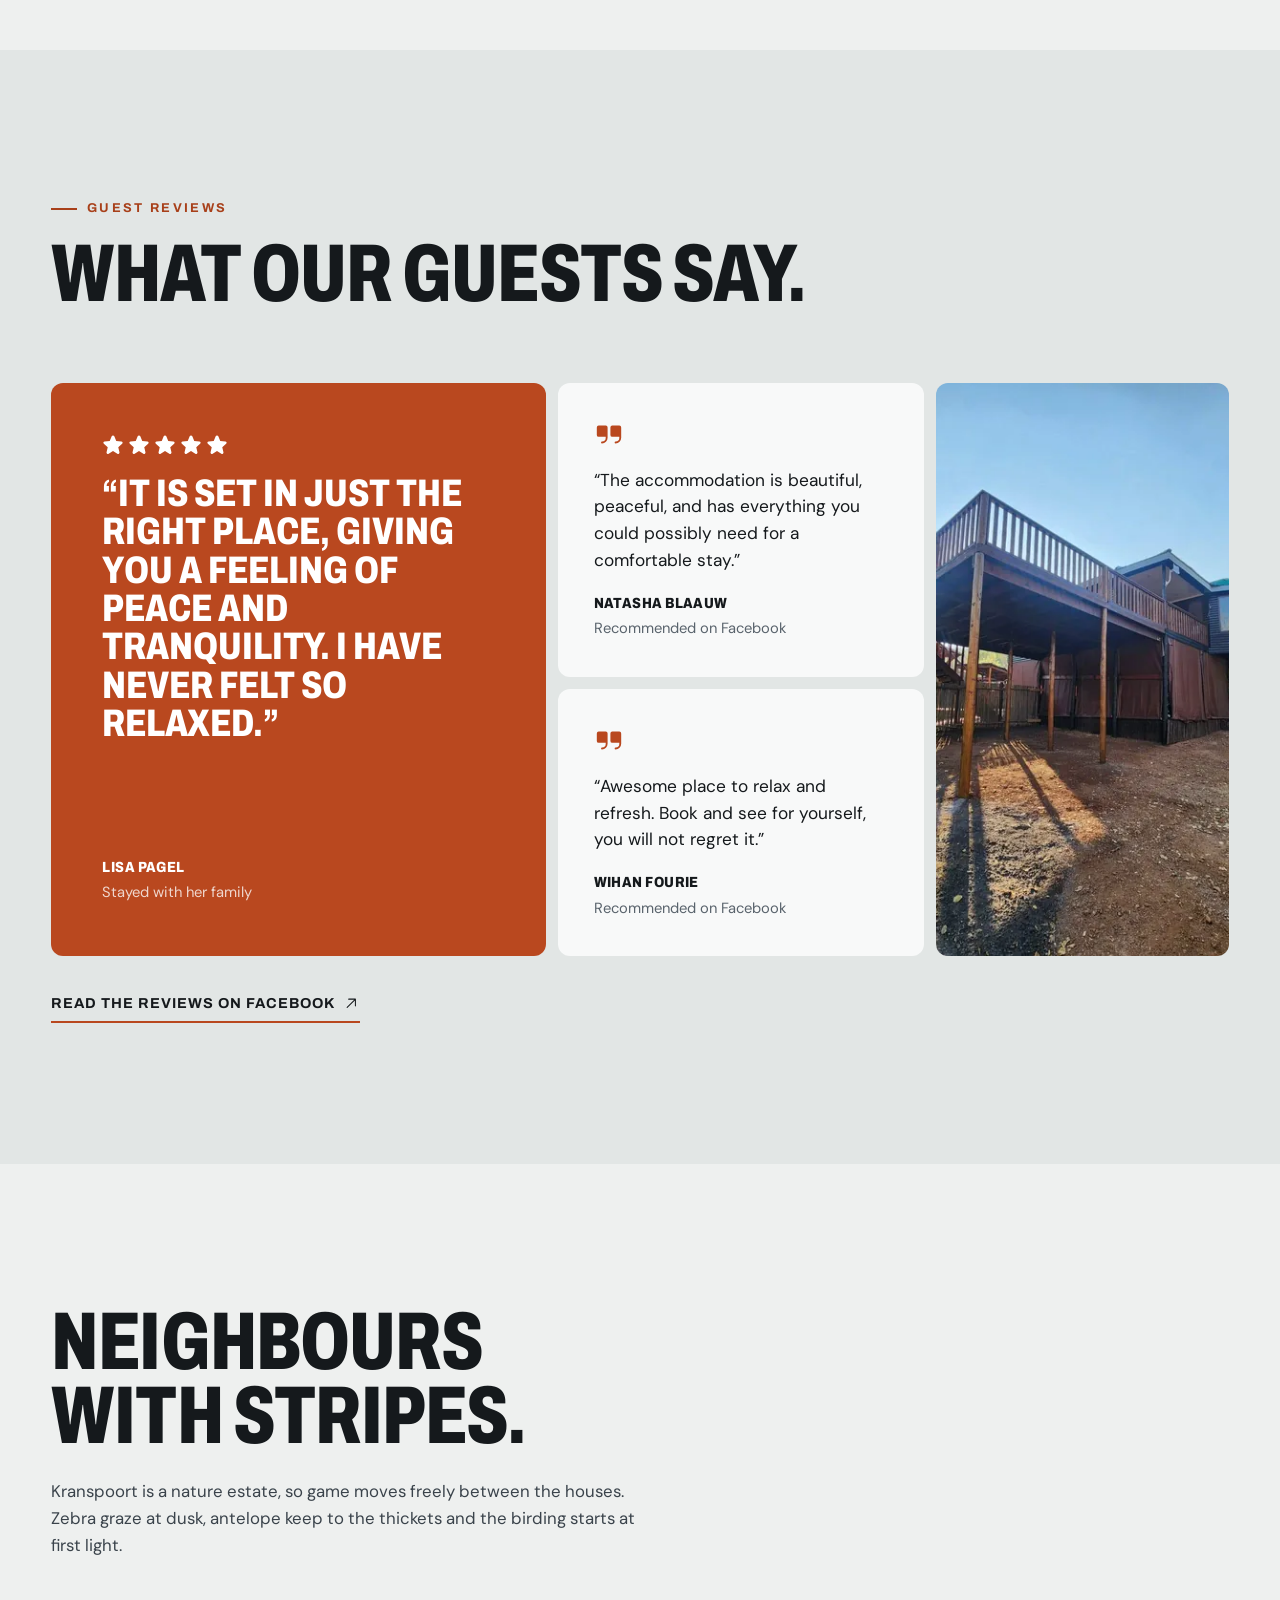
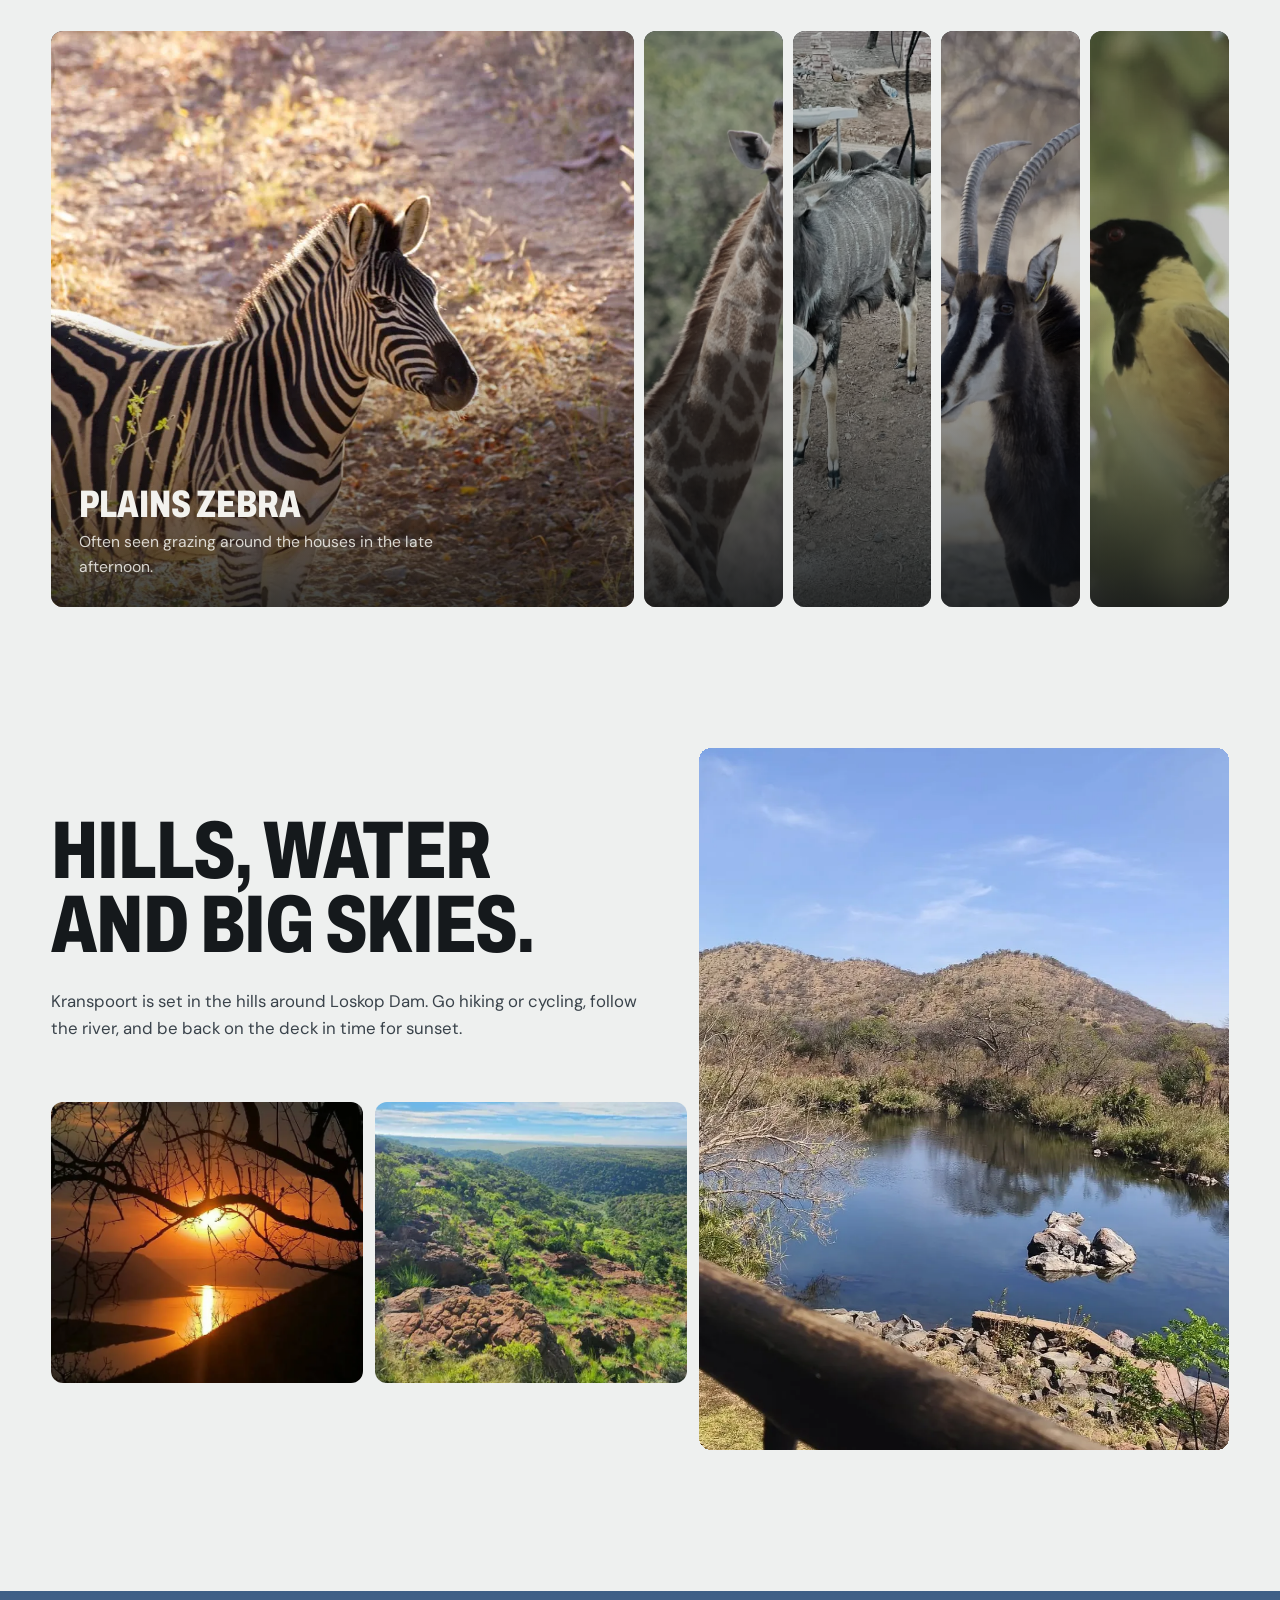
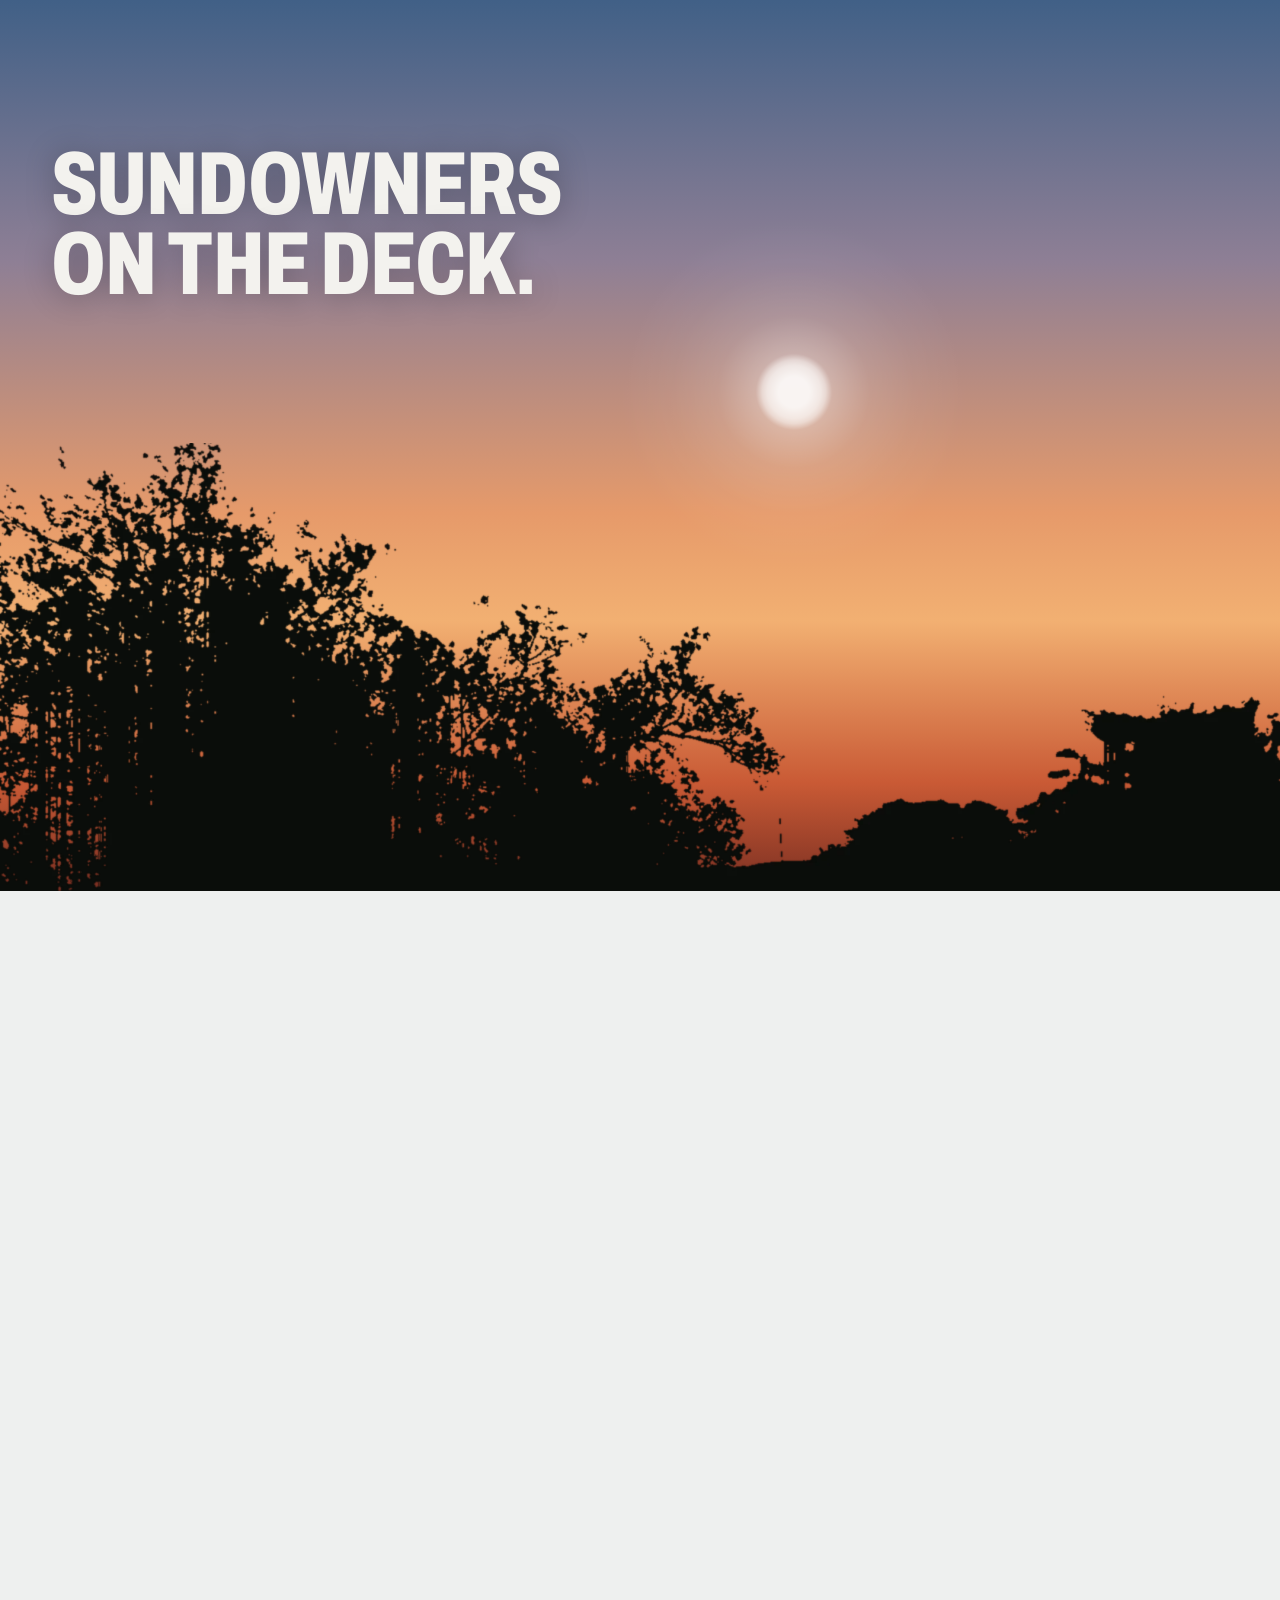
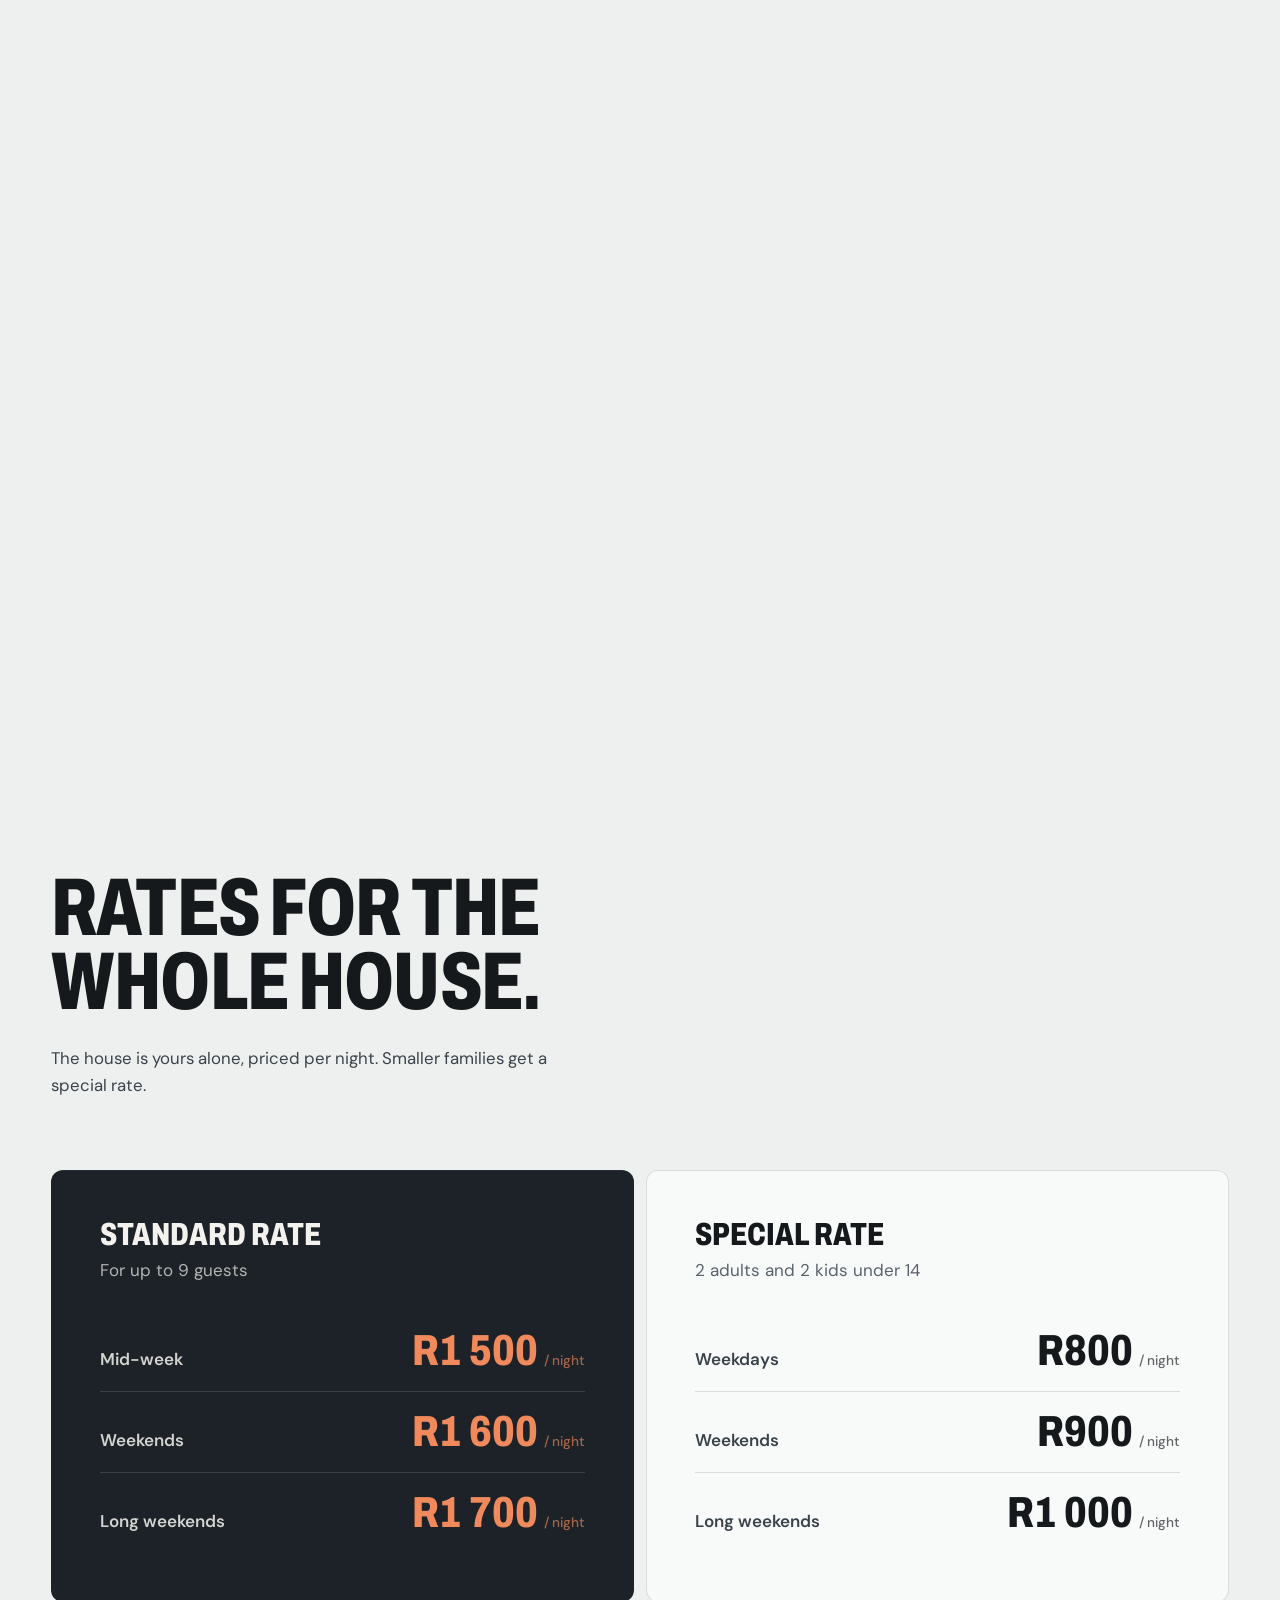
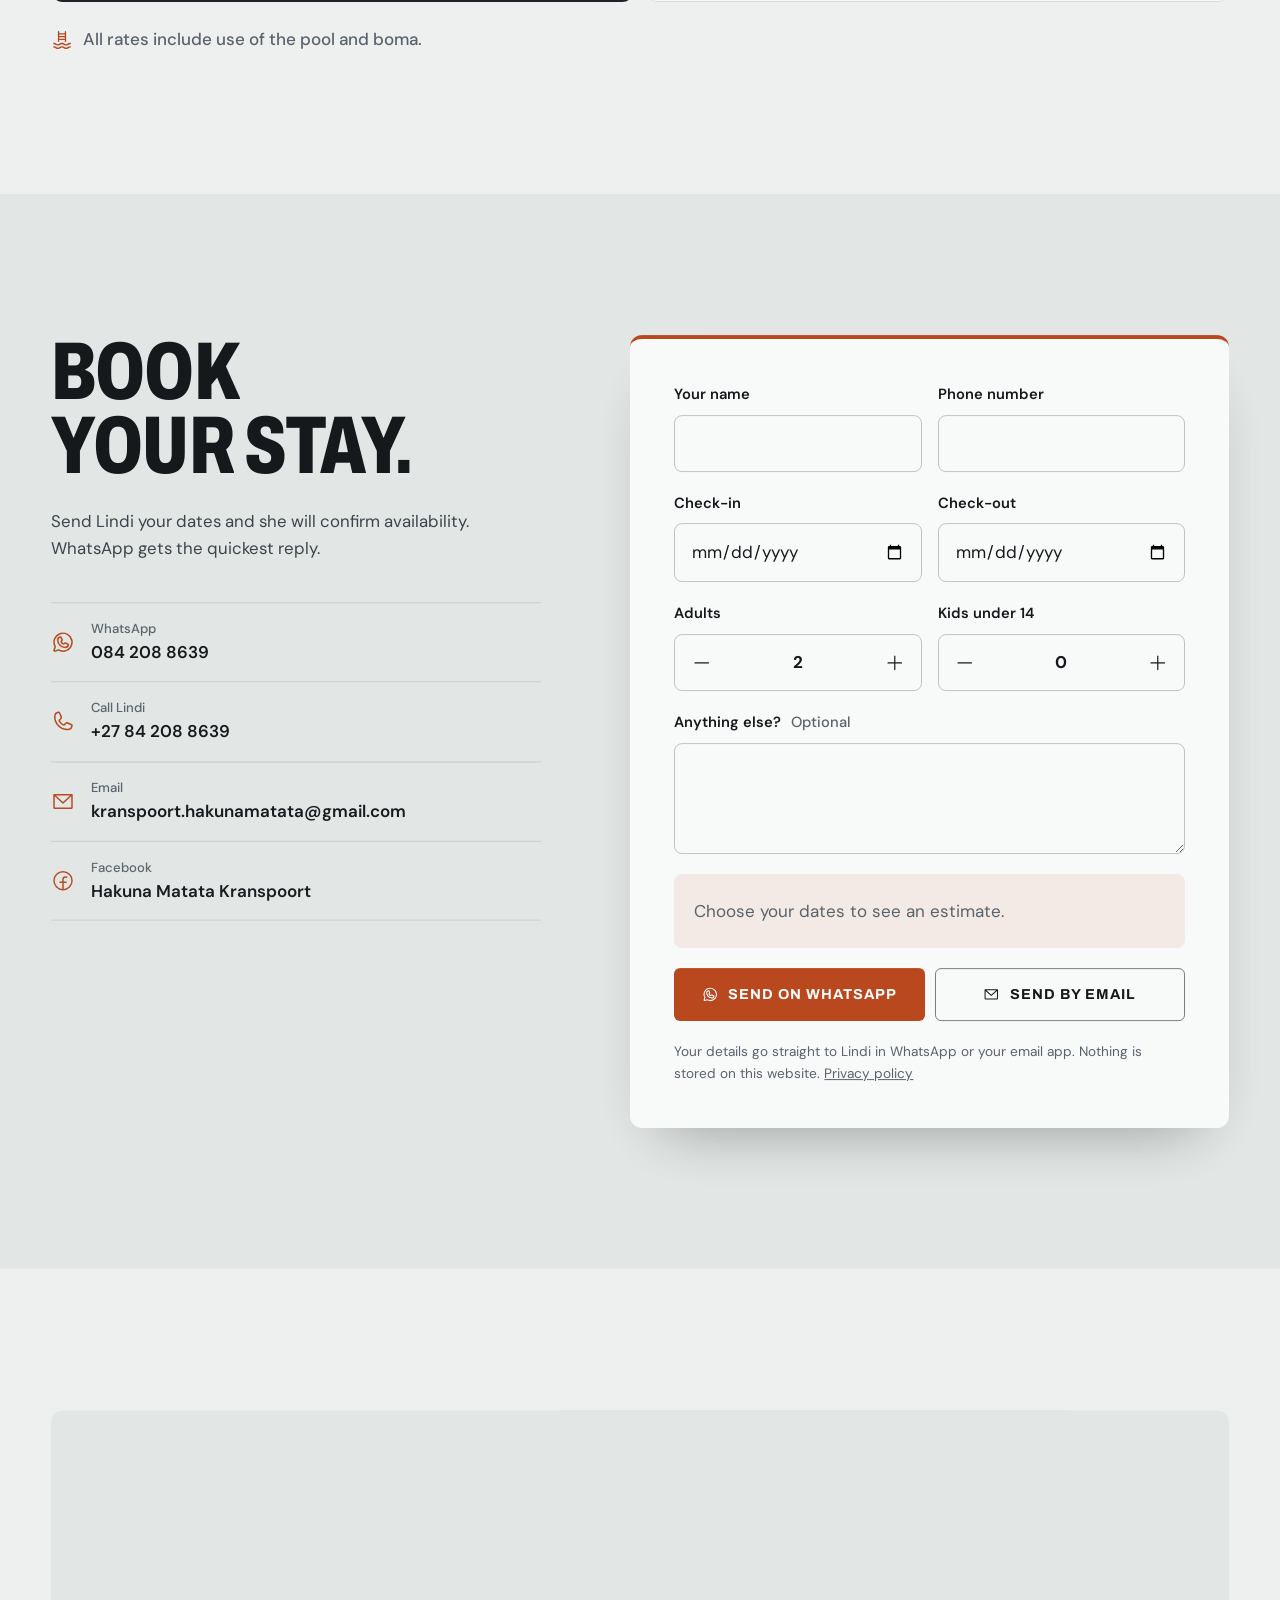
==== commit 25d572f7: "Give the site its own identity, distinct from Seekoeigat New terracotta and slate palette, Archivo c" ====
--- a/index.html
+++ b/index.html
@@ -7,7 +7,7 @@
   <meta name="description" content="Private 9-sleeper wooden holiday house in Kranspoort Vakansiedorp, Loskop. Own pool, lapa and boma, a deck over the bushveld and free-roaming zebra. Book on WhatsApp.">
   <meta name="robots" content="index, follow, max-image-preview:large">
   <link rel="canonical" href="https://obsidianstudiodesigns.github.io/hakunamatatakranspoort/">
-  <meta name="theme-color" content="#232C1E">
+  <meta name="theme-color" content="#1c2227">
   <meta name="color-scheme" content="light dark">
 
   <meta property="og:type" content="website">
@@ -32,11 +32,11 @@
   <link rel="apple-touch-icon" href="apple-touch-icon.png">
   <link rel="manifest" href="site.webmanifest">
 
-  <link rel="preload" href="assets/fonts/bricolage.woff2" as="font" type="font/woff2" crossorigin>
-  <link rel="preload" href="assets/fonts/instrument-sans.woff2" as="font" type="font/woff2" crossorigin>
+  <link rel="preload" href="assets/fonts/archivo.woff2" as="font" type="font/woff2" crossorigin>
+  <link rel="preload" href="assets/fonts/dmsans.woff2" as="font" type="font/woff2" crossorigin>
   <link rel="preload" as="image" href="assets/img/hero-deck.webp" media="(min-width: 761px)">
   <link rel="preload" as="image" href="assets/img/hero-deck-sm.webp" media="(max-width: 760px)">
-  <link rel="stylesheet" href="assets/css/styles.css">
+  <link rel="stylesheet" href="assets/css/styles.css?v=3">
   <script>document.documentElement.classList.add("js")</script>
 
   <script type="application/ld+json">
@@ -49,7 +49,7 @@
     "slogan": "Leave your worries behind",
     "description": "A private 9-sleeper wooden holiday house in Kranspoort Vakansiedorp near Loskop Dam, with its own pool, lapa and boma, and a deck overlooking the bushveld.",
     "url": "https://obsidianstudiodesigns.github.io/hakunamatatakranspoort/",
-    "image": ["https://obsidianstudiodesigns.github.io/hakunamatatakranspoort/og-image.jpg", "https://obsidianstudiodesigns.github.io/hakunamatatakranspoort/assets/img/deck-view.webp", "https://obsidianstudiodesigns.github.io/hakunamatatakranspoort/assets/img/pool.webp", "https://obsidianstudiodesigns.github.io/hakunamatatakranspoort/assets/img/bedroom-main.webp"],
+    "image": ["https://obsidianstudiodesigns.github.io/hakunamatatakranspoort/og-image.jpg", "https://obsidianstudiodesigns.github.io/hakunamatatakranspoort/assets/img/deck-view.webp", "https://obsidianstudiodesigns.github.io/hakunamatatakranspoort/assets/img/pool-floats.webp", "https://obsidianstudiodesigns.github.io/hakunamatatakranspoort/assets/img/bedroom-main-2.webp", "https://obsidianstudiodesigns.github.io/hakunamatatakranspoort/assets/img/lapa.webp"],
     "logo": "https://obsidianstudiodesigns.github.io/hakunamatatakranspoort/icon-512.png",
     "telephone": "+27842088639",
     "email": "kranspoort.hakunamatata@gmail.com",
@@ -71,7 +71,6 @@
       { "@type": "LocationFeatureSpecification", "name": "Self-catering kitchen", "value": true },
       { "@type": "LocationFeatureSpecification", "name": "Deck with bushveld view", "value": true }
     ],
-    "petsAllowed": false,
     "sameAs": ["https://www.facebook.com/profile.php?id=61571127717266"]
   }
   </script>
@@ -82,21 +81,18 @@
   <header class="nav" data-nav>
     <div class="nav__inner container">
       <a class="brand" href="#top">
-        <span class="brand__marks">
-          <img class="brand__mark brand__mark--light" src="assets/img/logo-mark-light.png" alt="" width="452" height="503">
-          <img class="brand__mark brand__mark--dark" src="assets/img/logo-mark.png" alt="" width="452" height="503">
-        </span>
+        <span class="brand__mark glint glint--light"><img src="assets/img/logo-mark-light.png" alt="" width="452" height="503"></span>
         <span class="brand__name">Hakuna Matata<small>Kranspoort</small></span>
       </a>
       <nav class="nav__links" aria-label="Main">
         <a href="#house">The house</a>
         <a href="#outdoors">Outdoors</a>
+        <a href="#reviews">Reviews</a>
         <a href="#wildlife">Wildlife</a>
-        <a href="#reviews">Reviews</a>
         <a href="#rates">Rates</a>
         <a href="#location">Location</a>
       </nav>
-      <a class="btn btn--primary btn--sm nav__cta" href="#book">Book your stay</a>
+      <a class="btn btn--accent btn--sm nav__cta" href="#book">Book your stay</a>
       <button class="nav__toggle" type="button" aria-expanded="false" aria-controls="menu" aria-label="Open menu" data-menu-toggle>
         <span></span><span></span>
       </button>
@@ -107,8 +103,8 @@
     <nav class="menu__links" aria-label="Mobile">
       <a href="#house">The house</a>
       <a href="#outdoors">Outdoors</a>
+      <a href="#reviews">Reviews</a>
       <a href="#wildlife">Wildlife</a>
-      <a href="#reviews">Reviews</a>
       <a href="#rates">Rates</a>
       <a href="#location">Location</a>
       <a href="#book">Book your stay</a>
@@ -120,8 +116,8 @@
   </div>
 
   <main id="main">
-    <!-- HERO -->
-    <section class="hero" id="top" aria-label="Welcome">
+    <!-- HERO: masthead + arch window that opens to full screen -->
+    <section class="hero" id="top" aria-label="Welcome" data-hero>
       <div class="hero__media" data-hero-media>
         <picture class="hero__frame is-active" data-frame data-fx="-2%" data-fy="1%">
           <source media="(max-width: 760px)" srcset="assets/img/hero-deck-sm.webp">
@@ -139,46 +135,57 @@
           <source media="(max-width: 760px)" srcset="assets/img/hero-pool-sm.webp">
           <img src="assets/img/hero-pool.webp" alt="The private pool with loungers and pool rings" loading="lazy">
         </picture>
-      </div>
-      <div class="hero__sun" aria-hidden="true"></div>
-      <canvas class="hero__motes" data-motes aria-hidden="true"></canvas>
-      <div class="hero__shade" aria-hidden="true"></div>
-      <div class="grain" aria-hidden="true"></div>
-
-      <div class="hero__content container" data-hero-content>
-        <p class="eyebrow hero__eyebrow" data-hero-in>Kranspoort Vakansiedorp, Loskop</p>
-        <h1 class="hero__title" data-split>Leave your worries behind.</h1>
-        <p class="hero__lede" data-hero-in>A private nine-sleeper wooden house with its own pool, a boma for the evenings and a deck over the bushveld.</p>
-        <div class="hero__cta" data-hero-in>
-          <a class="btn btn--primary" href="#book" data-magnetic>Book your stay <svg class="i"><use href="assets/icons.svg#i-arrow-right"/></svg></a>
-          <a class="btn btn--glass" href="#house">See the house</a>
-        </div>
-      </div>
-      <div class="hero__progress" aria-hidden="true" data-progress><i></i><i></i><i></i><i></i></div>
+        <div class="hero__shade" data-hero-shade aria-hidden="true"></div>
+        <div class="hero__sticker" data-sticker aria-hidden="true">
+          <span class="glint glint--light"><img src="assets/img/logo-mark-light.png" alt="" width="452" height="503"></span>
+          <p>Leave your worries behind</p>
+        </div>
+      </div>
+
+      <div class="hero__inner container">
+        <div class="hero__left">
+          <h1 class="hero__mark" data-mark>
+            <span class="hero__mark-line"><span>Hakuna</span></span>
+            <span class="hero__mark-line"><span>Matata</span></span>
+            <span class="visually-hidden"> Kranspoort, a private bush house in Loskop</span>
+          </h1>
+          <div class="hero__copy" data-hero-copy>
+            <p class="hero__tag">Leave your worries behind.</p>
+            <p class="hero__lede">A private nine-sleeper wooden house in Kranspoort, Loskop, with its own pool, a boma for the evenings and zebra on the doorstep.</p>
+            <div class="hero__cta">
+              <a class="btn btn--accent" href="#book" data-magnetic>Book your stay <svg class="i"><use href="assets/icons.svg#i-arrow-right"/></svg></a>
+              <a class="btn btn--line" href="#house">See the house</a>
+            </div>
+          </div>
+        </div>
+        <div class="hero__slot" data-slot aria-hidden="true">
+          <div class="hero__progress" data-progress><i></i><i></i><i></i><i></i></div>
+        </div>
+      </div>
     </section>
 
     <!-- INTRO -->
     <section class="intro section" aria-labelledby="intro-title">
       <div class="container intro__grid">
+        <div class="intro__art">
+          <figure class="intro__arch" data-clip>
+            <img src="assets/img/house-trees.webp" alt="The wooden house at Hakuna Matata among the trees" loading="lazy" width="1050" height="1400" data-parallax="-8">
+          </figure>
+          <figure class="intro__small" data-clip>
+            <img src="assets/img/coffee-pool-sm.webp" alt="Two coffee mugs on the edge of the pool under the shade sail" loading="lazy" width="600" height="800" data-parallax="6">
+          </figure>
+        </div>
         <div class="intro__copy">
           <h2 id="intro-title" class="h2" data-split>Your bushveld getaway in Kranspoort.</h2>
           <p class="body-lg" data-reveal>Hakuna Matata is a wooden house built for slow days. Coffee on the deck at sunrise, long afternoons at the pool and evenings around the fire in the boma, with zebra wandering past the fence.</p>
           <ul class="facts" data-reveal-group>
             <li><svg class="i"><use href="assets/icons.svg#i-users-three"/></svg><span><strong>Sleeps 9</strong>Ideal for families and groups</span></li>
             <li><svg class="i"><use href="assets/icons.svg#i-bed"/></svg><span><strong>5 beds</strong>3 double and 2 single beds</span></li>
-            <li><svg class="i"><use href="assets/icons.svg#i-swimming-pool"/></svg><span><strong>Private pool</strong>Screened, with a shaded pergola</span></li>
+            <li><svg class="i"><use href="assets/icons.svg#i-swimming-pool"/></svg><span><strong>Private pool</strong>Screened, with a shade sail</span></li>
             <li><svg class="i"><use href="assets/icons.svg#i-campfire"/></svg><span><strong>Lapa and boma</strong>For braais under the stars</span></li>
             <li><svg class="i"><use href="assets/icons.svg#i-cooking-pot"/></svg><span><strong>Self-catering</strong>Full kitchen and dining room</span></li>
             <li><svg class="i"><use href="assets/icons.svg#i-sun-horizon"/></svg><span><strong>Deck with a view</strong>Over the trees to the hills</span></li>
           </ul>
-        </div>
-        <div class="intro__art">
-          <figure class="intro__tall" data-clip>
-            <img src="assets/img/house-trees.webp" alt="The wooden house at Hakuna Matata among the trees" loading="lazy" width="1050" height="1400" data-parallax="-8">
-          </figure>
-          <figure class="intro__small" data-clip>
-            <img src="assets/img/coffee-pool-sm.webp" alt="Two coffee mugs on the edge of the pool under the shade sail" loading="lazy" width="600" height="800" data-parallax="6">
-          </figure>
         </div>
       </div>
     </section>
@@ -202,43 +209,88 @@
       </div>
     </section>
 
-    <!-- OUTDOORS / HORIZONTAL -->
-    <section class="outdoors" id="outdoors" aria-labelledby="outdoors-title" data-pan>
-      <div class="outdoors__track" data-pan-track>
-        <div class="outdoors__intro">
-          <h2 id="outdoors-title" class="h2">Days are lived outside.</h2>
-          <p class="body-lg">Big trees, red earth and wide views. Everything you need for a proper bush weekend is right outside the door.</p>
-        </div>
-        <article class="panel">
-          <div class="panel__img"><img src="assets/img/deck-view.webp" alt="The deck overlooking thick bushveld and distant hills" loading="lazy"></div>
-          <h3>The deck</h3>
-          <p>Morning coffee above the treetops, with a wonderful view out to the hills.</p>
-        </article>
-        <article class="panel">
-          <div class="panel__img"><img src="assets/img/pool-floats.webp" alt="The private pool with loungers and pool rings" loading="lazy"></div>
-          <h3>The pool</h3>
-          <p>Private and screened, with loungers in the sun and a shade sail for the hottest hours.</p>
-        </article>
-        <article class="panel">
-          <div class="panel__img"><img src="assets/img/lantern-path.webp" alt="A garden path lit by small lanterns at dusk" loading="lazy"></div>
-          <h3>Evenings</h3>
-          <p>Lanterns light the garden path once the sun goes down.</p>
-        </article>
-        <article class="panel">
-          <div class="panel__img"><img src="assets/img/lapa.webp" alt="The covered lapa with wooden tables and roll-down canvas sides" loading="lazy"></div>
-          <h3>The lapa</h3>
-          <p>A covered space with long wooden tables, so the braai goes ahead whatever the weather.</p>
-        </article>
-        <article class="panel">
-          <div class="panel__img"><img src="assets/img/deck-stairs-sm.webp" alt="Timber stairs leading up to the upper deck" loading="lazy"></div>
-          <h3>The upper deck</h3>
-          <p>Climb the stairs for the best view of the trees and the hills beyond.</p>
-        </article>
-        <article class="panel">
-          <div class="panel__img"><img src="assets/img/garden-pool.webp" alt="The garden with aloes, a paved area and the pool" loading="lazy"></div>
-          <h3>The garden</h3>
-          <p>Aloes, shady trees and room for the kids to explore, right on the edge of the bush.</p>
-        </article>
+    <!-- OUTDOORS: sticky photo that changes as each space scrolls past -->
+    <section class="outdoors section" id="outdoors" aria-labelledby="outdoors-title" data-spaces>
+      <div class="container outdoors__grid">
+        <div class="outdoors__stage" aria-hidden="true">
+          <div class="outdoors__frame">
+            <img class="is-on" src="assets/img/deck-view.webp" alt="" loading="lazy" data-space-img="0">
+            <img src="assets/img/pool-floats.webp" alt="" loading="lazy" data-space-img="1">
+            <img src="assets/img/lantern-path.webp" alt="" loading="lazy" data-space-img="2">
+            <img src="assets/img/lapa.webp" alt="" loading="lazy" data-space-img="3">
+            <img src="assets/img/deck-stairs.webp" alt="" loading="lazy" data-space-img="4">
+            <img src="assets/img/garden-pool.webp" alt="" loading="lazy" data-space-img="5">
+          </div>
+        </div>
+        <div class="outdoors__list">
+          <div class="outdoors__head">
+            <h2 id="outdoors-title" class="h2" data-split>Days are lived outside.</h2>
+            <p class="body-lg" data-reveal>Big trees, red earth and wide views. Everything you need for a proper bush weekend is right outside the door.</p>
+          </div>
+          <article class="space is-on" data-space="0">
+            <img class="space__img" src="assets/img/deck-view-sm.webp" alt="The deck overlooking thick bushveld and distant hills" loading="lazy">
+            <h3>The deck</h3>
+            <p>Morning coffee above the treetops, with a wonderful view out to the hills.</p>
+          </article>
+          <article class="space" data-space="1">
+            <img class="space__img" src="assets/img/pool-floats-sm.webp" alt="The private pool with loungers and pool rings" loading="lazy">
+            <h3>The pool</h3>
+            <p>Private and screened, with loungers in the sun and a shade sail for the hottest hours.</p>
+          </article>
+          <article class="space" data-space="2">
+            <img class="space__img" src="assets/img/lantern-path-sm.webp" alt="A garden path lit by small lanterns at dusk" loading="lazy">
+            <h3>Evenings</h3>
+            <p>Lanterns light the garden path once the sun goes down.</p>
+          </article>
+          <article class="space" data-space="3">
+            <img class="space__img" src="assets/img/lapa-sm.webp" alt="The covered lapa with wooden tables and roll-down canvas sides" loading="lazy">
+            <h3>The lapa</h3>
+            <p>A covered space with long wooden tables, so the braai goes ahead whatever the weather.</p>
+          </article>
+          <article class="space" data-space="4">
+            <img class="space__img" src="assets/img/deck-stairs-sm.webp" alt="Timber stairs leading up to the upper deck" loading="lazy">
+            <h3>The upper deck</h3>
+            <p>Climb the stairs for the best view of the trees and the hills beyond.</p>
+          </article>
+          <article class="space" data-space="5">
+            <img class="space__img" src="assets/img/garden-pool-sm.webp" alt="The garden with aloes, a paved area and the pool" loading="lazy">
+            <h3>The garden</h3>
+            <p>Aloes, shady trees and room for the kids to explore, right on the edge of the bush.</p>
+          </article>
+        </div>
+      </div>
+    </section>
+
+    <!-- REVIEWS -->
+    <section class="reviews section" id="reviews" aria-labelledby="reviews-title">
+      <div class="container">
+        <div class="stack-head">
+          <p class="eyebrow" data-reveal>Guest reviews</p>
+          <h2 id="reviews-title" class="h2" data-split>What our guests say.</h2>
+        </div>
+        <div class="reviews__grid" data-reveal-group>
+          <figure class="review review--feature">
+            <div class="review__stars" aria-label="5 out of 5 stars">
+              <svg class="i"><use href="assets/icons.svg#i-star-fill"/></svg><svg class="i"><use href="assets/icons.svg#i-star-fill"/></svg><svg class="i"><use href="assets/icons.svg#i-star-fill"/></svg><svg class="i"><use href="assets/icons.svg#i-star-fill"/></svg><svg class="i"><use href="assets/icons.svg#i-star-fill"/></svg>
+            </div>
+            <blockquote>&ldquo;It is set in just the right place, giving you a feeling of peace and tranquility. I have never felt so relaxed.&rdquo;</blockquote>
+            <figcaption><strong>Lisa Pagel</strong><span>Stayed with her family</span></figcaption>
+          </figure>
+          <figure class="review">
+            <svg class="i review__mark" aria-hidden="true"><use href="assets/icons.svg#i-quotes-fill"/></svg>
+            <blockquote>&ldquo;The accommodation is beautiful, peaceful, and has everything you could possibly need for a comfortable stay.&rdquo;</blockquote>
+            <figcaption><strong>Natasha Blaauw</strong><span>Recommended on Facebook</span></figcaption>
+          </figure>
+          <figure class="review">
+            <svg class="i review__mark" aria-hidden="true"><use href="assets/icons.svg#i-quotes-fill"/></svg>
+            <blockquote>&ldquo;Awesome place to relax and refresh. Book and see for yourself, you will not regret it.&rdquo;</blockquote>
+            <figcaption><strong>Wihan Fourie</strong><span>Recommended on Facebook</span></figcaption>
+          </figure>
+          <figure class="review review--photo" aria-hidden="true">
+            <img src="assets/img/house-deck-sm.webp" alt="" loading="lazy">
+          </figure>
+        </div>
+        <a class="link-btn" href="https://www.facebook.com/profile.php?id=61571127717266&amp;sk=reviews" target="_blank" rel="noopener">Read the reviews on Facebook <svg class="i"><use href="assets/icons.svg#i-arrow-up-right"/></svg></a>
       </div>
     </section>
 
@@ -246,7 +298,6 @@
     <section class="wildlife section" id="wildlife" aria-labelledby="wildlife-title">
       <div class="container">
         <div class="stack-head">
-          <p class="eyebrow" data-reveal>On the doorstep</p>
           <h2 id="wildlife-title" class="h2" data-split>Neighbours with stripes.</h2>
           <p class="body-lg" data-reveal>Kranspoort is a nature estate, so game moves freely between the houses. Zebra graze at dusk, antelope keep to the thickets and the birding starts at first light.</p>
         </div>
@@ -277,61 +328,32 @@
 
     <!-- AROUND KRANSPOORT -->
     <section class="around" id="around" aria-labelledby="around-title">
-      <div class="around__hero" data-zoom>
-        <img class="around__bg" src="assets/img/river-view.webp" alt="A river running between rocky hills below a wooden railing" loading="lazy" data-zoom-img>
-        <div class="around__copy container">
+      <div class="container around__grid">
+        <div class="around__copy">
           <h2 id="around-title" class="h2" data-split>Hills, water and big skies.</h2>
           <p class="body-lg" data-reveal>Kranspoort is set in the hills around Loskop Dam. Go hiking or cycling, follow the river, and be back on the deck in time for sunset.</p>
         </div>
-      </div>
-      <div class="container around__row" data-reveal-group>
-        <figure class="around__fig around__fig--wide"><img src="assets/img/dam-sunset.webp" alt="The sun setting over Loskop Dam behind a bare tree" loading="lazy"></figure>
-        <figure class="around__fig"><img src="assets/img/valley-sm.webp" alt="A green valley seen from the hills under a blue sky" loading="lazy"></figure>
-        <figure class="around__fig"><img src="assets/img/sunset-clouds-sm.webp" alt="Pink and orange clouds over the hills at dusk" loading="lazy"></figure>
-      </div>
-    </section>
-
-    <!-- NIGHTS -->
-    <section class="nights" aria-labelledby="nights-title" data-nights>
-      <canvas class="nights__sky" data-sky aria-hidden="true"></canvas>
-      <div class="nights__glow" aria-hidden="true"></div>
-      <img class="nights__trees" src="assets/img/treeline.webp" alt="" aria-hidden="true" loading="lazy">
-      <div class="nights__content container">
-        <h2 id="nights-title" class="h2 nights__title" data-split>Warm fires, crisp mornings and starry nights.</h2>
-        <p class="body-lg" data-reveal>The lapa and boma are yours for the whole stay. Light the fire, get the braai going and let the bush go quiet around you.</p>
-      </div>
-    </section>
-
-    <!-- REVIEWS -->
-    <section class="reviews section" id="reviews" aria-labelledby="reviews-title">
-      <div class="container">
-        <div class="stack-head">
-          <p class="eyebrow" data-reveal>Guest reviews</p>
-          <h2 id="reviews-title" class="h2" data-split>What our guests say.</h2>
-        </div>
-        <div class="reviews__grid" data-reveal-group>
-          <figure class="review review--feature">
-            <div class="review__stars" aria-label="5 out of 5 stars">
-              <svg class="i"><use href="assets/icons.svg#i-star-fill"/></svg><svg class="i"><use href="assets/icons.svg#i-star-fill"/></svg><svg class="i"><use href="assets/icons.svg#i-star-fill"/></svg><svg class="i"><use href="assets/icons.svg#i-star-fill"/></svg><svg class="i"><use href="assets/icons.svg#i-star-fill"/></svg>
-            </div>
-            <blockquote>&ldquo;It is set in just the right place, giving you a feeling of peace and tranquility. I have never felt so relaxed.&rdquo;</blockquote>
-            <figcaption><strong>Lisa Pagel</strong><span>Stayed with her family</span></figcaption>
-          </figure>
-          <figure class="review">
-            <svg class="i review__mark" aria-hidden="true"><use href="assets/icons.svg#i-quotes-fill"/></svg>
-            <blockquote>&ldquo;The accommodation is beautiful, peaceful, and has everything you could possibly need for a comfortable stay.&rdquo;</blockquote>
-            <figcaption><strong>Natasha Blaauw</strong><span>Recommended on Facebook</span></figcaption>
-          </figure>
-          <figure class="review">
-            <svg class="i review__mark" aria-hidden="true"><use href="assets/icons.svg#i-quotes-fill"/></svg>
-            <blockquote>&ldquo;Awesome place to relax and refresh. Book and see for yourself, you will not regret it.&rdquo;</blockquote>
-            <figcaption><strong>Wihan Fourie</strong><span>Recommended on Facebook</span></figcaption>
-          </figure>
-          <figure class="review review--photo" aria-hidden="true">
-            <img src="assets/img/house-deck-sm.webp" alt="" loading="lazy">
-          </figure>
-        </div>
-        <a class="link-btn" href="https://www.facebook.com/profile.php?id=61571127717266&amp;sk=reviews" target="_blank" rel="noopener">Read the reviews on Facebook <svg class="i"><use href="assets/icons.svg#i-arrow-up-right"/></svg></a>
+        <figure class="around__main" data-zoom><img src="assets/img/river-view.webp" alt="A river running between rocky hills below a wooden railing" loading="lazy" data-zoom-img></figure>
+        <figure class="around__fig around__fig--a"><img src="assets/img/dam-sunset.webp" alt="The sun setting over Loskop Dam behind a bare tree" loading="lazy"></figure>
+        <figure class="around__fig around__fig--b"><img src="assets/img/valley-sm.webp" alt="A green valley seen from the hills under a blue sky" loading="lazy"></figure>
+      </div>
+    </section>
+
+    <!-- DUSK: scroll from sundowners to starlight -->
+    <section class="dusk" aria-labelledby="dusk-title" data-dusk>
+      <div class="dusk__scene">
+        <div class="dusk__sky dusk__sky--day" aria-hidden="true"></div>
+        <div class="dusk__sky dusk__sky--night" data-night aria-hidden="true"></div>
+        <canvas class="dusk__stars" data-sky aria-hidden="true"></canvas>
+        <div class="dusk__sun" data-sun aria-hidden="true"></div>
+        <img class="dusk__trees" src="assets/img/treeline.webp" alt="" aria-hidden="true" loading="lazy">
+        <div class="dusk__text container">
+          <h2 id="dusk-title" class="h2 dusk__line dusk__line--one" data-dusk-one>Sundowners on the deck.</h2>
+          <div class="dusk__line dusk__line--two" data-dusk-two>
+            <p class="h2">Then the stars come out.</p>
+            <p class="body-lg">The lapa and boma are yours for the whole stay. Light the fire, get the braai going and let the bush go quiet around you.</p>
+          </div>
+        </div>
       </div>
     </section>
 
@@ -438,8 +460,8 @@
           </div>
 
           <div class="booking__actions">
-            <button class="btn btn--primary" type="submit" value="whatsapp"><svg class="i"><use href="assets/icons.svg#i-whatsapp-logo"/></svg>Send on WhatsApp</button>
-            <button class="btn btn--outline" type="submit" value="email"><svg class="i"><use href="assets/icons.svg#i-envelope-simple"/></svg>Send by email</button>
+            <button class="btn btn--accent" type="submit" value="whatsapp"><svg class="i"><use href="assets/icons.svg#i-whatsapp-logo"/></svg>Send on WhatsApp</button>
+            <button class="btn btn--line" type="submit" value="email"><svg class="i"><use href="assets/icons.svg#i-envelope-simple"/></svg>Send by email</button>
           </div>
           <p class="booking__small">Your details go straight to Lindi in WhatsApp or your email app. Nothing is stored on this website. <a href="privacy.html">Privacy policy</a></p>
         </form>
@@ -454,7 +476,7 @@
           <div class="map__card">
             <h2 id="location-title" class="h3">Finding us</h2>
             <address>82 Klapper Street<br>Kranspoort Vakansiedorp<br>Loskop, Mpumalanga, 1080</address>
-            <a class="btn btn--primary btn--sm" href="https://maps.app.goo.gl/9GJnb5qVw3JNUhw46" target="_blank" rel="noopener"><svg class="i"><use href="assets/icons.svg#i-navigation-arrow"/></svg>Get directions</a>
+            <a class="btn btn--accent btn--sm" href="https://maps.app.goo.gl/9GJnb5qVw3JNUhw46" target="_blank" rel="noopener"><svg class="i"><use href="assets/icons.svg#i-navigation-arrow"/></svg>Get directions</a>
           </div>
         </div>
       </div>
@@ -470,8 +492,8 @@
         <h2>Explore</h2>
         <a href="#house">The house</a>
         <a href="#outdoors">Outdoors</a>
+        <a href="#reviews">Reviews</a>
         <a href="#wildlife">Wildlife</a>
-        <a href="#reviews">Reviews</a>
         <a href="#rates">Rates</a>
         <a href="#book">Book your stay</a>
       </div>
@@ -511,6 +533,6 @@
   <script src="assets/vendor/gsap.min.js" defer></script>
   <script src="assets/vendor/ScrollTrigger.min.js" defer></script>
   <script src="assets/vendor/lenis.min.js" defer></script>
-  <script src="assets/js/main.js" defer></script>
+  <script src="assets/js/main.js?v=3" defer></script>
 </body>
 </html>
--- a/assets/css/styles.css
+++ b/assets/css/styles.css
@@ -1,70 +1,66 @@
 /* Hakuna Matata Kranspoort
-   Palette: forest olive + bone + amber, taken from the brand's own rates card. */
+   Palette: red-earth terracotta on cool slate, taken from the soil and timber in the property photos.
+   Type: Archivo (condensed, heavy caps, echoing the logo lettering) with DM Sans for reading. */
 
 @font-face {
-  font-family: "Bricolage";
-  src: url("../fonts/bricolage.woff2") format("woff2");
-  font-weight: 200 800;
+  font-family: "Archivo";
+  src: url("../fonts/archivo.woff2") format("woff2");
+  font-weight: 100 900;
+  font-stretch: 62% 125%;
   font-display: swap;
 }
 @font-face {
-  font-family: "Instrument Sans";
-  src: url("../fonts/instrument-sans.woff2") format("woff2");
-  font-weight: 400 700;
+  font-family: "DM Sans";
+  src: url("../fonts/dmsans.woff2") format("woff2");
+  font-weight: 100 1000;
   font-display: swap;
 }
-@font-face {
-  font-family: "Instrument Sans";
-  src: url("../fonts/instrument-sans-italic.woff2") format("woff2");
-  font-weight: 400 700;
-  font-style: italic;
-  font-display: swap;
-}
 
 :root {
-  --bg: #f0efe6;
-  --bg-2: #e5e4d7;
-  --surface: #f9f9f3;
-  --ink: #1e261a;
-  --ink-2: #3f4937;
-  --muted: #5a6352;
-  --line: rgb(30 38 26 / .14);
-  --forest: #3a4630;
-  --forest-deep: #232c1e;
-  --night: #10150e;
-  --amber: #d99c3a;
-  --amber-soft: #f0c27a;
-  --bone: #f1f0e8;
-
-  --btn-bg: var(--forest);
-  --btn-ink: var(--bone);
-  --btn-bg-hover: var(--forest-deep);
-
-  --radius: 18px;
-  --radius-sm: 12px;
-  --shadow: 0 30px 60px -30px rgb(35 44 30 / .35);
+  --bg: #eef0ef;
+  --bg-2: #e2e6e5;
+  --surface: #f8f9f9;
+  --ink: #15191c;
+  --ink-2: #3a434b;
+  --muted: #59636c;
+  --line: rgb(21 25 28 / .13);
+  --accent: #b9481f;
+  --accent-hover: #9c3a15;
+  --on-accent: #ffffff;
+  --accent-text: #a8401a;
+  --slate: #1c2227;
+  --slate-2: #262e34;
+  --bone: #f3f2ee;
+
+  --r: 12px;
+  --r-sm: 8px;
+  --r-btn: 6px;
+  --shadow: 0 28px 60px -32px rgb(21 25 28 / .4);
   --ease: cubic-bezier(.16, 1, .3, 1);
-  --container: 1320px;
-  --gutter: clamp(16px, 4vw, 48px);
+  --container: 1340px;
+  --gutter: clamp(16px, 4vw, 52px);
   --nav-h: 72px;
 
-  --font-display: "Bricolage", "Segoe UI", system-ui, sans-serif;
-  --font-body: "Instrument Sans", "Segoe UI", system-ui, sans-serif;
+  --display: "Archivo", "Arial Narrow", "Segoe UI", sans-serif;
+  --body: "DM Sans", "Segoe UI", system-ui, sans-serif;
 }
 
 @media (prefers-color-scheme: dark) {
   :root {
-    --bg: #12170f;
-    --bg-2: #181f15;
-    --surface: #1d251a;
-    --ink: #ecebe2;
-    --ink-2: #cfd2c4;
-    --muted: #a6ad9a;
-    --line: rgb(236 235 226 / .12);
-    --btn-bg: var(--amber);
-    --btn-ink: #1a1f14;
-    --btn-bg-hover: var(--amber-soft);
-    --shadow: 0 30px 60px -30px rgb(0 0 0 / .6);
+    --bg: #111416;
+    --bg-2: #161a1d;
+    --surface: #1b2024;
+    --ink: #eceeed;
+    --ink-2: #c9ced1;
+    --muted: #9aa3aa;
+    --line: rgb(236 238 237 / .12);
+    --accent: #e2703f;
+    --accent-hover: #ee8656;
+    --on-accent: #16110e;
+    --accent-text: #ee8656;
+    --slate: #20272d;
+    --slate-2: #29323a;
+    --shadow: 0 28px 60px -32px rgb(0 0 0 / .7);
   }
 }
 
@@ -76,11 +72,10 @@
   margin: 0;
   background: var(--bg);
   color: var(--ink);
-  font-family: var(--font-body);
+  font-family: var(--body);
   font-size: 17px;
   line-height: 1.6;
   -webkit-font-smoothing: antialiased;
-  text-rendering: optimizeLegibility;
   overflow-x: clip;
 }
 img { display: block; max-width: 100%; height: auto; }
@@ -88,259 +83,220 @@
 button { font: inherit; color: inherit; }
 figure { margin: 0; }
 address { font-style: normal; }
-::selection { background: var(--amber); color: var(--night); }
+::selection { background: var(--accent); color: var(--on-accent); }
+:focus-visible { outline: 2px solid var(--accent); outline-offset: 3px; }
 
 .container { width: 100%; max-width: var(--container); margin-inline: auto; padding-inline: var(--gutter); }
-.section { padding-block: clamp(80px, 11vw, 150px); }
-.skip { position: absolute; left: 16px; top: -60px; z-index: 100; background: var(--forest); color: var(--bone); padding: 10px 16px; border-radius: 999px; }
+.section { padding-block: clamp(84px, 11vw, 150px); }
+.visually-hidden { position: absolute !important; width: 1px; height: 1px; overflow: hidden; clip: rect(0 0 0 0); white-space: nowrap; }
+.skip { position: absolute; left: 16px; top: -60px; z-index: 100; background: var(--accent); color: var(--on-accent); padding: 10px 16px; border-radius: var(--r-btn); }
 .skip:focus { top: 16px; }
-
 .i { width: 1.15em; height: 1.15em; flex: none; fill: currentColor; }
 
 /* Type */
 .h2 {
-  font-family: var(--font-display);
-  font-weight: 600;
-  font-size: clamp(2.3rem, 5.2vw, 4.4rem);
-  line-height: 1.02;
-  letter-spacing: -.035em;
-  margin: 0 0 24px;
+  font-family: var(--display);
+  font-weight: 800;
+  font-stretch: 72%;
+  text-transform: uppercase;
+  font-size: clamp(2.6rem, 6.4vw, 5.6rem);
+  line-height: .9;
+  letter-spacing: -.01em;
+  margin: 0 0 26px;
   text-wrap: balance;
 }
-.h3 { font-family: var(--font-display); font-weight: 600; font-size: 1.6rem; letter-spacing: -.02em; line-height: 1.1; margin: 0 0 12px; }
-.body-lg { font-size: clamp(1.05rem, 1.3vw, 1.2rem); color: var(--ink-2); max-width: 56ch; margin: 0; text-wrap: pretty; }
+.h3 { font-family: var(--display); font-weight: 800; font-stretch: 75%; text-transform: uppercase; font-size: 1.9rem; line-height: 1; margin: 0 0 14px; }
+.body-lg { font-size: clamp(1.05rem, 1.3vw, 1.18rem); color: var(--ink-2); max-width: 54ch; margin: 0; text-wrap: pretty; }
 .eyebrow {
-  font-size: .78rem;
-  font-weight: 600;
-  letter-spacing: .16em;
-  text-transform: uppercase;
-  color: var(--muted);
-  margin: 0 0 18px;
-}
-.stack-head { max-width: 760px; margin-bottom: clamp(40px, 6vw, 72px); }
-
-/* split headline lines */
-[data-split] .w { display: inline-block; overflow: hidden; vertical-align: top; padding-bottom: .08em; margin-bottom: -.08em; }
+  display: inline-flex; align-items: center; gap: 10px;
+  font-family: var(--display); font-stretch: 100%;
+  font-size: .8rem; font-weight: 700; letter-spacing: .18em; text-transform: uppercase;
+  color: var(--accent-text); margin: 0 0 18px;
+}
+.eyebrow::before { content: ""; width: 26px; height: 2px; background: currentColor; }
+.stack-head { max-width: 820px; margin-bottom: clamp(40px, 6vw, 72px); }
+
+[data-split] .w { display: inline-block; overflow: hidden; vertical-align: top; padding-bottom: .06em; margin-bottom: -.06em; }
 [data-split] .w > span { display: inline-block; will-change: transform; }
 
-/* Buttons */
+/* Buttons: square-shouldered, uppercase */
 .btn {
-  --pad: 16px 26px;
+  --pad: 17px 24px;
   display: inline-flex; align-items: center; justify-content: center; gap: 10px;
   padding: var(--pad);
-  border-radius: 999px;
-  border: 1px solid transparent;
-  font-weight: 600; font-size: 1rem; line-height: 1; white-space: nowrap;
-  text-decoration: none; cursor: pointer;
+  border-radius: var(--r-btn);
+  border: 1.5px solid transparent;
+  font-family: var(--display); font-stretch: 100%; font-weight: 700;
+  font-size: .9rem; letter-spacing: .07em; text-transform: uppercase; line-height: 1;
+  white-space: nowrap; text-decoration: none; cursor: pointer;
   transition: background-color .35s var(--ease), color .35s var(--ease), border-color .35s var(--ease), transform .35s var(--ease);
 }
 .btn:active { transform: translateY(1px) scale(.98); }
-.btn .i { transition: transform .4s var(--ease); }
-.btn:hover .i:last-child { transform: translateX(3px); }
-.btn--sm { --pad: 12px 20px; font-size: .95rem; }
-.btn--primary { background: var(--btn-bg); color: var(--btn-ink); }
-.btn--primary:hover { background: var(--btn-bg-hover); }
-.btn--outline { border-color: var(--line); background: transparent; color: var(--ink); border-color: color-mix(in srgb, var(--ink) 30%, transparent); }
-.btn--outline:hover { background: var(--ink); color: var(--bg); }
-.btn--glass {
-  color: var(--bone);
-  background: rgb(241 240 232 / .1);
-  border-color: rgb(241 240 232 / .38);
-  backdrop-filter: blur(14px) saturate(140%);
-  -webkit-backdrop-filter: blur(14px) saturate(140%);
-}
-.btn--glass:hover { background: var(--bone); color: var(--forest-deep); }
-.hero .btn--primary, .nav:not(.is-solid) .btn--primary, .nights .btn--primary { background: var(--amber); color: #1a1f14; }
-.hero .btn--primary:hover, .nav:not(.is-solid) .btn--primary:hover { background: var(--amber-soft); }
+.btn .i { transition: transform .45s var(--ease); }
+.btn:hover .i:last-child { transform: translateX(4px); }
+.btn--sm { --pad: 13px 18px; font-size: .82rem; }
+.btn--accent { background: var(--accent); color: var(--on-accent); }
+.btn--accent:hover { background: var(--accent-hover); }
+.btn--line { border-color: color-mix(in srgb, var(--ink) 55%, transparent); color: var(--ink); background: transparent; }
+.btn--line:hover { background: var(--ink); color: var(--bg); border-color: var(--ink); }
 .link-btn {
-  display: inline-flex; align-items: center; gap: 8px; margin-top: 28px;
-  background: none; border: 0; padding: 6px 0; cursor: pointer;
-  font-weight: 600; color: var(--ink); border-bottom: 1px solid currentColor;
-}
-.link-btn:hover .i { transform: translate(2px, -2px); }
+  display: inline-flex; align-items: center; gap: 8px; margin-top: 30px;
+  background: none; border: 0; padding: 6px 0; cursor: pointer; text-decoration: none;
+  font-family: var(--display); font-weight: 700; font-size: .9rem; letter-spacing: .07em; text-transform: uppercase;
+  color: var(--ink); border-bottom: 2px solid var(--accent);
+}
 .link-btn .i { transition: transform .4s var(--ease); }
-:focus-visible { outline: 2px solid var(--amber); outline-offset: 3px; }
+.link-btn:hover .i { transform: translate(3px, -3px); }
+
+/* Logo sunglasses glint */
+.glint { position: relative; display: inline-block; --m: url("../img/logo-mark.png"); }
+.glint--light { --m: url("../img/logo-mark-light.png"); }
+.glint img { display: block; width: 100%; }
+.glint::after {
+  content: ""; position: absolute; inset: 0; pointer-events: none;
+  background: linear-gradient(105deg, transparent 38%, rgb(255 255 255 / .95) 50%, transparent 62%) no-repeat;
+  background-size: 260% 100%; background-position: 160% 0;
+  -webkit-mask: var(--m) center / contain no-repeat; mask: var(--m) center / contain no-repeat;
+  animation: glint 5.5s var(--ease) infinite;
+}
+@keyframes glint { 0%, 62% { background-position: 160% 0; } 100% { background-position: -60% 0; } }
 
 /* NAV */
 .nav {
-  position: fixed; inset: 0 0 auto; z-index: 40;
-  height: var(--nav-h);
-  color: var(--bone);
-  transition: background-color .5s var(--ease), color .5s var(--ease), box-shadow .5s var(--ease), transform .5s var(--ease);
+  position: fixed; inset: 0 0 auto; z-index: 40; height: var(--nav-h);
+  color: var(--ink);
+  transition: background-color .5s var(--ease), box-shadow .5s var(--ease), transform .5s var(--ease);
 }
 .nav.is-solid {
-  background: color-mix(in srgb, var(--bg) 86%, transparent);
-  backdrop-filter: blur(16px) saturate(150%);
-  -webkit-backdrop-filter: blur(16px) saturate(150%);
-  color: var(--ink);
+  background: color-mix(in srgb, var(--bg) 88%, transparent);
+  backdrop-filter: blur(16px) saturate(140%); -webkit-backdrop-filter: blur(16px) saturate(140%);
   box-shadow: 0 1px 0 var(--line);
 }
 .nav.is-hidden { transform: translateY(-100%); }
-.nav__inner { height: 100%; display: flex; align-items: center; gap: 32px; }
+.nav.is-over:not(.is-solid) { color: var(--bone); }
+.nav.is-over:not(.is-solid) .brand__name small { color: #f6a27c; }
+.nav.is-over:not(.is-solid) .nav__toggle { border-color: rgb(243 242 238 / .35); }
+.nav__inner { height: 100%; display: flex; align-items: center; gap: 30px; }
 .brand { display: flex; align-items: center; gap: 12px; text-decoration: none; margin-right: auto; }
-.brand__marks { display: grid; width: 40px; }
-.brand__mark { grid-area: 1 / 1; width: 40px; height: auto; transition: opacity .5s var(--ease); }
-.brand__mark--dark { opacity: 0; }
-.nav.is-solid .brand__mark--dark { opacity: 1; }
-.nav.is-solid .brand__mark--light { opacity: 0; }
-.brand__name { font-family: var(--font-display); font-weight: 700; font-size: 1.05rem; letter-spacing: .02em; text-transform: uppercase; line-height: 1; display: grid; gap: 4px; }
-.brand__name small { font-family: var(--font-body); font-weight: 500; font-size: .7rem; letter-spacing: .24em; opacity: .75; }
-.brand__name { white-space: nowrap; }
+.brand__mark { width: 38px; }
+.brand__name { font-family: var(--display); font-weight: 800; font-stretch: 80%; font-size: 1.15rem; letter-spacing: .02em; text-transform: uppercase; line-height: 1; display: grid; gap: 3px; white-space: nowrap; }
+.brand__name small { font-family: var(--body); font-weight: 600; font-size: .64rem; letter-spacing: .3em; color: var(--accent-text); }
+.nav__links { display: flex; gap: 26px; }
+.nav__links a { text-decoration: none; font-weight: 600; font-size: .95rem; position: relative; padding-block: 6px; }
+.nav__links a::after { content: ""; position: absolute; left: 0; right: 0; bottom: 0; height: 2px; background: var(--accent); transform: scaleX(0); transform-origin: right; transition: transform .5s var(--ease); }
+.nav__links a:hover::after { transform: scaleX(1); transform-origin: left; }
+.nav__toggle { display: none; }
+
+.menu { position: fixed; inset: 0; z-index: 35; background: var(--slate); color: var(--bone); padding: calc(var(--nav-h) + 32px) var(--gutter) 32px; display: flex; flex-direction: column; justify-content: space-between; }
+.menu[hidden] { display: none; }
+.menu__links { display: grid; gap: 2px; }
+.menu__links a { font-family: var(--display); font-weight: 800; font-stretch: 72%; text-transform: uppercase; font-size: clamp(2.6rem, 12vw, 3.6rem); text-decoration: none; line-height: 1.02; }
+.menu__links a:last-child { color: var(--accent); }
+@media (prefers-color-scheme: dark) { .menu__links a:last-child { color: var(--accent); } }
+.menu__foot { display: grid; gap: 14px; border-top: 1px solid rgb(243 242 238 / .16); padding-top: 24px; }
+.menu__foot a { display: flex; align-items: center; gap: 12px; text-decoration: none; font-weight: 600; }
+body.menu-open { overflow: hidden; }
+body.menu-open .nav { color: var(--bone); background: transparent; box-shadow: none; backdrop-filter: none; }
+
+@media (max-width: 1023px) {
+  .nav__links, .nav__cta { display: none; }
+  .nav__toggle { display: grid; place-content: center; gap: 7px; width: 46px; height: 46px; border-radius: var(--r-btn); background: transparent; border: 1.5px solid var(--line); cursor: pointer; }
+  body.menu-open .nav__toggle { border-color: rgb(243 242 238 / .3); }
+  .nav__toggle span { display: block; width: 18px; height: 2px; background: currentColor; transition: transform .45s var(--ease); }
+  .nav__toggle[aria-expanded="true"] span:first-child { transform: translateY(4.5px) rotate(45deg); }
+  .nav__toggle[aria-expanded="true"] span:last-child { transform: translateY(-4.5px) rotate(-45deg); }
+}
 @media (max-width: 420px) {
   .brand { gap: 10px; }
-  .brand__name { font-size: .9rem; }
-  .brand__name small { font-size: .62rem; letter-spacing: .2em; }
+  .brand__name { font-size: 1rem; }
   .nav__inner { gap: 12px; }
 }
-.nav__links { display: flex; gap: 30px; }
-.nav__links a { text-decoration: none; font-weight: 500; font-size: .98rem; position: relative; padding-block: 6px; }
-.nav__links a::after { content: ""; position: absolute; left: 0; right: 0; bottom: 0; height: 1px; background: currentColor; transform: scaleX(0); transform-origin: right; transition: transform .5s var(--ease); }
-.nav__links a:hover::after { transform: scaleX(1); transform-origin: left; }
-.nav__toggle { display: none; }
-
-@media (prefers-color-scheme: dark) {
-  .nav.is-solid .brand__mark--dark { opacity: 0; }
-  .nav.is-solid .brand__mark--light { opacity: 1; }
-}
-
-/* Mobile menu */
-.menu {
-  position: fixed; inset: 0; z-index: 35;
-  background: var(--forest-deep); color: var(--bone);
-  padding: calc(var(--nav-h) + 32px) var(--gutter) 32px;
-  display: flex; flex-direction: column; justify-content: space-between;
-}
-.menu[hidden] { display: none; }
-.menu__links { display: grid; gap: 6px; }
-.menu__links a { font-family: var(--font-display); font-size: clamp(2.2rem, 10vw, 3.2rem); font-weight: 600; letter-spacing: -.03em; text-decoration: none; line-height: 1.15; }
-.menu__foot { display: grid; gap: 14px; border-top: 1px solid rgb(241 240 232 / .16); padding-top: 24px; }
-.menu__foot a { display: flex; align-items: center; gap: 12px; text-decoration: none; font-weight: 500; }
-body.menu-open { overflow: hidden; }
-body.menu-open .nav { color: var(--bone); background: transparent; box-shadow: none; backdrop-filter: none; }
-body.menu-open .nav .brand__mark--light { opacity: 1; }
-body.menu-open .nav .brand__mark--dark { opacity: 0; }
-
-@media (max-width: 1023px) {
-  .nav__links, .nav__cta { display: none; }
-  .nav__toggle {
-    display: grid; place-content: center; gap: 7px;
-    width: 46px; height: 46px; border-radius: 999px;
-    background: rgb(241 240 232 / .12); border: 1px solid rgb(241 240 232 / .3);
-    cursor: pointer;
-  }
-  .nav.is-solid .nav__toggle { background: transparent; border-color: var(--line); }
-  .nav__toggle span { display: block; width: 18px; height: 1.5px; background: currentColor; transition: transform .45s var(--ease); }
-  .nav__toggle[aria-expanded="true"] span:first-child { transform: translateY(4.25px) rotate(45deg); }
-  .nav__toggle[aria-expanded="true"] span:last-child { transform: translateY(-4.25px) rotate(-45deg); }
-}
 
 /* HERO */
-.hero {
-  position: relative; isolation: isolate;
-  min-height: 100dvh;
-  display: flex; align-items: flex-end;
-  color: var(--bone);
-  background: var(--night);
-  overflow: hidden;
-}
-.hero__media { position: absolute; inset: -4% 0 -4%; z-index: -4; will-change: transform; }
+.hero { position: relative; isolation: isolate; background: var(--bg); overflow: hidden; }
+.hero__media { position: absolute; inset: 0; z-index: 2; background: var(--slate); will-change: clip-path; }
+.js .hero__media { clip-path: inset(100% 0 0 0); }
 .hero__frame { position: absolute; inset: 0; opacity: 0; }
 .hero__frame.is-active { opacity: 1; }
-.hero__frame img { width: 100%; height: 100%; object-fit: cover; transform-origin: 60% 45%; will-change: transform; }
-.hero__frame:nth-child(2) img { object-position: 35% 50%; }
-.hero__frame:nth-child(3) img { object-position: 50% 55%; }
-.hero__sun {
-  position: absolute; z-index: -3; pointer-events: none;
-  left: -18vw; top: -22vh; width: 80vw; height: 80vw; max-width: 1200px; max-height: 1200px;
-  background: radial-gradient(closest-side, rgb(255 214 150 / .55), rgb(255 186 100 / .22) 40%, transparent 72%);
-  mix-blend-mode: screen;
-  animation: sun 14s ease-in-out infinite alternate;
-}
-@keyframes sun {
-  from { transform: translate3d(0, 0, 0) scale(1); opacity: .75; }
-  to { transform: translate3d(4vw, 3vh, 0) scale(1.12); opacity: 1; }
-}
-.hero__motes { position: absolute; inset: 0; z-index: -2; width: 100%; height: 100%; pointer-events: none; }
-.hero__shade {
-  position: absolute; inset: 0; z-index: -1; pointer-events: none;
-  background:
-    linear-gradient(to top, rgb(14 18 11 / .88) 0%, rgb(14 18 11 / .45) 38%, rgb(14 18 11 / 0) 65%),
-    linear-gradient(to right, rgb(14 18 11 / .55) 0%, rgb(14 18 11 / 0) 60%),
-    linear-gradient(to bottom, rgb(14 18 11 / .45) 0%, rgb(14 18 11 / 0) 22%);
-}
-.grain {
-  position: absolute; inset: -50%; z-index: 0; pointer-events: none; opacity: .09;
-  background-image: url("data:image/svg+xml;utf8,<svg xmlns='http://www.w3.org/2000/svg' width='220' height='220'><filter id='n'><feTurbulence type='fractalNoise' baseFrequency='.85' numOctaves='3' stitchTiles='stitch'/><feColorMatrix values='0 0 0 0 1  0 0 0 0 1  0 0 0 0 1  0 0 0 .9 0'/></filter><rect width='100%' height='100%' filter='url(%23n)'/></svg>");
-  animation: grain 1.2s steps(6) infinite;
-}
-@keyframes grain {
-  0% { transform: translate(0, 0); } 20% { transform: translate(-3%, 2%); } 40% { transform: translate(2%, -3%); }
-  60% { transform: translate(-2%, -1%); } 80% { transform: translate(3%, 3%); } 100% { transform: translate(0, 0); }
-}
-.hero__content { position: relative; z-index: 1; padding-bottom: clamp(56px, 9vh, 104px); padding-top: calc(var(--nav-h) + 40px); }
-.hero__eyebrow { color: rgb(241 240 232 / .78); }
-.hero__title {
-  font-family: var(--font-display);
-  font-weight: 600;
-  font-size: clamp(3rem, 8.4vw, 7.4rem);
-  line-height: .96;
-  letter-spacing: -.045em;
-  margin: 0 0 24px;
-  max-width: 11ch;
-}
-.hero__lede { font-size: clamp(1.05rem, 1.4vw, 1.25rem); max-width: 44ch; margin: 0 0 36px; color: rgb(241 240 232 / .86); }
-.hero__cta { display: flex; flex-wrap: wrap; gap: 12px; }
-.hero__progress { position: absolute; right: var(--gutter); bottom: clamp(56px, 9vh, 104px); display: flex; gap: 8px; z-index: 1; }
-.hero__progress i { display: block; width: 34px; height: 2px; background: rgb(241 240 232 / .25); position: relative; overflow: hidden; border-radius: 2px; }
+.hero__frame img { width: 100%; height: 100%; object-fit: cover; transform-origin: 55% 50%; will-change: transform; }
+.hero__frame:nth-child(3) img { object-position: 35% 50%; }
+.hero__shade { position: absolute; inset: 0; background: radial-gradient(70% 60% at 50% 50%, rgb(12 15 17 / .55), rgb(12 15 17 / .2) 70%), linear-gradient(to top, rgb(12 15 17 / .5), transparent 40%); opacity: 0; pointer-events: none; }
+.hero__sticker {
+  position: absolute; left: 50%; top: 50%; width: min(220px, 46vw);
+  transform: translate(-50%, -50%) scale(.6); opacity: 0;
+  display: grid; justify-items: center; gap: 18px; text-align: center; color: var(--bone); pointer-events: none;
+}
+.hero__sticker .glint { width: 100%; filter: drop-shadow(0 18px 30px rgb(0 0 0 / .35)); }
+.hero__sticker p { margin: 0; font-family: var(--display); font-weight: 800; font-stretch: 75%; text-transform: uppercase; letter-spacing: .14em; font-size: .95rem; white-space: nowrap; }
+.hero__inner {
+  position: relative; z-index: 3; min-height: 100dvh;
+  display: grid; grid-template-columns: minmax(0, 5fr) minmax(0, 7fr); gap: clamp(28px, 4vw, 72px);
+  padding-top: calc(var(--nav-h) + 16px);
+}
+.hero__left { container-type: inline-size; display: flex; flex-direction: column; justify-content: space-between; gap: 32px; padding-bottom: clamp(32px, 6vh, 72px); }
+.hero__mark {
+  margin: 0; display: flex; flex-direction: column;
+  font-family: var(--display); font-weight: 850; font-stretch: 66%;
+  font-size: 31cqi; line-height: .8; letter-spacing: -.012em; text-transform: uppercase;
+  color: var(--ink);
+}
+.hero__mark-line { display: block; overflow: hidden; padding-top: .05em; }
+.hero__mark-line > span { display: block; }
+.hero__mark-line:nth-child(2) { color: var(--accent); }
+.hero__copy { max-width: 460px; }
+.hero__tag { font-family: var(--display); font-weight: 800; font-stretch: 80%; text-transform: uppercase; font-size: clamp(1.4rem, 2vw, 1.9rem); line-height: 1.02; margin: 0 0 16px; }
+.hero__lede { margin: 0 0 30px; color: var(--ink-2); max-width: 38ch; }
+.hero__cta { display: flex; flex-wrap: wrap; gap: 10px; }
+.hero__slot { position: relative; min-height: 300px; }
+.hero__progress { position: absolute; right: 22px; bottom: 22px; display: flex; gap: 6px; z-index: 4; }
+.hero__progress i { display: block; width: 28px; height: 3px; background: rgb(243 242 238 / .3); position: relative; overflow: hidden; }
 .hero__progress i::after { content: ""; position: absolute; inset: 0; background: var(--bone); transform: scaleX(0); transform-origin: left; }
 .hero__progress i.is-on::after { animation: prog var(--dur, 7s) linear forwards; }
 .hero__progress i.is-done::after { transform: scaleX(1); }
 @keyframes prog { to { transform: scaleX(1); } }
-@media (max-width: 760px) {
-  .hero__progress { display: none; }
-  .hero__content { padding-bottom: 44px; }
+html:not(.js) .hero__media { display: none; }
+@media (max-width: 1023px) {
+  .hero__inner { grid-template-columns: minmax(0, 1fr); grid-template-rows: auto 1fr; gap: 22px; }
+  .hero__left { padding-bottom: 0; gap: 20px; justify-content: start; }
+  .hero__mark { font-size: min(31cqi, 11rem); line-height: .78; }
+  .hero__lede { margin-bottom: 22px; }
+  .hero__slot { min-height: 34vh; }
+  .hero__progress { right: 16px; bottom: 16px; }
+}
+@media (max-width: 520px) {
   .hero__cta .btn { flex: 1 1 auto; }
+  .hero__lede { font-size: .98rem; }
 }
 
 /* INTRO */
-.intro__grid { display: grid; grid-template-columns: 1.15fr .85fr; gap: clamp(40px, 7vw, 110px); align-items: center; }
-.intro__copy .body-lg { margin-bottom: 48px; }
-.facts { list-style: none; margin: 0; padding: 32px 0 0; border-top: 1px solid var(--line); display: grid; grid-template-columns: repeat(3, 1fr); gap: 28px 24px; }
-.facts li { display: flex; gap: 14px; align-items: flex-start; }
-.facts .i { width: 26px; height: 26px; color: var(--forest); margin-top: 2px; }
+.intro__grid { display: grid; grid-template-columns: .9fr 1.1fr; gap: clamp(40px, 7vw, 110px); align-items: center; }
+.intro__copy .body-lg { margin-bottom: 44px; }
+.intro__art { position: relative; padding-bottom: 14%; }
+.intro__arch { aspect-ratio: 4 / 5; overflow: hidden; border-radius: 50% 50% var(--r) var(--r) / 36% 36% var(--r) var(--r); box-shadow: var(--shadow); }
+.intro__arch img, .intro__small img { width: 100%; height: 115%; object-fit: cover; margin-top: -7%; }
+.intro__small { position: absolute; right: -8%; bottom: 0; width: 42%; aspect-ratio: 4 / 5; border-radius: var(--r); overflow: hidden; border: 6px solid var(--bg); box-shadow: var(--shadow); }
+.facts { list-style: none; margin: 0; padding: 0; display: grid; grid-template-columns: repeat(2, 1fr); gap: 0 28px; }
+.facts li { display: flex; gap: 14px; align-items: flex-start; padding: 18px 0; border-top: 1px solid var(--line); }
+.facts .i { width: 26px; height: 26px; color: var(--accent); margin-top: 2px; }
 .facts span { display: grid; gap: 2px; font-size: .92rem; color: var(--muted); line-height: 1.4; }
-.facts strong { color: var(--ink); font-size: 1rem; font-weight: 600; }
-.intro__art { position: relative; padding-bottom: 18%; }
-.intro__tall { border-radius: var(--radius); overflow: hidden; aspect-ratio: 3 / 4; box-shadow: var(--shadow); }
-.intro__tall img, .intro__small img { width: 100%; height: 115%; object-fit: cover; margin-top: -7%; }
-.intro__small {
-  position: absolute; left: -22%; bottom: -6%; width: 46%;
-  aspect-ratio: 4 / 5; border-radius: var(--radius); overflow: hidden;
-  border: 6px solid var(--bg); box-shadow: var(--shadow);
-}
-@media (prefers-color-scheme: dark) { .facts .i { color: var(--amber); } }
+.facts strong { font-family: var(--display); font-stretch: 85%; font-weight: 800; text-transform: uppercase; letter-spacing: .02em; color: var(--ink); font-size: 1.02rem; }
 @media (max-width: 1023px) {
   .intro__grid { grid-template-columns: 1fr; }
-  .facts { grid-template-columns: repeat(2, 1fr); }
-  .intro__art { max-width: 520px; margin-left: auto; width: 88%; }
-  .intro__small { left: -14%; }
-}
-@media (max-width: 520px) { .facts { grid-template-columns: 1fr 1fr; gap: 22px 16px; } }
+  .intro__art { max-width: 480px; width: 86%; }
+}
+@media (max-width: 520px) { .facts { grid-template-columns: 1fr; } }
 
 /* BENTO */
+.house { background: var(--bg-2); }
 .bento {
-  display: grid; gap: 14px;
+  display: grid; gap: 12px;
   grid-template-columns: repeat(4, 1fr);
   grid-template-rows: repeat(3, clamp(180px, 17vw, 250px));
-  grid-template-areas:
-    "a a b c"
-    "a a b d"
-    "e f f d";
-}
-.bento__cell { position: relative; padding: 0; border: 0; border-radius: var(--radius); overflow: hidden; cursor: zoom-in; background: var(--bg-2); }
-.bento__cell img { width: 100%; height: 100%; object-fit: cover; transition: transform 1.2s var(--ease), filter .6s var(--ease); }
+  grid-template-areas: "a a b c" "a a b d" "e f f d";
+}
+.bento__cell { position: relative; padding: 0; border: 0; border-radius: var(--r); overflow: hidden; cursor: zoom-in; background: var(--bg); }
+.bento__cell img { width: 100%; height: 100%; object-fit: cover; transition: transform 1.2s var(--ease); }
 .bento__cell:hover img { transform: scale(1.05); }
-.bento__cell::after { content: ""; position: absolute; inset: 0; border-radius: inherit; box-shadow: inset 0 0 0 1px rgb(255 255 255 / .06); pointer-events: none; }
 .bento__a { grid-area: a; } .bento__b { grid-area: b; } .bento__c { grid-area: c; }
 .bento__d { grid-area: d; } .bento__e { grid-area: e; } .bento__f { grid-area: f; }
 .bento__b img { object-position: 30% 50%; }
@@ -348,245 +304,169 @@
 .bento__e img { object-position: 50% 70%; }
 .bento__f img { object-position: 50% 60%; }
 @media (max-width: 760px) {
-  .bento {
-    grid-template-columns: 1fr 1fr;
-    grid-template-rows: 240px 200px 200px 170px;
-    grid-template-areas: "a a" "b c" "b d" "e f";
-    gap: 10px;
-  }
-}
-
-/* OUTDOORS (horizontal) */
-.outdoors { background: var(--bg-2); overflow: hidden; }
-.outdoors__track {
-  display: flex; align-items: center; gap: clamp(20px, 2.4vw, 36px);
-  padding: clamp(80px, 11vw, 140px) var(--gutter);
-  width: max-content;
-}
-.outdoors__intro { width: min(440px, 80vw); flex: none; padding-right: clamp(0px, 3vw, 40px); }
-.panel { --ph: min(58vh, 600px); flex: none; width: calc(var(--ph) * .8); }
-.panel:nth-of-type(even) { width: calc(var(--ph) * 1.3); }
-.panel__img { border-radius: var(--radius); overflow: hidden; height: var(--ph); width: 100%; margin-bottom: 20px; background: var(--bg); }
-@media (min-width: 1024px) {
-  .outdoors__track { height: 100dvh; padding-block: calc(var(--nav-h) * .5) 0; }
-}
-.panel__img img { width: 118%; max-width: none; height: 100%; object-fit: cover; will-change: transform; }
-.panel h3 { font-family: var(--font-display); font-weight: 600; font-size: 1.5rem; letter-spacing: -.02em; margin: 0 0 6px; }
-.panel p { margin: 0; color: var(--muted); max-width: 38ch; }
+  .bento { grid-template-columns: 1fr 1fr; grid-template-rows: 240px 200px 200px 170px; grid-template-areas: "a a" "b c" "b d" "e f"; gap: 8px; }
+}
+
+/* OUTDOORS: sticky stage */
+.outdoors__grid { display: grid; grid-template-columns: minmax(0, 1.05fr) minmax(0, .95fr); gap: clamp(32px, 6vw, 96px); align-items: start; }
+.outdoors__stage { position: sticky; top: calc(var(--nav-h) + 28px); height: calc(100dvh - var(--nav-h) - 56px); }
+.outdoors__frame { position: relative; height: 100%; overflow: hidden; border-radius: 50% 50% var(--r) var(--r) / 30% 30% var(--r) var(--r); background: var(--bg-2); }
+.outdoors__frame img { position: absolute; inset: 0; width: 100%; height: 100%; object-fit: cover; opacity: 0; transform: scale(1.08); transition: opacity 1s var(--ease), transform 1.6s var(--ease); }
+.outdoors__frame img.is-on { opacity: 1; transform: none; }
+.outdoors__head { padding-top: 6vh; margin-bottom: 4vh; }
+.space { min-height: 62vh; display: flex; flex-direction: column; justify-content: center; border-top: 1px solid var(--line); opacity: .32; transition: opacity .6s var(--ease); }
+.space.is-on { opacity: 1; }
+.space h3 { font-family: var(--display); font-weight: 800; font-stretch: 70%; text-transform: uppercase; font-size: clamp(2.4rem, 4.6vw, 4.2rem); line-height: .9; margin: 0 0 14px; }
+.space p { margin: 0; color: var(--ink-2); max-width: 36ch; font-size: 1.08rem; }
+.space__img { display: none; }
 @media (max-width: 1023px) {
-  .outdoors__track {
-    width: auto; overflow-x: auto; scroll-snap-type: x mandatory; overscroll-behavior-x: contain;
-    align-items: flex-start; scrollbar-width: none; -webkit-overflow-scrolling: touch;
-    scroll-padding-inline: var(--gutter);
-  }
-  .outdoors__track::-webkit-scrollbar { display: none; }
-  .outdoors__intro { align-self: center; scroll-snap-align: start; }
-  .panel, .panel:nth-of-type(even) { width: min(78vw, 420px); scroll-snap-align: start; }
-  .panel__img, .panel:nth-of-type(even) .panel__img { width: 100%; height: auto; aspect-ratio: 4 / 5; }
-  .panel__img img { width: 100%; }
-}
+  .outdoors__grid { grid-template-columns: 1fr; }
+  .outdoors__stage { display: none; }
+  .outdoors__head { padding-top: 0; }
+  .space { min-height: 0; opacity: 1; padding: 28px 0 8px; }
+  .space__img { display: block; width: 100%; aspect-ratio: 4 / 3; object-fit: cover; border-radius: var(--r); margin-bottom: 18px; }
+  .space h3 { font-size: 2.2rem; }
+}
+
+/* REVIEWS */
+.reviews { background: var(--bg-2); }
+.reviews__grid { display: grid; gap: 12px; grid-template-columns: 1.35fr 1fr .8fr; grid-template-areas: "f a p" "f b p"; }
+.review { margin: 0; border-radius: var(--r); padding: clamp(24px, 3vw, 36px); background: var(--surface); display: flex; flex-direction: column; gap: 18px; }
+.review:nth-child(2) { grid-area: a; }
+.review:nth-child(3) { grid-area: b; }
+.review blockquote { margin: 0; font-size: 1.08rem; line-height: 1.55; color: var(--ink); text-wrap: pretty; }
+.review figcaption { margin-top: auto; display: grid; gap: 2px; font-size: .92rem; }
+.review figcaption strong { font-family: var(--display); font-stretch: 85%; font-weight: 800; text-transform: uppercase; letter-spacing: .03em; }
+.review figcaption span { color: var(--muted); }
+.review__mark { width: 30px; height: 30px; color: var(--accent); }
+.review--feature { grid-area: f; background: var(--accent); color: var(--on-accent); justify-content: space-between; padding: clamp(28px, 4vw, 52px); }
+.review--feature blockquote { color: inherit; font-family: var(--display); font-weight: 800; font-stretch: 78%; text-transform: uppercase; font-size: clamp(1.8rem, 3vw, 2.7rem); line-height: 1; }
+.review--feature figcaption span { color: inherit; opacity: .78; }
+.review__stars { display: flex; gap: 4px; }
+.review__stars .i { width: 22px; height: 22px; }
+.review--photo { grid-area: p; padding: 0; overflow: hidden; }
+.review--photo img { width: 100%; height: 100%; object-fit: cover; }
+@media (max-width: 1023px) { .reviews__grid { grid-template-columns: 1fr 1fr; grid-template-areas: "f f" "a b"; } .review--photo { display: none; } }
+@media (max-width: 640px) { .reviews__grid { grid-template-columns: 1fr; grid-template-areas: "f" "a" "b"; } }
 
 /* WILDLIFE strips */
-.strips { display: flex; gap: 12px; height: clamp(440px, 64vh, 640px); }
-.strip {
-  position: relative; flex: 1; min-width: 0; padding: 0; border: 0;
-  border-radius: var(--radius); overflow: hidden; cursor: pointer; background: var(--night);
-  transition: flex-grow .9s var(--ease);
-  text-align: left; color: var(--bone);
-}
+.strips { display: flex; gap: 10px; height: clamp(440px, 64vh, 640px); }
+.strip { position: relative; flex: 1; min-width: 0; padding: 0; border: 0; border-radius: var(--r); overflow: hidden; cursor: pointer; background: var(--slate); transition: flex-grow .9s var(--ease); text-align: left; color: var(--bone); }
 .strip.is-open { flex-grow: 4.2; cursor: default; }
-.strip img { position: absolute; inset: 0; width: 100%; height: 100%; object-fit: cover; transition: transform 1.4s var(--ease), filter .9s var(--ease); filter: saturate(.75) brightness(.8); }
+.strip img { position: absolute; inset: 0; width: 100%; height: 100%; object-fit: cover; transition: transform 1.4s var(--ease), filter .9s var(--ease); filter: grayscale(.55) brightness(.78); }
 .strip.is-open img { filter: none; transform: scale(1.02); }
 .strip:nth-child(1) img { object-position: 40% 50%; }
 .strip:nth-child(2) img { object-position: 50% 25%; }
 .strip:nth-child(3) img { object-position: 50% 45%; }
 .strip:nth-child(4) img { object-position: 50% 30%; }
-.strip::after { content: ""; position: absolute; inset: 0; background: linear-gradient(to top, rgb(14 18 11 / .78), rgb(14 18 11 / 0) 52%); pointer-events: none; }
-.strip__label {
-  position: absolute; left: 0; right: 0; bottom: 0; z-index: 1;
-  padding: 28px; display: grid; gap: 6px;
-  opacity: 0; transform: translateY(14px);
-  transition: opacity .5s var(--ease), transform .7s var(--ease);
-}
+.strip::after { content: ""; position: absolute; inset: 0; background: linear-gradient(to top, rgb(12 15 17 / .8), transparent 52%); pointer-events: none; }
+.strip__label { position: absolute; left: 0; right: 0; bottom: 0; z-index: 1; padding: 28px; display: grid; gap: 6px; opacity: 0; transform: translateY(14px); transition: opacity .5s var(--ease), transform .7s var(--ease); }
 .strip.is-open .strip__label { opacity: 1; transform: none; transition-delay: .25s; }
-.strip__label strong { font-family: var(--font-display); font-weight: 600; font-size: clamp(1.5rem, 2.4vw, 2.1rem); letter-spacing: -.02em; line-height: 1.05; }
-.strip__label > span { max-width: 36ch; color: rgb(241 240 232 / .85); font-size: .98rem; }
-@media (max-width: 760px) {
-  .strips { flex-direction: column; height: 800px; gap: 10px; }
-  .strip.is-open { flex-grow: 3.4; }
-  .strip__label { padding: 20px; }
-}
-
-/* AROUND KRANSPOORT */
-.around { padding-bottom: clamp(80px, 11vw, 150px); }
-.around__hero {
-  position: relative; isolation: isolate; overflow: hidden;
-  min-height: min(92dvh, 860px); display: flex; align-items: flex-end;
-  color: var(--bone);
-}
-.around__bg { position: absolute; inset: 0; z-index: -2; width: 100%; height: 100%; object-fit: cover; object-position: 50% 55%; will-change: transform; }
-.around__hero::after { content: ""; position: absolute; inset: 0; z-index: -1; background: linear-gradient(to top, rgb(14 18 11 / .82), rgb(14 18 11 / .2) 55%, rgb(14 18 11 / 0) 80%); }
-.around__copy { padding-block: 120px clamp(48px, 7vw, 88px); }
-.around__copy .h2 { max-width: 13ch; }
-.around__copy .body-lg { color: rgb(241 240 232 / .86); }
-.around__row { display: grid; grid-template-columns: 2fr 1fr 1fr; gap: 14px; margin-top: 14px; }
-.around__fig { border-radius: var(--radius); overflow: hidden; height: clamp(220px, 26vw, 380px); }
+.strip__label strong { font-family: var(--display); font-weight: 800; font-stretch: 72%; text-transform: uppercase; font-size: clamp(1.8rem, 3vw, 2.6rem); line-height: .95; }
+.strip__label > span { max-width: 36ch; color: rgb(243 242 238 / .86); font-size: .98rem; }
+@media (max-width: 760px) { .strips { flex-direction: column; height: 800px; gap: 8px; } .strip.is-open { flex-grow: 3.4; } .strip__label { padding: 20px; } }
+
+/* AROUND */
+.around { padding-bottom: clamp(84px, 11vw, 150px); }
+.around__grid { display: grid; gap: 12px; grid-template-columns: 1fr 1fr 1.7fr; grid-template-areas: "c c m" "a b m"; }
+.around__copy { grid-area: c; padding: 0 clamp(0px, 3vw, 40px) clamp(24px, 4vw, 48px) 0; align-self: end; }
+.around__main { grid-area: m; border-radius: var(--r); overflow: hidden; min-height: clamp(460px, 78vh, 760px); }
+.around__main img { width: 100%; height: 100%; object-fit: cover; will-change: transform; }
+.around__fig { border-radius: var(--r); overflow: hidden; height: clamp(200px, 22vw, 320px); }
+.around__fig--a { grid-area: a; } .around__fig--b { grid-area: b; }
 .around__fig img { width: 100%; height: 100%; object-fit: cover; transition: transform 1.2s var(--ease); }
-.around__fig:hover img { transform: scale(1.04); }
-.around__fig:nth-child(1) img { object-position: 50% 60%; }
-.around__fig:nth-child(2) img { object-position: 50% 85%; }
-.around__fig:nth-child(3) img { object-position: 50% 75%; }
-@media (max-width: 760px) {
-  .around__row { grid-template-columns: 1fr 1fr; gap: 10px; }
-  .around__fig--wide { grid-column: 1 / -1; }
+.around__fig:hover img { transform: scale(1.05); }
+.around__fig--a img { object-position: 50% 60%; }
+.around__fig--b img { object-position: 50% 85%; }
+@media (max-width: 1023px) {
+  .around__grid { grid-template-columns: 1fr 1fr; grid-template-areas: "c c" "m m" "a b"; }
+  .around__main { min-height: 420px; }
   .around__fig { height: 200px; }
 }
 
-/* REVIEWS */
-.reviews__grid {
-  display: grid; gap: 14px;
-  grid-template-columns: 1.35fr 1fr .8fr;
-  grid-template-areas: "f a p" "f b p";
-}
-.review { margin: 0; border-radius: var(--radius); padding: clamp(24px, 3vw, 36px); background: var(--surface); border: 1px solid var(--line); display: flex; flex-direction: column; gap: 18px; }
-.review:nth-child(2) { grid-area: a; }
-.review:nth-child(3) { grid-area: b; }
-.review blockquote { margin: 0; font-size: 1.08rem; line-height: 1.55; color: var(--ink); text-wrap: pretty; }
-.review figcaption { margin-top: auto; display: grid; gap: 2px; font-size: .92rem; }
-.review figcaption strong { font-weight: 600; }
-.review figcaption span { color: var(--muted); }
-.review__mark { width: 30px; height: 30px; color: var(--amber); }
-.review--feature { grid-area: f; background: var(--forest); color: var(--bone); border-color: transparent; justify-content: space-between; padding: clamp(28px, 4vw, 52px); }
-.review--feature blockquote { color: var(--bone); font-family: var(--font-display); font-weight: 500; font-size: clamp(1.6rem, 2.6vw, 2.3rem); line-height: 1.18; letter-spacing: -.02em; }
-.review--feature figcaption span { color: rgb(241 240 232 / .7); }
-.review__stars { display: flex; gap: 4px; color: var(--amber-soft); }
-.review__stars .i { width: 22px; height: 22px; }
-.review--photo { grid-area: p; padding: 0; overflow: hidden; border: 0; }
-.review--photo img { width: 100%; height: 100%; object-fit: cover; }
-@media (prefers-color-scheme: dark) { .review--feature { background: #2b3523; } }
-@media (max-width: 1023px) {
-  .reviews__grid { grid-template-columns: 1fr 1fr; grid-template-areas: "f f" "a b"; }
-  .review--photo { display: none; }
-}
-@media (max-width: 640px) {
-  .reviews__grid { grid-template-columns: 1fr; grid-template-areas: "f" "a" "b"; }
-}
-
-/* NIGHTS */
-.nights {
-  position: relative; isolation: isolate; overflow: hidden;
-  min-height: 100dvh;
-  display: flex; align-items: center;
-  background: radial-gradient(120% 80% at 50% 110%, #3a2510 0%, #1a1a10 32%, #0b0f0a 62%, #070907 100%);
-  color: var(--bone);
-  text-align: center;
-}
-.nights__sky { position: absolute; inset: 0; width: 100%; height: 100%; z-index: -3; }
-.nights__glow {
-  position: absolute; z-index: -2; left: 50%; bottom: -24vh; width: 130vw; height: 86vh; transform: translateX(-50%);
-  background: radial-gradient(closest-side, rgb(255 160 70 / .75), rgb(220 105 35 / .32) 42%, rgb(120 50 20 / .1) 64%, transparent 80%);
-  mix-blend-mode: screen; pointer-events: none;
-  animation: flicker 3.2s ease-in-out infinite;
-}
-@keyframes flicker {
-  0%, 100% { opacity: .85; transform: translateX(-50%) scale(1); }
-  23% { opacity: .7; transform: translateX(-50%) scale(.98); }
-  41% { opacity: 1; transform: translateX(-50%) scale(1.03); }
-  67% { opacity: .78; }
-  81% { opacity: .95; transform: translateX(-50%) scale(1.01); }
-}
-.nights__trees {
-  position: absolute; z-index: -1; left: 0; bottom: -2px; width: 100%;
-  height: 50%; max-width: none; object-fit: cover; object-position: 50% 18%;
-  pointer-events: none;
-}
-.nights__content { padding-block: 120px 34vh; }
-.nights__title { max-width: 16ch; margin-inline: auto; font-size: clamp(2.4rem, 6vw, 5.2rem); }
-.nights .body-lg { margin-inline: auto; color: rgb(241 240 232 / .78); }
-@media (max-width: 760px) {
-  .nights__trees { height: 42%; object-position: 30% 18%; }
-  .nights__content { padding-bottom: 30vh; }
-}
+/* DUSK: sundowners to starlight */
+.dusk { position: relative; color: var(--bone); }
+.dusk__scene { position: relative; height: 100dvh; min-height: 560px; overflow: hidden; isolation: isolate; }
+.dusk__sky { position: absolute; inset: 0; }
+.dusk__sky--day { background: linear-gradient(to bottom, #3e5f86 0%, #8e7f95 30%, #e69a6a 58%, #f2b072 70%, #c95a35 88%, #7a2f22 100%); }
+.dusk__sky--night { background: radial-gradient(120% 70% at 50% 100%, #2a2c45 0%, #141a2e 38%, #090d18 70%, #05070d 100%); opacity: 0; }
+.dusk__stars { position: absolute; inset: 0; width: 100%; height: 100%; opacity: 0; }
+.dusk__sun {
+  position: absolute; left: 62%; top: 44%; width: clamp(260px, 40vmin, 460px); aspect-ratio: 1; border-radius: 50%; transform: translate(-50%, -50%);
+  background: radial-gradient(circle, #ffe7a3 0 6%, #ffc55a 10.5%, #ff9a3c 12.5%, rgb(255 130 55 / .55) 15%, rgb(255 120 60 / .22) 30%, rgb(255 110 60 / .08) 48%, rgb(255 110 60 / 0) 68%);
+  mix-blend-mode: screen;
+}
+.dusk__trees { position: absolute; left: 0; bottom: -2px; width: 100%; height: 50%; max-width: none; object-fit: cover; object-position: 50% 18%; z-index: 2; pointer-events: none; }
+.dusk__text { position: absolute; inset: 0; z-index: 3; display: grid; align-content: start; padding-top: calc(var(--nav-h) + 9vh); }
+.dusk__line { grid-area: 1 / 1; max-width: 15ch; text-shadow: 0 2px 30px rgb(0 0 0 / .25); }
+.dusk__line--two { opacity: 0; max-width: none; }
+.dusk__line--two .h2 { max-width: 14ch; margin-bottom: 20px; }
+.dusk__line--two .body-lg { color: rgb(243 242 238 / .85); }
+.dusk h2, .dusk .h2 { font-size: clamp(2.8rem, 7vw, 6.4rem); }
+@media (max-width: 760px) { .dusk__trees { height: 42%; object-position: 30% 18%; } .dusk__sun { left: 66%; } }
 
 /* RATES */
-.rates__grid { display: grid; grid-template-columns: 1fr 1fr; gap: 16px; }
-.rate { border-radius: var(--radius); padding: clamp(28px, 4vw, 48px); background: var(--surface); border: 1px solid var(--line); }
-.rate--dark { background: var(--forest); color: var(--bone); border-color: transparent; }
-.rate header { margin-bottom: 28px; }
-.rate h3 { font-family: var(--font-display); font-size: 1.7rem; font-weight: 600; letter-spacing: -.02em; margin: 0 0 4px; }
+.rates__grid { display: grid; grid-template-columns: 1fr 1fr; gap: 12px; }
+.rate { border-radius: var(--r); padding: clamp(28px, 4vw, 48px); background: var(--surface); border: 1px solid var(--line); }
+.rate--dark { background: var(--slate); color: var(--bone); border-color: transparent; }
+.rate header { margin-bottom: 26px; }
+.rate h3 { font-family: var(--display); font-weight: 800; font-stretch: 75%; text-transform: uppercase; font-size: 2rem; line-height: 1; margin: 0 0 6px; }
 .rate header p { margin: 0; color: var(--muted); }
-.rate--dark header p { color: rgb(241 240 232 / .72); }
+.rate--dark header p { color: rgb(243 242 238 / .7); }
 .rate dl { margin: 0; display: grid; }
 .rate dl > div { display: flex; justify-content: space-between; align-items: baseline; gap: 16px; padding: 18px 0; }
 .rate dl > div + div { border-top: 1px solid var(--line); }
-.rate--dark dl > div + div { border-top-color: rgb(241 240 232 / .16); }
-.rate dt { font-weight: 500; color: var(--ink-2); }
-.rate--dark dt { color: rgb(241 240 232 / .85); }
-.rate dd { margin: 0; font-family: var(--font-display); font-weight: 600; font-size: clamp(1.8rem, 3.2vw, 2.6rem); letter-spacing: -.03em; line-height: 1; font-variant-numeric: tabular-nums; }
-.rate dd small { font-family: var(--font-body); font-size: .85rem; font-weight: 500; letter-spacing: 0; margin-left: 6px; opacity: .65; }
-.rate--dark dd { color: var(--amber-soft); }
+.rate--dark dl > div + div { border-top-color: rgb(243 242 238 / .14); }
+.rate dt { font-weight: 600; color: var(--ink-2); }
+.rate--dark dt { color: rgb(243 242 238 / .85); }
+.rate dd { margin: 0; font-family: var(--display); font-weight: 800; font-stretch: 80%; font-size: clamp(2rem, 3.4vw, 2.9rem); line-height: 1; font-variant-numeric: tabular-nums; }
+.rate dd small { font-family: var(--body); font-size: .85rem; font-weight: 500; margin-left: 6px; opacity: .65; }
+.rate--dark dd { color: #f08a5d; }
 .rates__note { display: flex; align-items: center; gap: 10px; margin: 24px 0 0; color: var(--muted); font-weight: 500; }
-.rates__note .i { width: 22px; height: 22px; color: var(--forest); }
-@media (prefers-color-scheme: dark) {
-  .rate--dark { background: #2b3523; }
-  .rates__note .i { color: var(--amber); }
-}
+.rates__note .i { width: 22px; height: 22px; color: var(--accent); }
 @media (max-width: 760px) { .rates__grid { grid-template-columns: 1fr; } }
 
 /* BOOK */
 .book { background: var(--bg-2); }
 .book__grid { display: grid; grid-template-columns: .9fr 1.1fr; gap: clamp(40px, 7vw, 100px); align-items: start; }
 .book__intro { position: sticky; top: calc(var(--nav-h) + 40px); }
-.contact { list-style: none; margin: 40px 0 0; padding: 0; display: grid; gap: 4px; }
-.contact a { display: flex; align-items: center; gap: 16px; padding: 14px 0; text-decoration: none; border-top: 1px solid var(--line); }
+.contact { list-style: none; margin: 40px 0 0; padding: 0; display: grid; }
+.contact a { display: flex; align-items: center; gap: 16px; padding: 15px 0; text-decoration: none; border-top: 1px solid var(--line); }
 .contact li:last-child a { border-bottom: 1px solid var(--line); }
-.contact .i { width: 24px; height: 24px; color: var(--forest); transition: transform .5s var(--ease); }
+.contact .i { width: 24px; height: 24px; color: var(--accent); transition: transform .5s var(--ease); }
 .contact a:hover .i { transform: scale(1.12) rotate(-6deg); }
 .contact span { display: grid; font-weight: 600; overflow-wrap: anywhere; }
 .contact small { font-weight: 500; color: var(--muted); font-size: .82rem; }
-@media (prefers-color-scheme: dark) { .contact .i { color: var(--amber); } }
-
-.booking { background: var(--surface); border: 1px solid var(--line); border-radius: var(--radius); padding: clamp(24px, 4vw, 44px); display: grid; gap: 20px; box-shadow: var(--shadow); }
+
+.booking { background: var(--surface); border-radius: var(--r); padding: clamp(24px, 4vw, 44px); display: grid; gap: 20px; box-shadow: var(--shadow); border-top: 4px solid var(--accent); }
 .booking__row { display: grid; grid-template-columns: minmax(0, 1fr) minmax(0, 1fr); gap: 16px; }
 .field { display: grid; gap: 8px; align-content: start; min-width: 0; }
-.field input { min-width: 0; }
 .field label { font-weight: 600; font-size: .92rem; color: var(--ink); }
 .opt { font-weight: 500; color: var(--muted); margin-left: 6px; }
-.field input, .field textarea {
-  width: 100%; font: inherit; color: var(--ink);
-  background: var(--bg); border: 1px solid color-mix(in srgb, var(--ink) 22%, transparent);
-  border-radius: var(--radius-sm); padding: 14px 16px; min-height: 52px;
-  transition: border-color .3s var(--ease), box-shadow .3s var(--ease);
-}
+.field input, .field textarea { width: 100%; min-width: 0; font: inherit; color: var(--ink); background: transparent; border: 1.5px solid color-mix(in srgb, var(--ink) 24%, transparent); border-radius: var(--r-sm); padding: 14px 16px; min-height: 52px; transition: border-color .3s var(--ease), box-shadow .3s var(--ease); }
 .field textarea { resize: vertical; min-height: 96px; }
-.field input:focus, .field textarea:focus { outline: none; border-color: var(--forest); box-shadow: 0 0 0 3px color-mix(in srgb, var(--forest) 22%, transparent); }
-@media (prefers-color-scheme: dark) {
-  .field input:focus, .field textarea:focus { border-color: var(--amber); box-shadow: 0 0 0 3px rgb(217 156 58 / .25); }
-  .field input[type="date"] { color-scheme: dark; }
-}
-.field__error { display: none; margin: 0; font-size: .86rem; font-weight: 500; color: #a3321f; }
-@media (prefers-color-scheme: dark) { .field__error { color: #f08a6e; } }
-.field.has-error input { border-color: #a3321f; }
+.field input:focus, .field textarea:focus { outline: none; border-color: var(--accent); box-shadow: 0 0 0 3px color-mix(in srgb, var(--accent) 22%, transparent); }
+@media (prefers-color-scheme: dark) { .field input[type="date"] { color-scheme: dark; } }
+.field__error { display: none; margin: 0; font-size: .86rem; font-weight: 600; color: #b3261e; }
+@media (prefers-color-scheme: dark) { .field__error { color: #f2a08a; } }
+.field.has-error input { border-color: #b3261e; }
 .field.has-error .field__error, .field__error--block.is-shown { display: block; }
-.stepper { display: grid; grid-template-columns: 52px 1fr 52px; border: 1px solid color-mix(in srgb, var(--ink) 22%, transparent); border-radius: var(--radius-sm); background: var(--bg); overflow: hidden; }
-.stepper button { border: 0; background: transparent; cursor: pointer; display: grid; place-items: center; transition: background-color .3s var(--ease); }
+.stepper { display: grid; grid-template-columns: 52px 1fr 52px; border: 1.5px solid color-mix(in srgb, var(--ink) 24%, transparent); border-radius: var(--r-sm); overflow: hidden; }
+.stepper button { border: 0; background: transparent; cursor: pointer; display: grid; place-items: center; color: var(--ink); transition: background-color .3s var(--ease); }
 .stepper button:hover { background: color-mix(in srgb, var(--ink) 8%, transparent); }
-.stepper input { border: 0; border-radius: 0; text-align: center; background: transparent; font-weight: 600; -moz-appearance: textfield; appearance: textfield; }
+.stepper input { border: 0; border-radius: 0; text-align: center; font-weight: 700; -moz-appearance: textfield; appearance: textfield; }
 .stepper input:focus { box-shadow: none; }
 .stepper input::-webkit-outer-spin-button, .stepper input::-webkit-inner-spin-button { -webkit-appearance: none; margin: 0; }
-.estimate { border-radius: var(--radius-sm); background: var(--bg); padding: 18px 20px; min-height: 74px; display: grid; align-content: center; }
+.estimate { border-radius: var(--r-sm); background: color-mix(in srgb, var(--accent) 9%, transparent); padding: 18px 20px; min-height: 74px; display: grid; align-content: center; }
 .estimate__empty { margin: 0; color: var(--muted); }
 .estimate__top { display: flex; justify-content: space-between; align-items: baseline; gap: 12px; flex-wrap: wrap; }
-.estimate__top strong { font-family: var(--font-display); font-size: 1.9rem; letter-spacing: -.03em; font-weight: 600; line-height: 1; }
+.estimate__top strong { font-family: var(--display); font-stretch: 80%; font-weight: 800; font-size: 2.1rem; line-height: 1; color: var(--accent-text); }
 .estimate__lines { margin: 8px 0 0; color: var(--muted); font-size: .9rem; }
 .estimate__lines span { display: block; }
-.booking__actions { display: flex; flex-wrap: wrap; gap: 12px; }
+.booking__actions { display: flex; flex-wrap: wrap; gap: 10px; }
 .booking__actions .btn { flex: 1 1 200px; }
 .booking__small { margin: 0; font-size: .85rem; color: var(--muted); }
-@media (max-width: 1023px) {
-  .book__grid { grid-template-columns: minmax(0, 1fr); }
-  .book__intro { position: static; }
-}
+@media (max-width: 1023px) { .book__grid { grid-template-columns: minmax(0, 1fr); } .book__intro { position: static; } }
 @media (max-width: 520px) {
   .booking__row { gap: 10px; }
   .booking__row:first-child { grid-template-columns: minmax(0, 1fr); gap: 20px; }
@@ -595,53 +475,43 @@
 }
 
 /* LOCATION */
-.map { position: relative; border-radius: var(--radius); overflow: hidden; height: clamp(460px, 62vh, 620px); background: var(--bg-2); }
-.map iframe { position: absolute; inset: 0; width: 100%; height: 100%; border: 0; filter: saturate(.7) contrast(1.02); }
-.map__card {
-  position: absolute; left: clamp(16px, 3vw, 32px); bottom: clamp(16px, 3vw, 32px);
-  background: var(--surface); color: var(--ink); border-radius: var(--radius); padding: 28px;
-  width: min(360px, calc(100% - 32px)); box-shadow: var(--shadow);
-}
+.map { position: relative; border-radius: var(--r); overflow: hidden; height: clamp(460px, 62vh, 620px); background: var(--bg-2); }
+.map iframe { position: absolute; inset: 0; width: 100%; height: 100%; border: 0; filter: grayscale(.35) contrast(1.02); }
+.map__card { position: absolute; left: clamp(16px, 3vw, 32px); bottom: clamp(16px, 3vw, 32px); background: var(--surface); color: var(--ink); border-radius: var(--r); padding: 28px; width: min(360px, calc(100% - 32px)); box-shadow: var(--shadow); border-top: 4px solid var(--accent); }
 .map__card address { color: var(--ink-2); margin-bottom: 20px; line-height: 1.55; }
-@media (prefers-color-scheme: dark) { .map iframe { filter: invert(.9) hue-rotate(180deg) saturate(.5) brightness(.95); } }
+@media (prefers-color-scheme: dark) { .map iframe { filter: invert(.9) hue-rotate(180deg) saturate(.4) brightness(.95); } }
 
 /* FOOTER */
-.footer { background: var(--forest-deep); color: var(--bone); padding-top: clamp(64px, 8vw, 110px); }
+.footer { background: #12171b; color: var(--bone); padding-top: clamp(64px, 8vw, 110px); }
 .footer__grid { display: grid; grid-template-columns: 1.1fr .8fr 1.3fr .8fr; gap: 40px; padding-bottom: 64px; }
 .footer__brand img { width: 150px; }
 .footer__col { display: grid; gap: 10px; align-content: start; }
-.footer__col h2 { font-size: .8rem; letter-spacing: .14em; text-transform: uppercase; font-weight: 600; margin: 0 0 6px; color: rgb(241 240 232 / .6); }
-.footer__col a { text-decoration: none; color: rgb(241 240 232 / .92); width: fit-content; max-width: 100%; overflow-wrap: break-word; }
-.footer__col a:hover { color: var(--amber-soft); }
-.footer__base { position: relative; display: flex; justify-content: space-between; gap: 16px; flex-wrap: wrap; padding-block: 24px 32px; font-size: .9rem; color: rgb(241 240 232 / .7); }
-.footer__base::before { content: ""; position: absolute; top: 0; left: var(--gutter); right: var(--gutter); height: 1px; background: rgb(241 240 232 / .14); }
+.footer__col h2 { font-family: var(--display); font-size: .82rem; letter-spacing: .16em; text-transform: uppercase; font-weight: 700; margin: 0 0 6px; color: #f08a5d; }
+.footer__col a { text-decoration: none; color: rgb(243 242 238 / .9); width: fit-content; max-width: 100%; overflow-wrap: break-word; }
+.footer__col a:hover { color: #f08a5d; }
+.footer__base { position: relative; display: flex; justify-content: space-between; gap: 16px; flex-wrap: wrap; padding-block: 24px 32px; font-size: .9rem; color: rgb(243 242 238 / .68); }
+.footer__base::before { content: ""; position: absolute; top: 0; left: var(--gutter); right: var(--gutter); height: 1px; background: rgb(243 242 238 / .14); }
+.footer__base p { margin: 0; }
+.footer__base a { color: var(--bone); font-weight: 700; text-underline-offset: 3px; }
+.footer__base a:hover { color: #f08a5d; }
+@media (max-width: 900px) { .footer__grid { grid-template-columns: 1fr 1fr; } .footer__brand { grid-column: 1 / -1; } }
 @media (max-width: 760px) { .footer__base { padding-bottom: 96px; } }
-.footer__base p { margin: 0; }
-.footer__base a { color: var(--bone); font-weight: 600; text-underline-offset: 3px; }
-.footer__base a:hover { color: var(--amber-soft); }
-@media (max-width: 900px) { .footer__grid { grid-template-columns: 1fr 1fr; } .footer__brand { grid-column: 1 / -1; } }
 @media (max-width: 480px) { .footer__grid { grid-template-columns: 1fr; } }
 
-/* WhatsApp FAB */
-.wa-fab {
-  position: fixed; right: max(16px, env(safe-area-inset-right)); bottom: max(16px, env(safe-area-inset-bottom)); z-index: 30;
-  width: 58px; height: 58px; border-radius: 999px; display: grid; place-items: center;
-  background: #1f9d55; color: #fff; box-shadow: 0 14px 30px -10px rgb(15 60 30 / .6);
-  transform: translateY(140%) scale(.8); opacity: 0;
-  transition: transform .7s var(--ease), opacity .5s var(--ease), background-color .3s;
-}
+/* WhatsApp button */
+.wa-fab { position: fixed; right: max(16px, env(safe-area-inset-right)); bottom: max(16px, env(safe-area-inset-bottom)); z-index: 30; width: 58px; height: 58px; border-radius: 50%; display: grid; place-items: center; background: #1f9d55; color: #fff; box-shadow: 0 14px 30px -10px rgb(15 60 30 / .6); transform: translateY(140%) scale(.8); opacity: 0; transition: transform .7s var(--ease), opacity .5s var(--ease), background-color .3s; }
 .wa-fab .i { width: 28px; height: 28px; }
 .wa-fab.is-in { transform: none; opacity: 1; }
 .wa-fab:hover { background: #178546; }
 
 /* LIGHTBOX */
-.lightbox { position: fixed; inset: 0; z-index: 60; background: rgb(10 13 9 / .94); display: grid; grid-template-columns: 72px 1fr 72px; align-items: center; padding: 24px; }
+.lightbox { position: fixed; inset: 0; z-index: 60; background: rgb(12 15 17 / .95); display: grid; grid-template-columns: 72px 1fr 72px; align-items: center; padding: 24px; }
 .lightbox[hidden] { display: none; }
 .lightbox__fig { display: grid; gap: 14px; justify-items: center; max-height: 100%; }
-.lightbox__fig img { max-height: 80vh; max-width: 100%; width: auto; border-radius: var(--radius-sm); object-fit: contain; }
-.lightbox__fig figcaption { color: rgb(241 240 232 / .8); text-align: center; }
-.lightbox button { width: 52px; height: 52px; border-radius: 999px; border: 1px solid rgb(241 240 232 / .25); background: rgb(241 240 232 / .06); color: var(--bone); display: grid; place-items: center; cursor: pointer; transition: background-color .3s; }
-.lightbox button:hover { background: rgb(241 240 232 / .18); }
+.lightbox__fig img { max-height: 80vh; max-width: 100%; width: auto; border-radius: var(--r-sm); object-fit: contain; }
+.lightbox__fig figcaption { color: rgb(243 242 238 / .8); text-align: center; }
+.lightbox button { width: 52px; height: 52px; border-radius: var(--r-btn); border: 1.5px solid rgb(243 242 238 / .25); background: transparent; color: var(--bone); display: grid; place-items: center; cursor: pointer; transition: background-color .3s; }
+.lightbox button:hover { background: rgb(243 242 238 / .14); }
 .lightbox__close { position: absolute; top: 20px; right: 20px; }
 @media (max-width: 760px) {
   .lightbox { grid-template-columns: 1fr 1fr; grid-template-rows: 1fr auto; padding: 72px 16px 24px; gap: 16px; }
@@ -649,24 +519,23 @@
   .lightbox__prev { grid-row: 2; justify-self: end; } .lightbox__next { grid-row: 2; justify-self: start; }
 }
 
-/* Reveal defaults (JS adds .js to html so content is visible without JS) */
 .js [data-reveal], .js [data-reveal-group] > * { opacity: 0; }
 
 /* LEGAL PAGES */
-.legal-hero { background: var(--forest-deep); color: var(--bone); padding: calc(var(--nav-h) + 72px) 0 72px; }
+.legal-hero { background: var(--slate); color: var(--bone); padding: calc(var(--nav-h) + 72px) 0 72px; }
 .legal-hero .h2 { margin: 0 0 12px; }
-.legal-hero p { margin: 0; color: rgb(241 240 232 / .72); }
+.legal-hero p { margin: 0; color: rgb(243 242 238 / .72); }
 .legal { padding-block: clamp(56px, 8vw, 100px); }
 .legal__body { max-width: 760px; }
-.legal__body h2 { font-family: var(--font-display); font-weight: 600; font-size: 1.5rem; letter-spacing: -.02em; margin: 48px 0 12px; }
+.legal__body h2 { font-family: var(--display); font-weight: 800; font-stretch: 78%; text-transform: uppercase; font-size: 1.7rem; margin: 48px 0 12px; }
 .legal__body h2:first-child { margin-top: 0; }
 .legal__body p, .legal__body li { color: var(--ink-2); }
 .legal__body ul { padding-left: 1.2em; }
 .legal__body li { margin-bottom: 6px; }
-.legal__body a { color: var(--ink); font-weight: 600; text-underline-offset: 3px; }
+.legal__body a { color: var(--accent-text); font-weight: 600; text-underline-offset: 3px; }
+.nav--legal { background: color-mix(in srgb, var(--bg) 92%, transparent); box-shadow: 0 1px 0 var(--line); }
 
 @media (prefers-reduced-motion: reduce) {
   *, *::before, *::after { animation-duration: .01ms !important; animation-iteration-count: 1 !important; transition-duration: .01ms !important; }
-  .grain { display: none; }
   .js [data-reveal], .js [data-reveal-group] > * { opacity: 1; }
 }
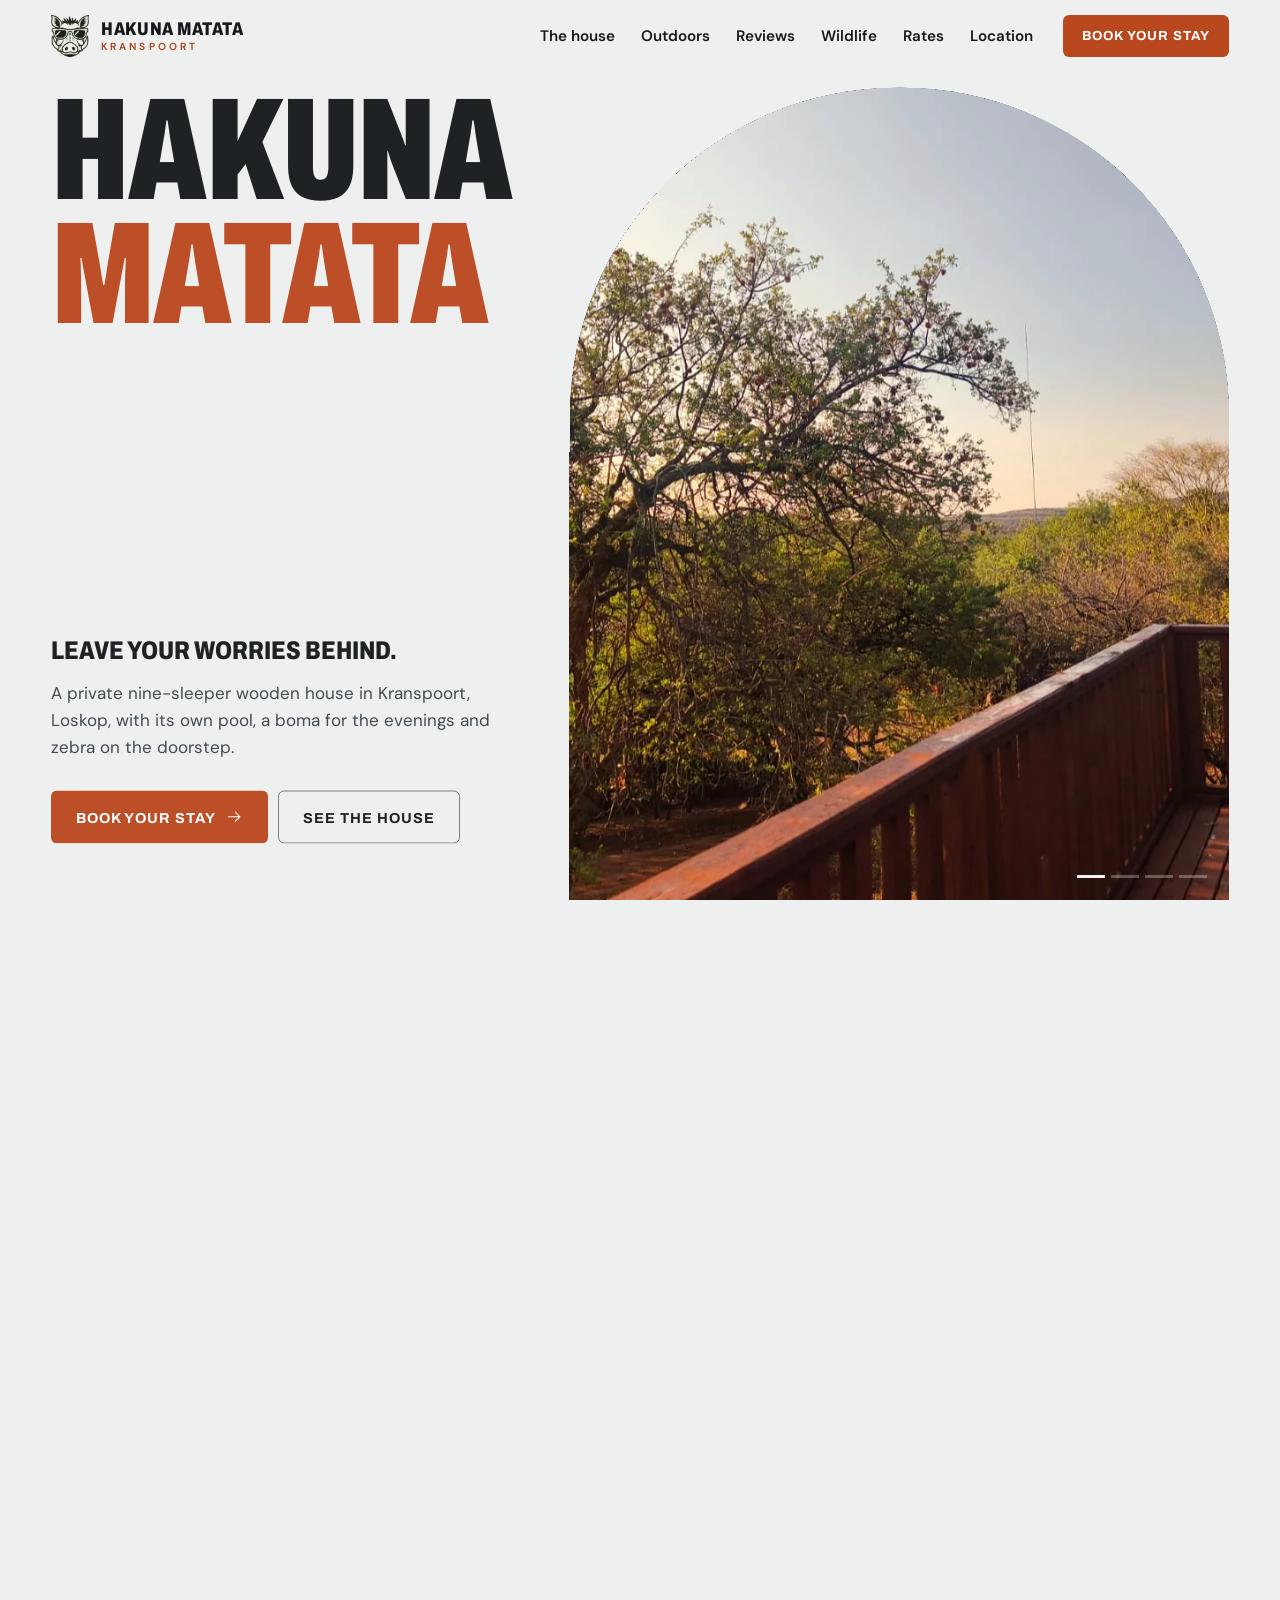
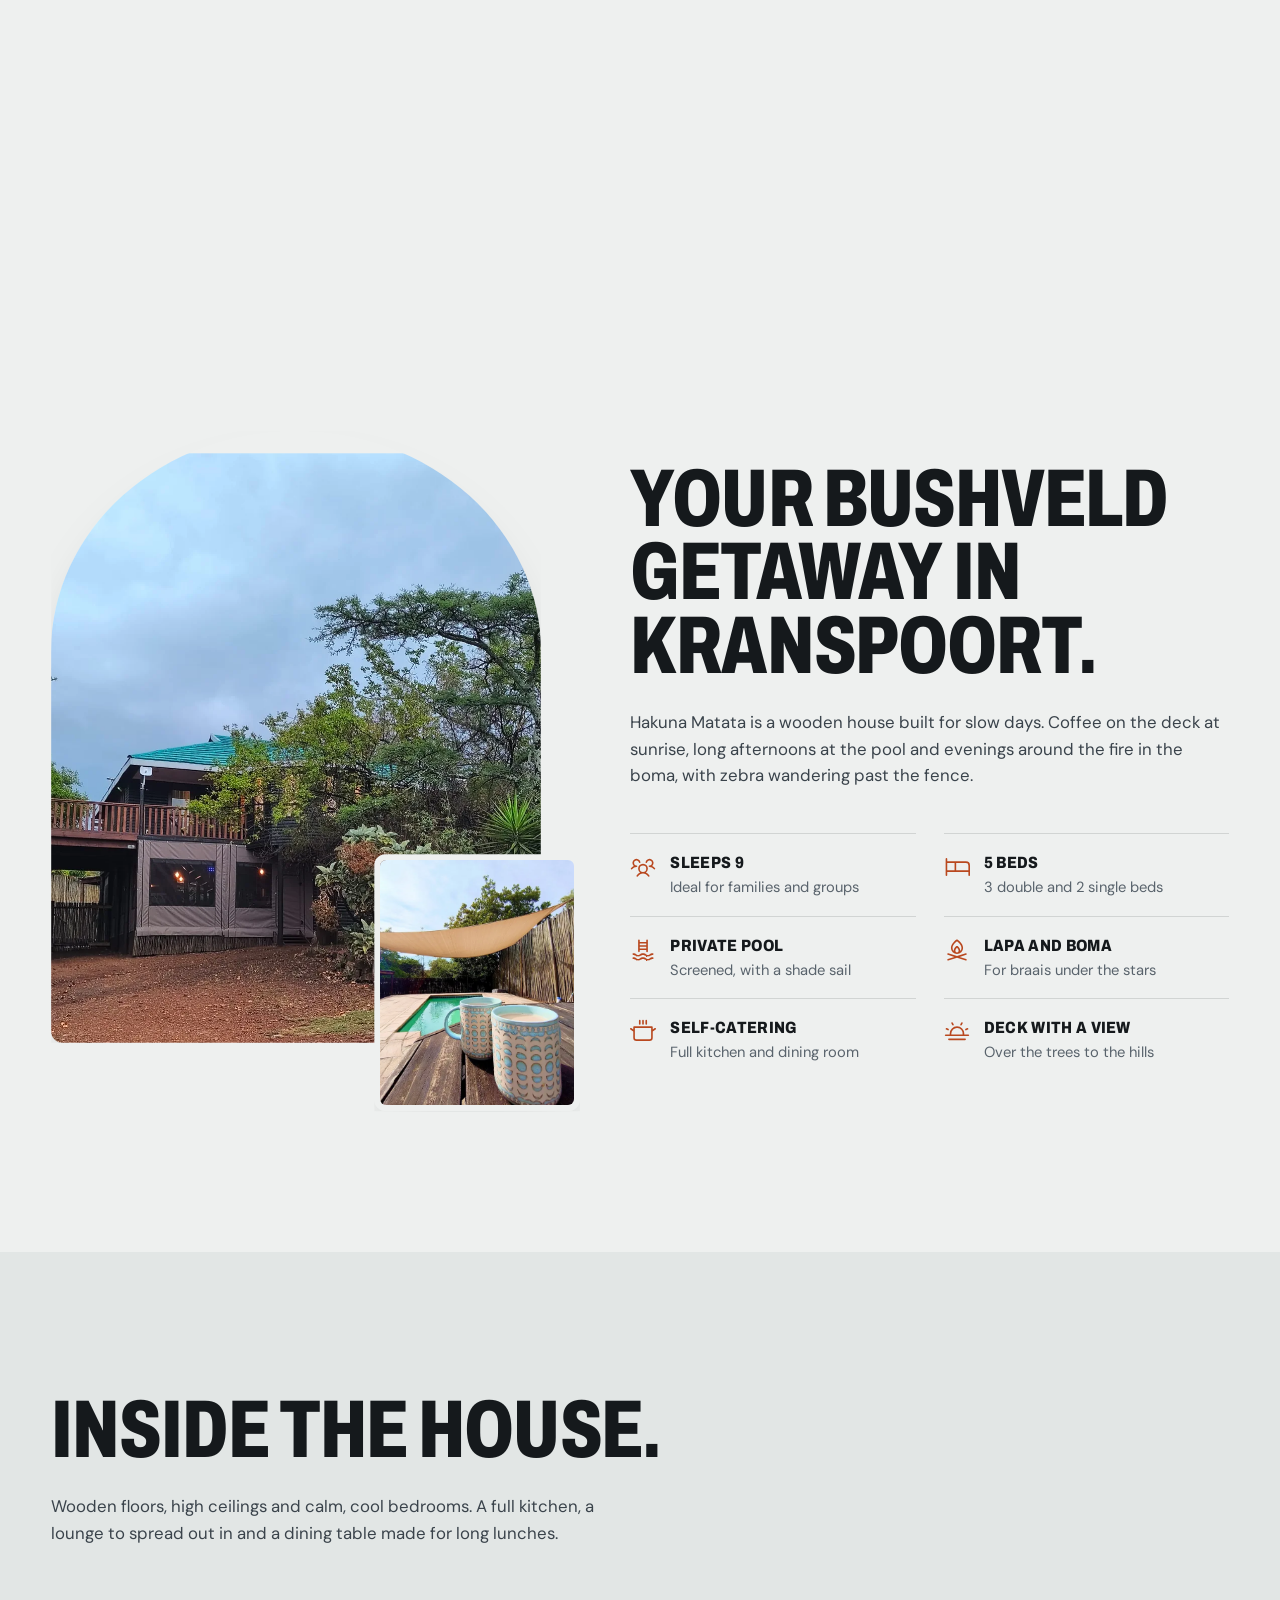
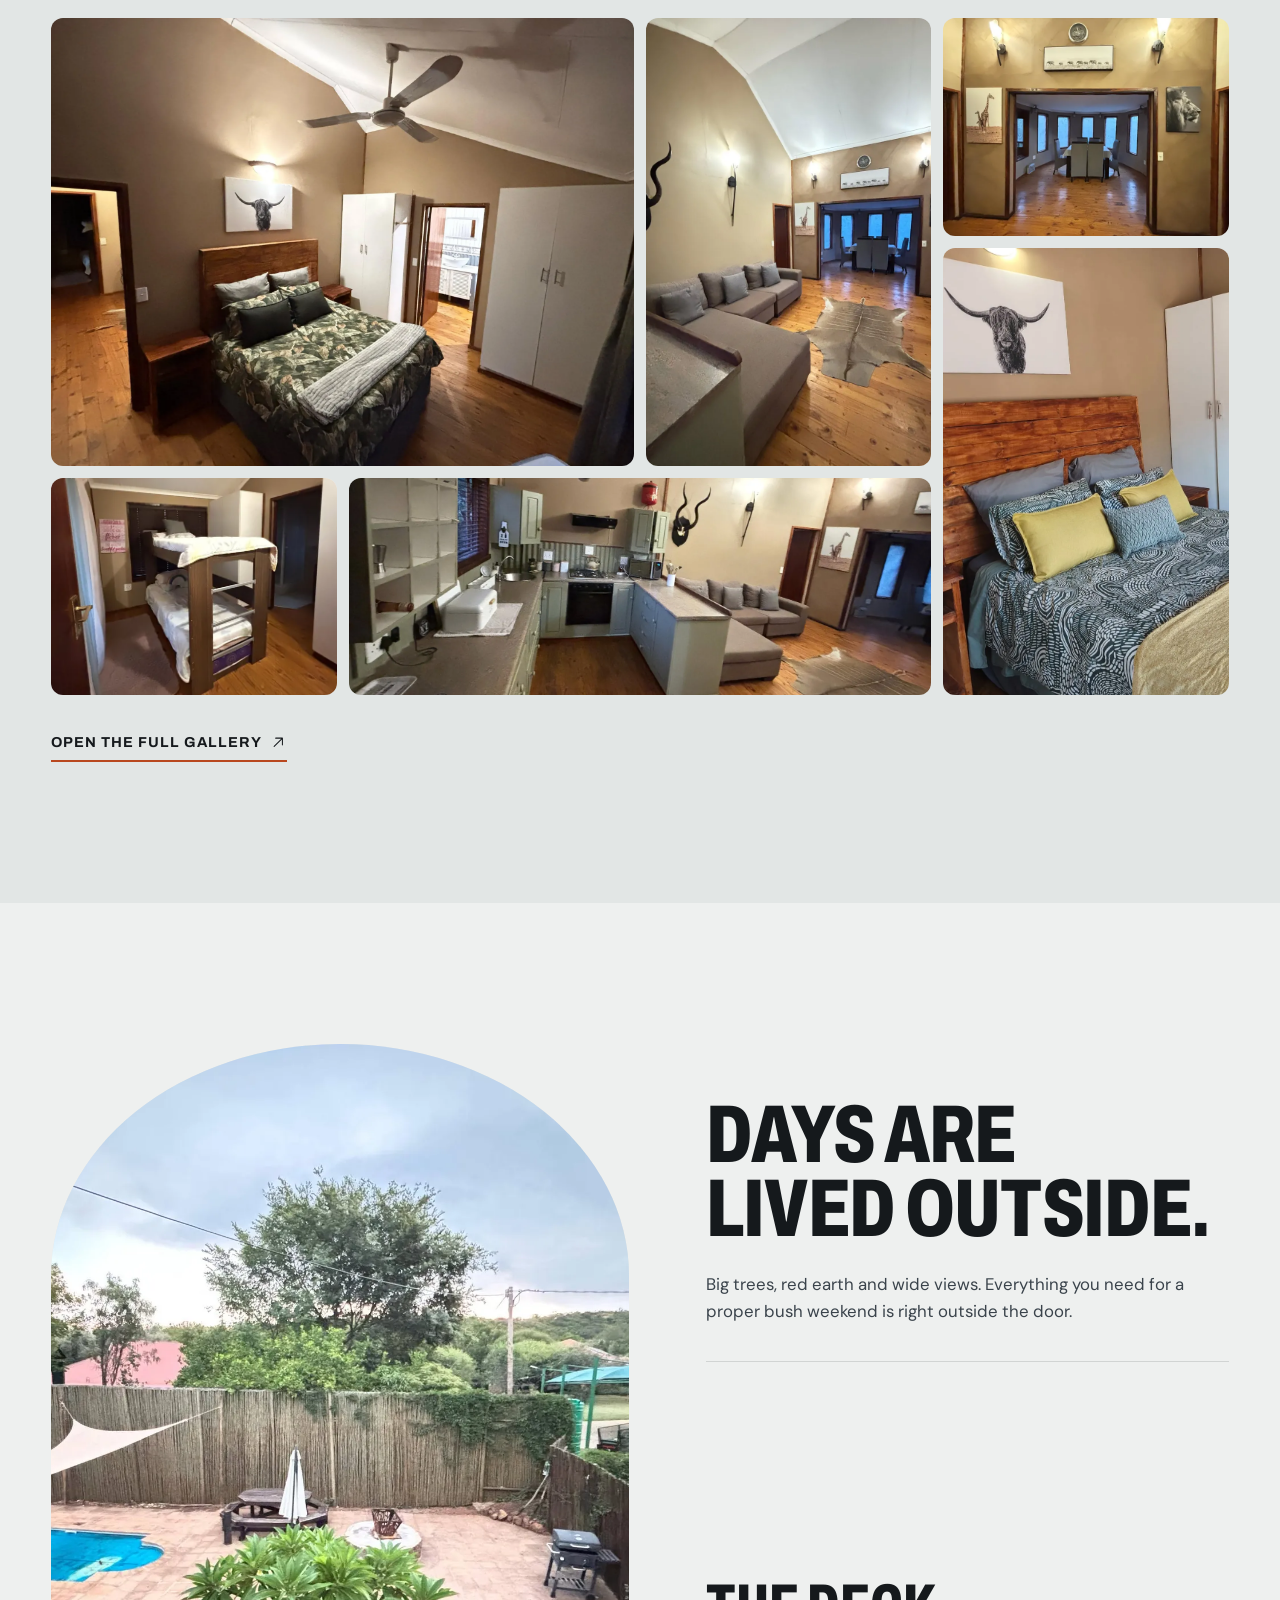
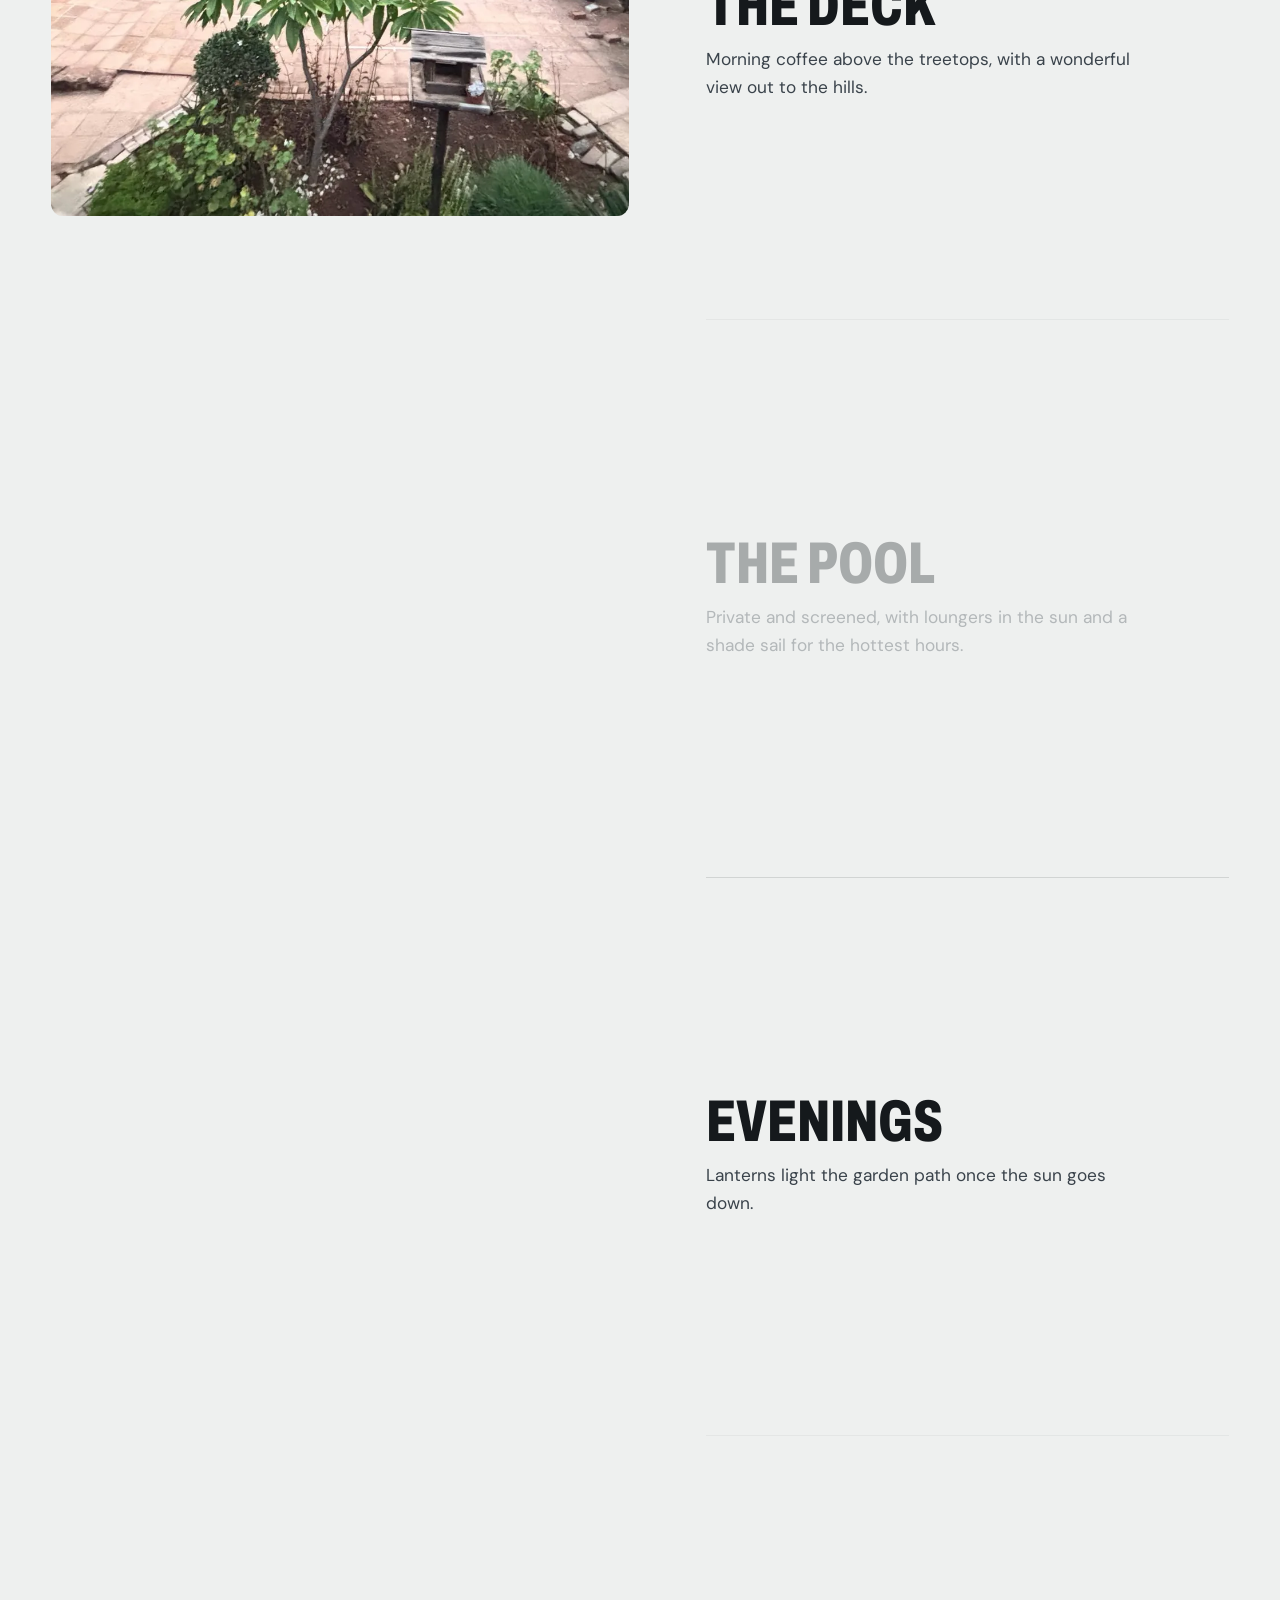
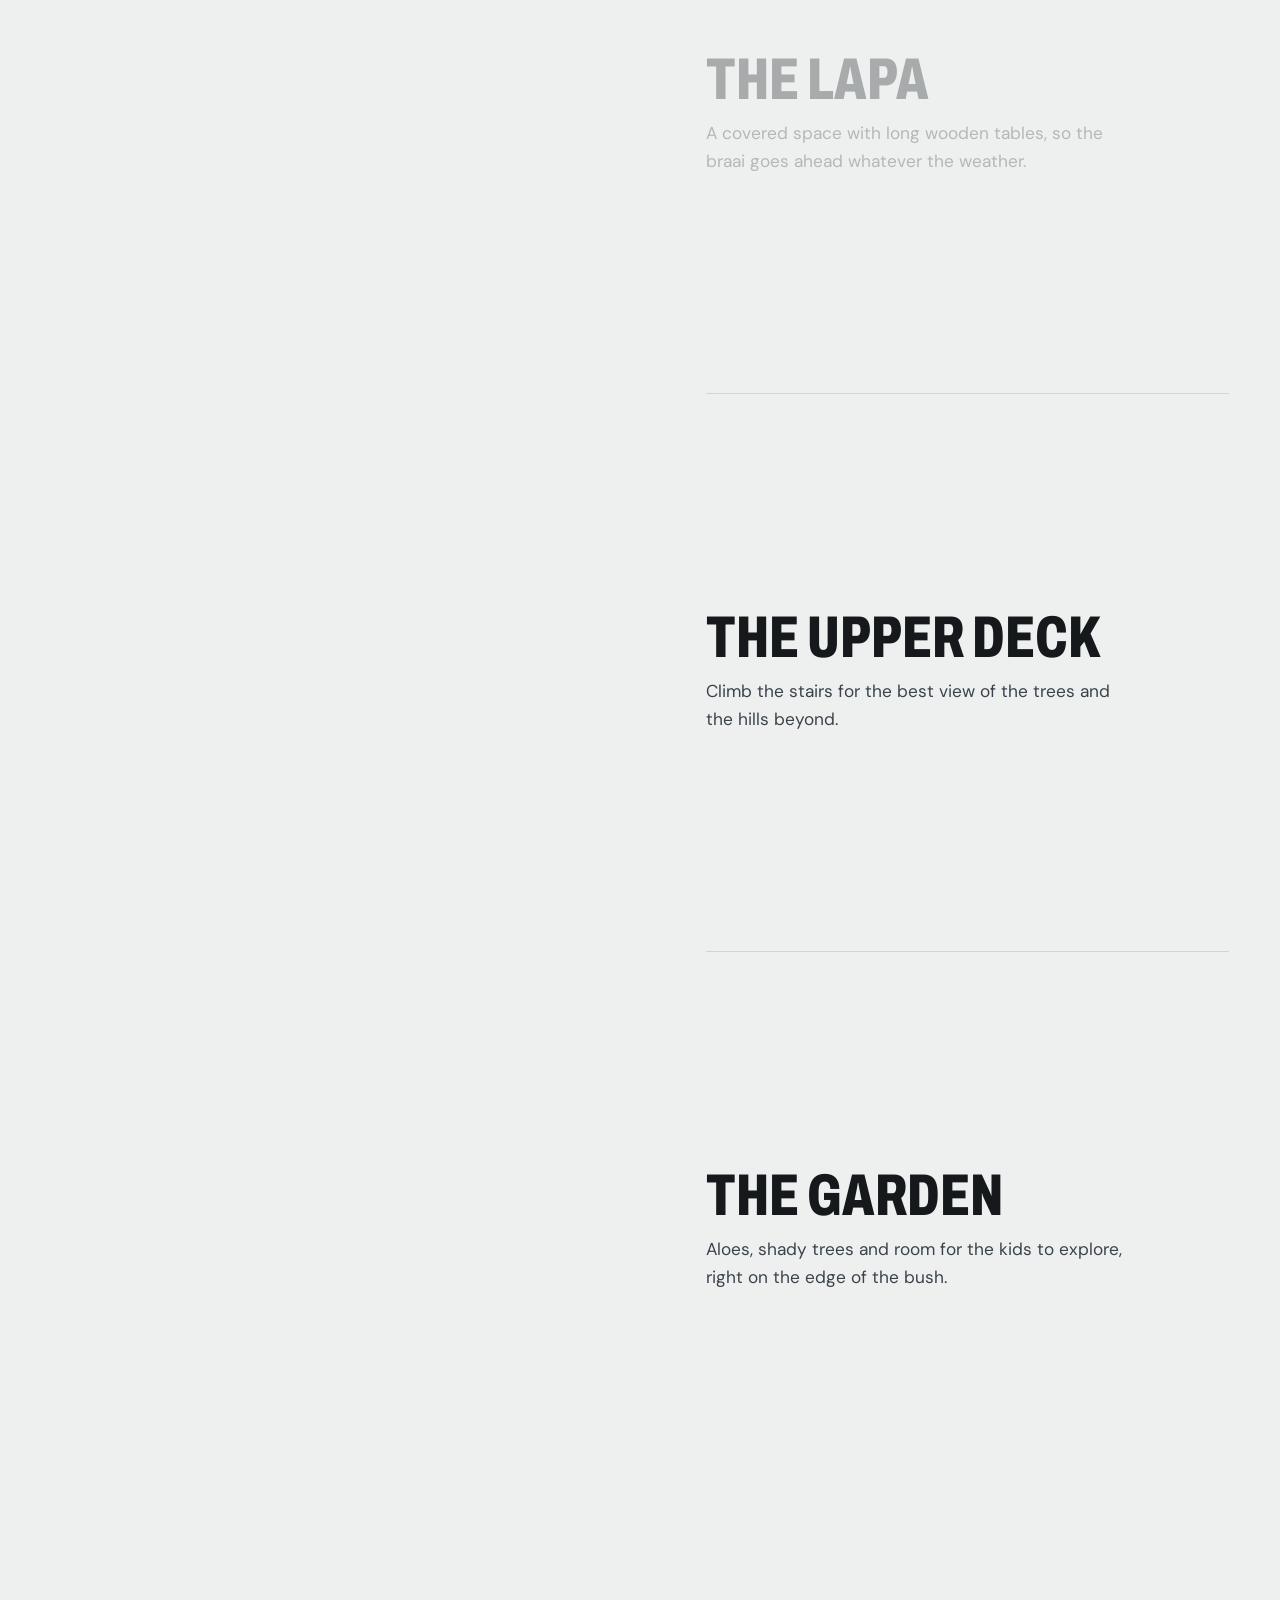
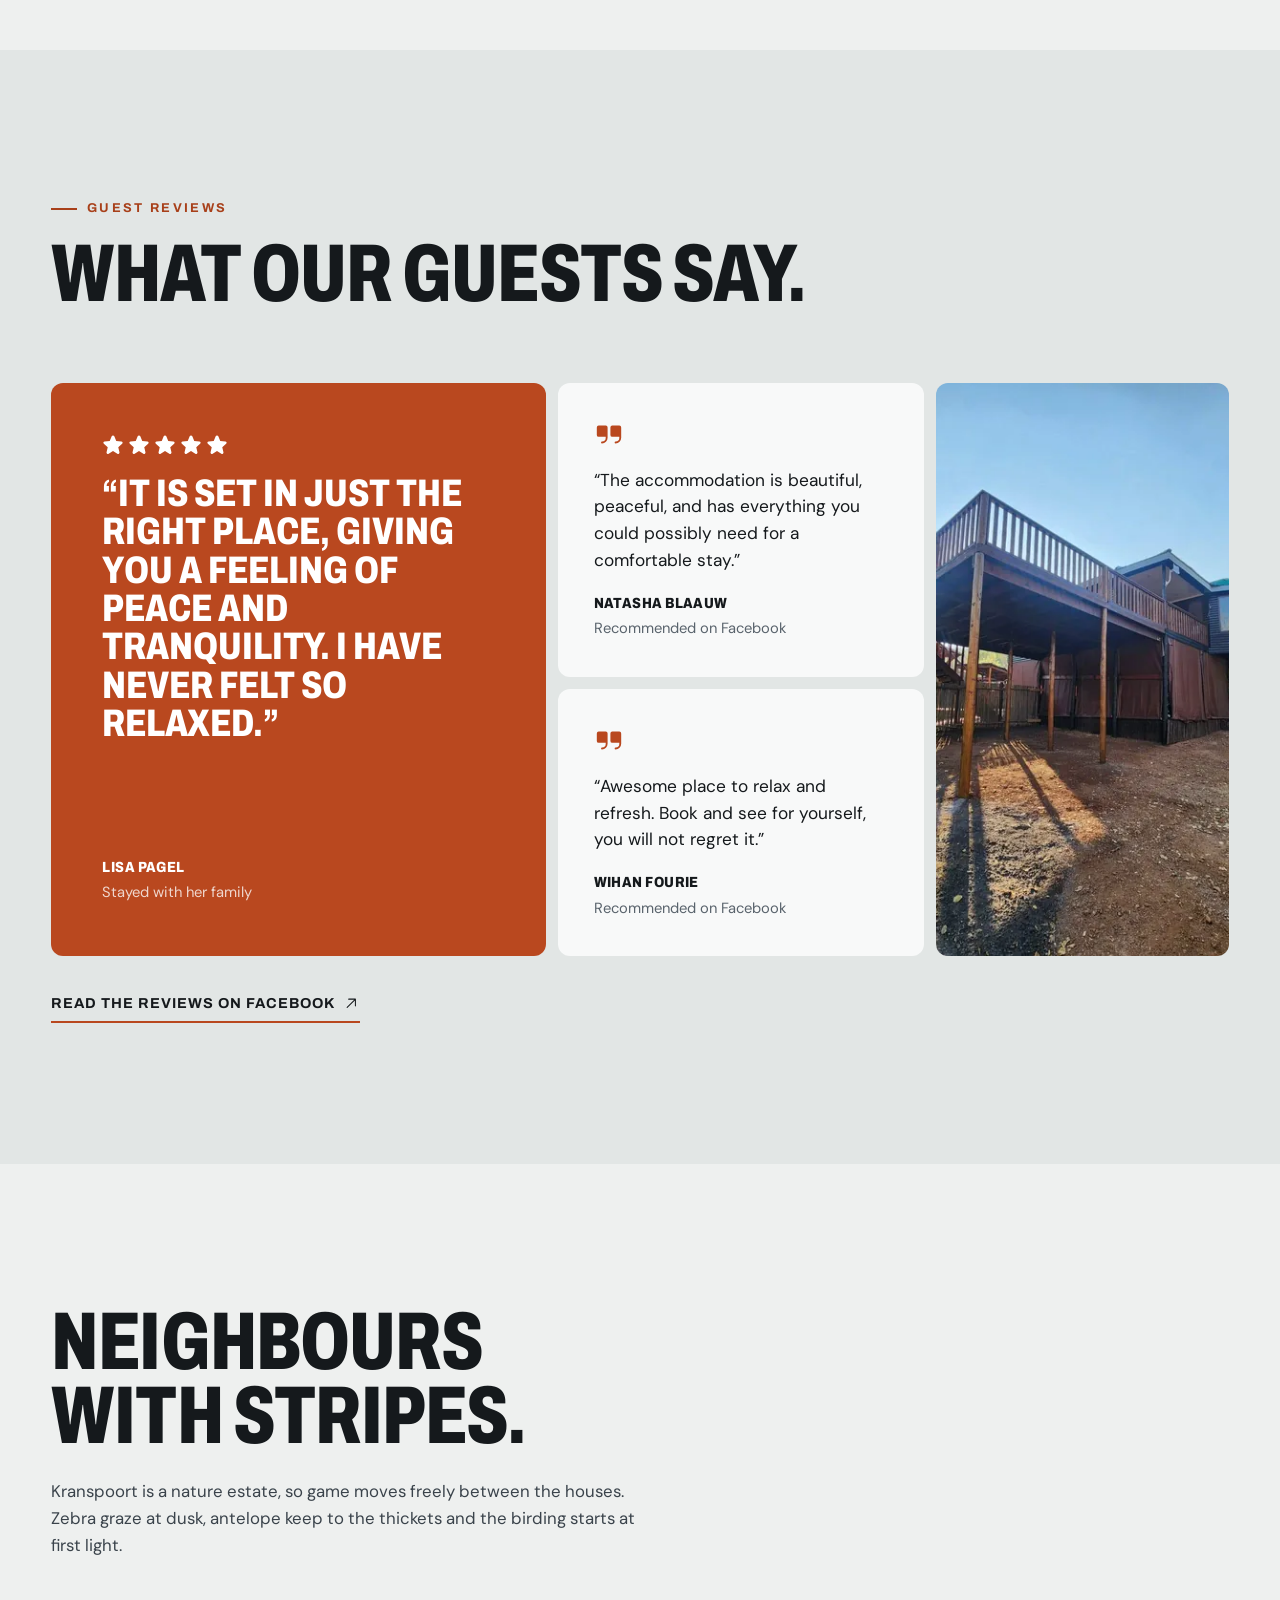
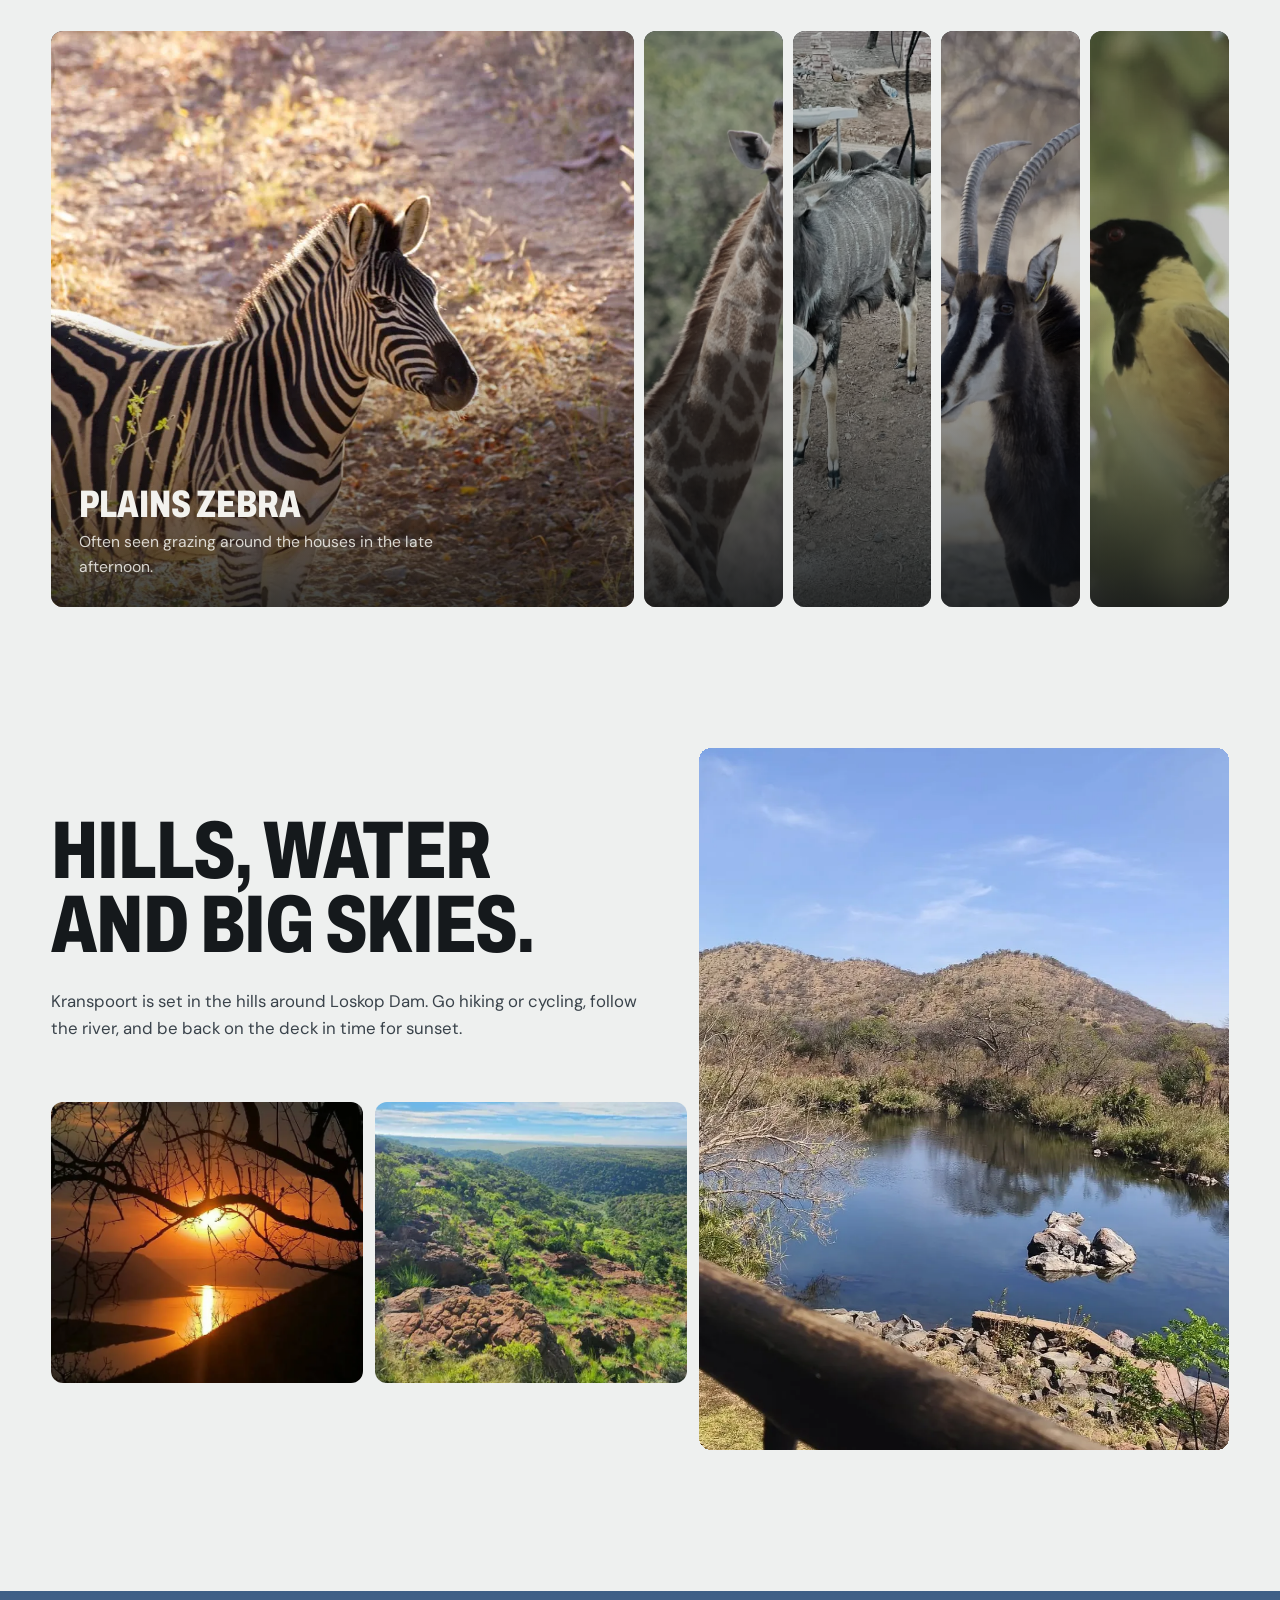
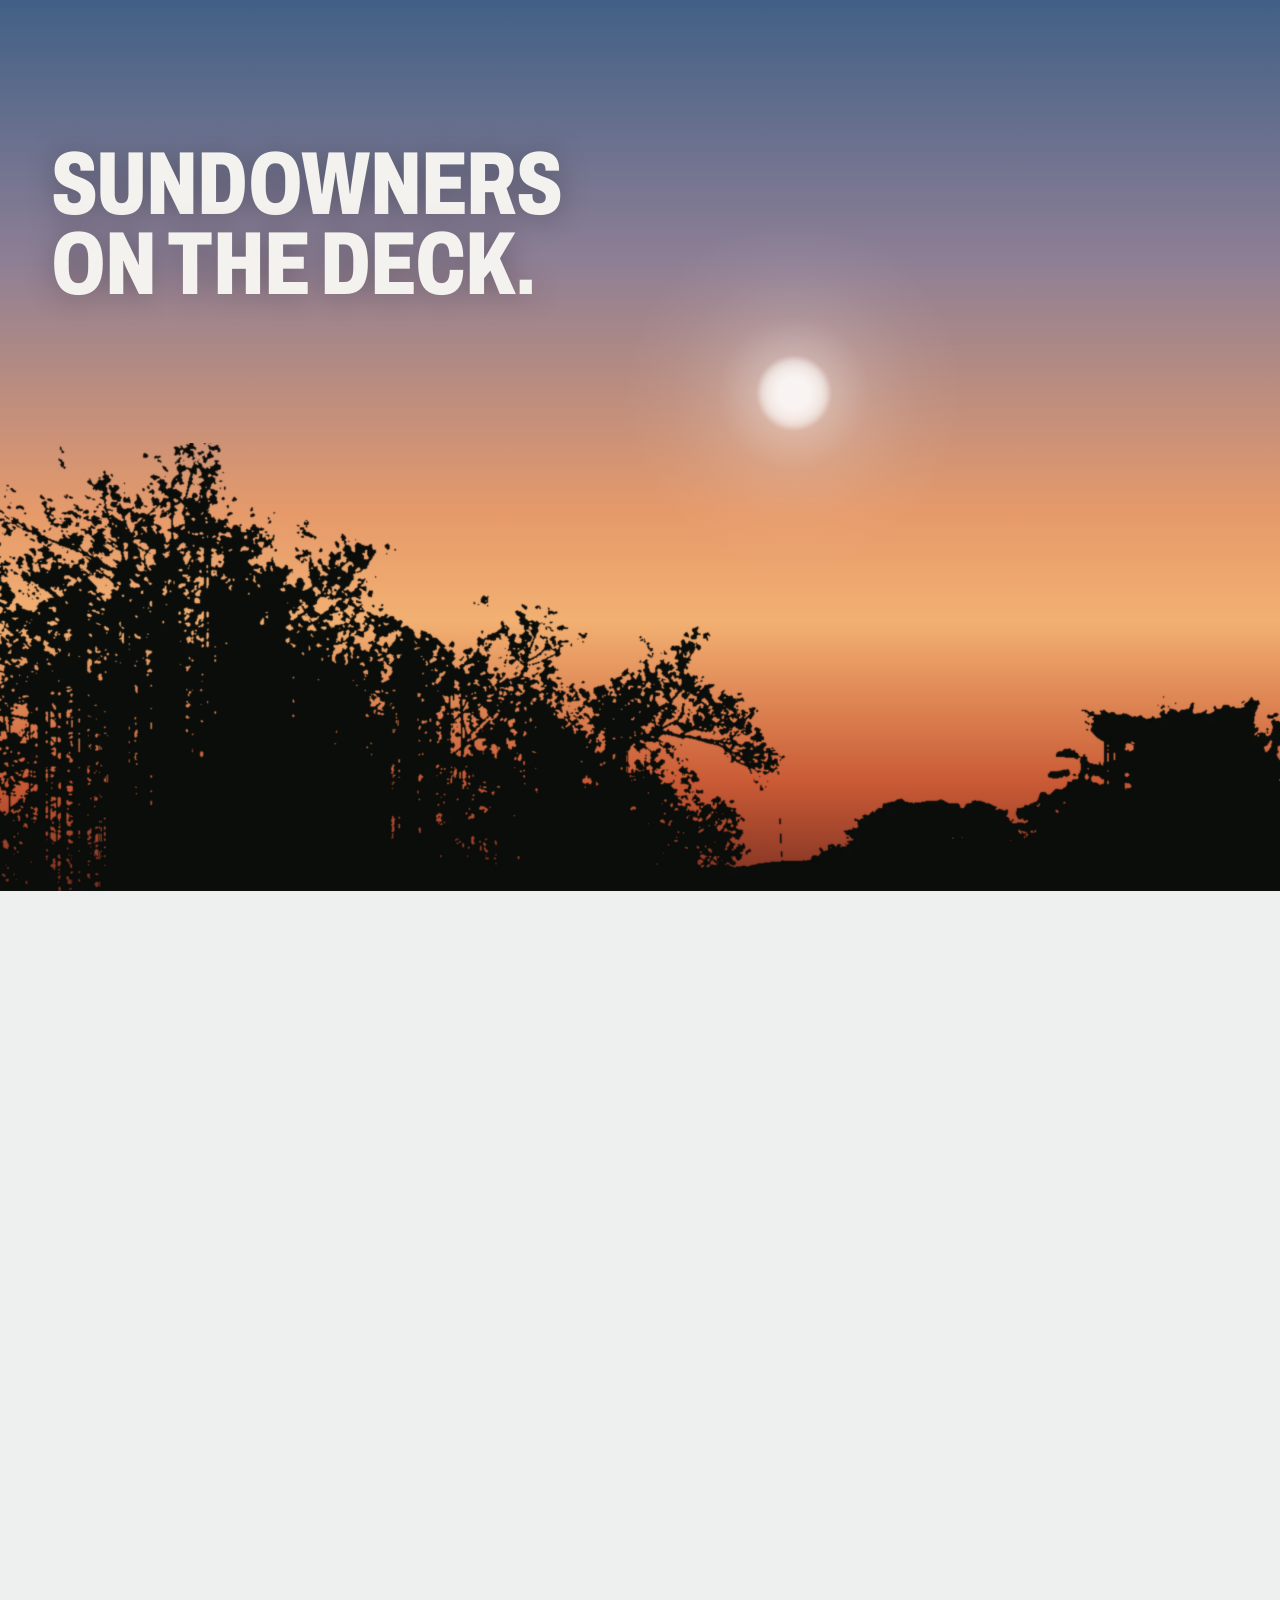
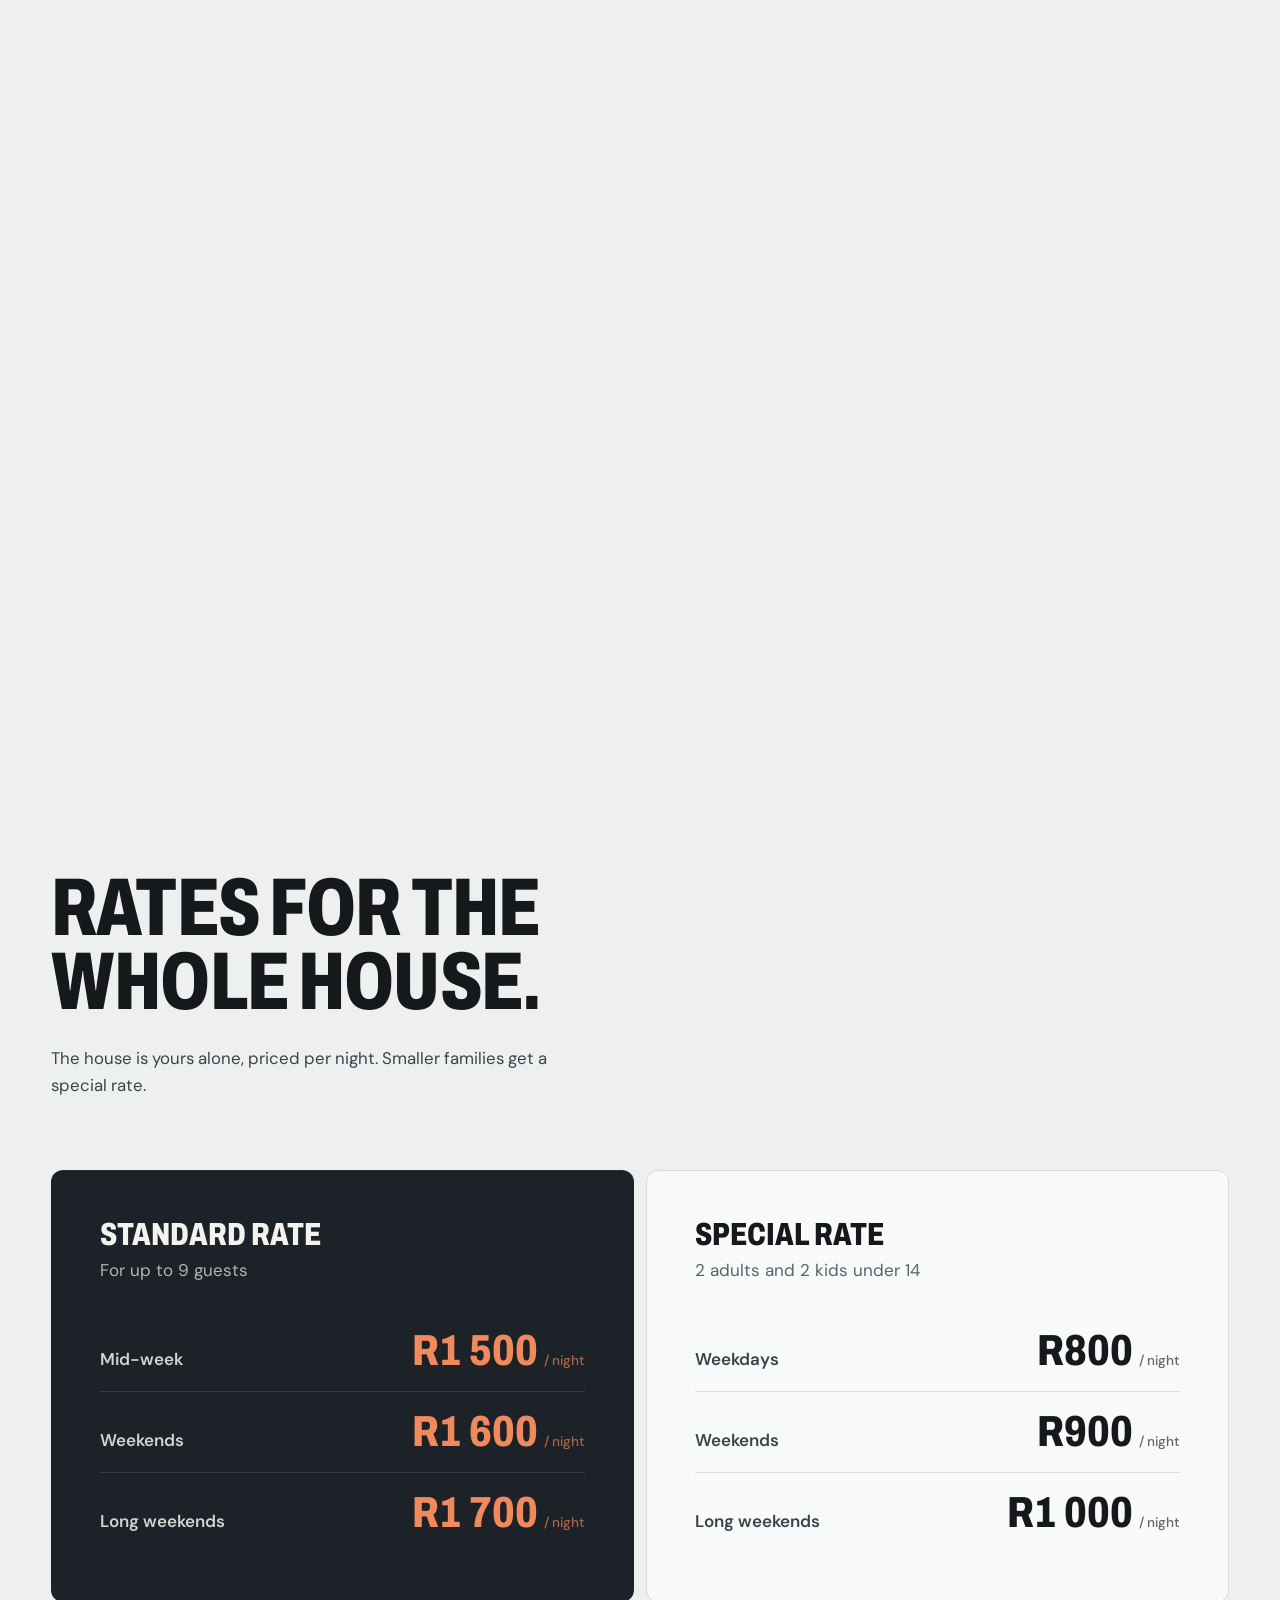
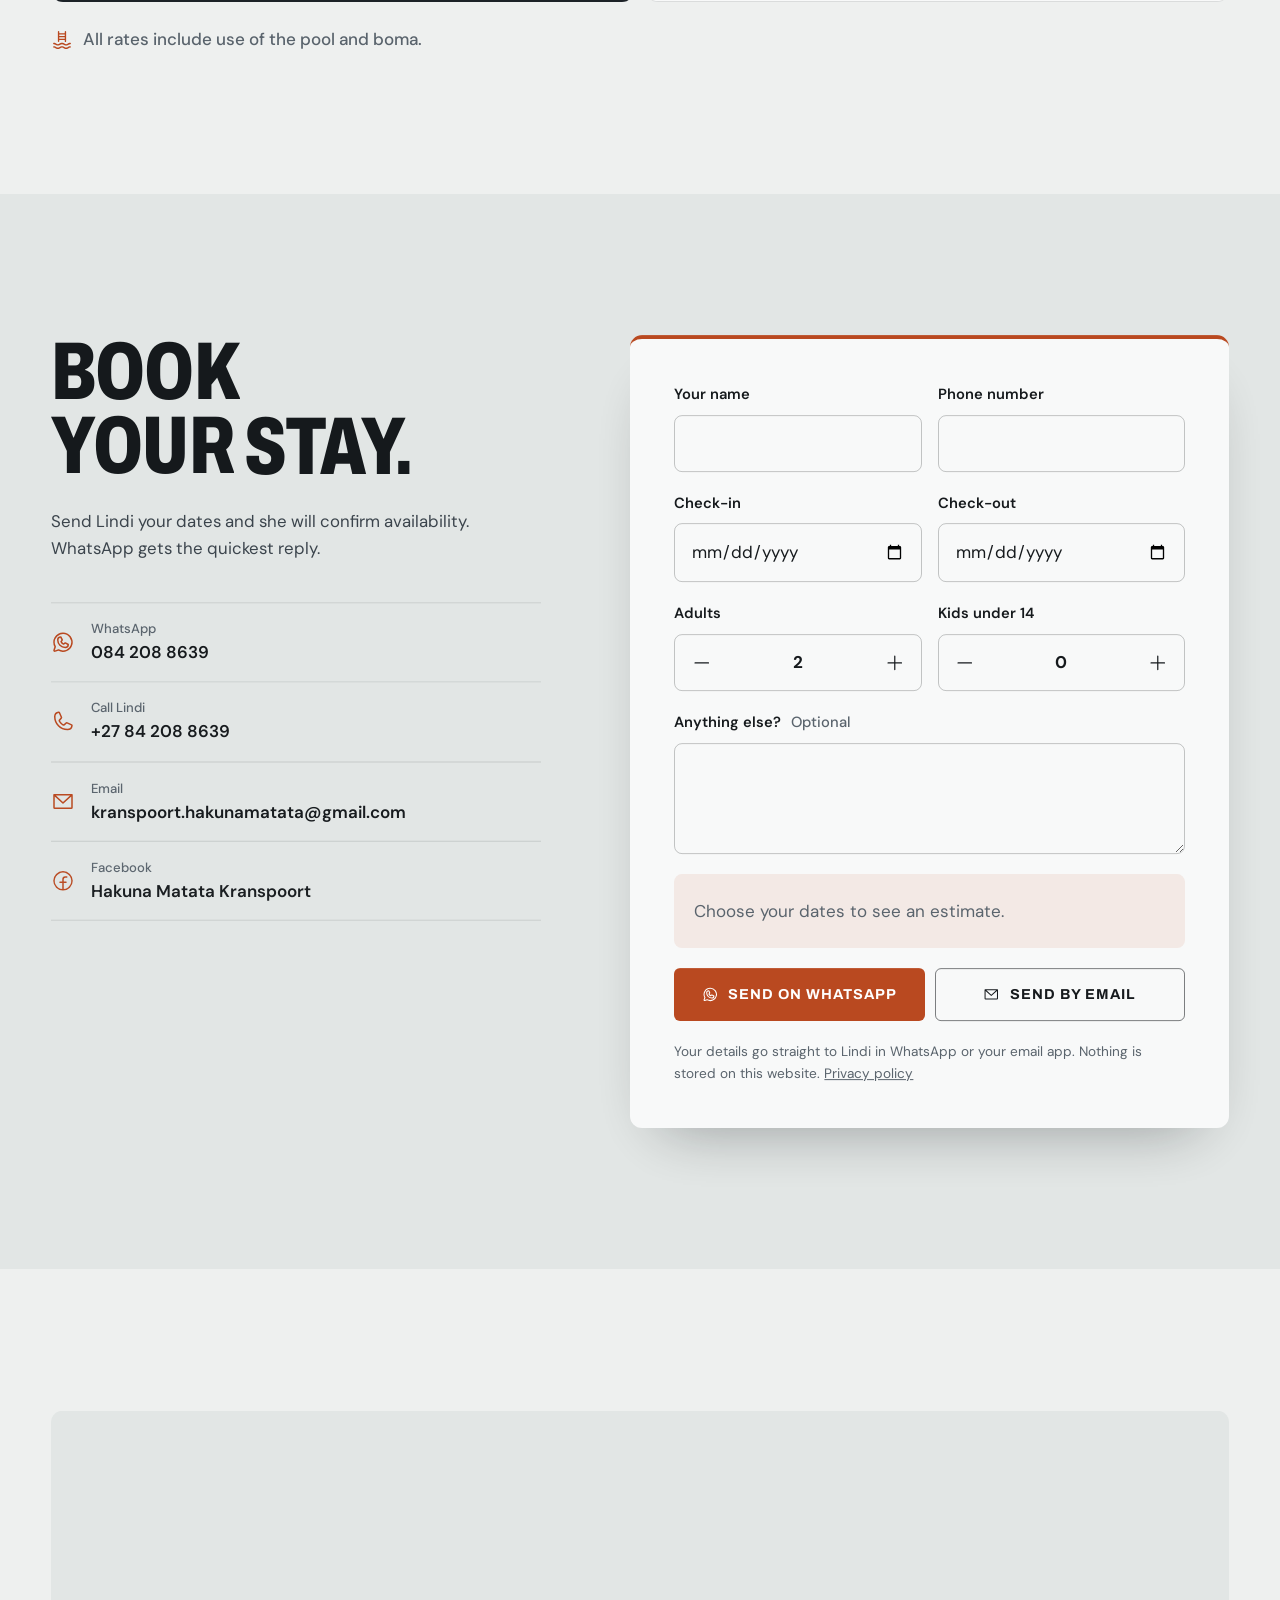
==== commit 493c61a8: "Fix mobile hero: centred logo and sharp, well-framed photos Centre the warthog sticker regardless of" ====
--- a/index.html
+++ b/index.html
@@ -35,8 +35,8 @@
   <link rel="preload" href="assets/fonts/archivo.woff2" as="font" type="font/woff2" crossorigin>
   <link rel="preload" href="assets/fonts/dmsans.woff2" as="font" type="font/woff2" crossorigin>
   <link rel="preload" as="image" href="assets/img/hero-deck.webp" media="(min-width: 761px)">
-  <link rel="preload" as="image" href="assets/img/hero-deck-sm.webp" media="(max-width: 760px)">
-  <link rel="stylesheet" href="assets/css/styles.css?v=3">
+  <link rel="preload" as="image" href="assets/img/hero-m-3.webp" media="(max-width: 760px)">
+  <link rel="stylesheet" href="assets/css/styles.css?v=4">
   <script>document.documentElement.classList.add("js")</script>
 
   <script type="application/ld+json">
@@ -118,22 +118,22 @@
   <main id="main">
     <!-- HERO: masthead + arch window that opens to full screen -->
     <section class="hero" id="top" aria-label="Welcome" data-hero>
-      <div class="hero__media" data-hero-media>
-        <picture class="hero__frame is-active" data-frame data-fx="-2%" data-fy="1%">
-          <source media="(max-width: 760px)" srcset="assets/img/hero-deck-sm.webp">
-          <img src="assets/img/hero-deck.webp" alt="The wooden deck at Hakuna Matata looking over the bushveld at golden hour" fetchpriority="high">
+      <div class="hero__media" data-hero-media aria-hidden="true">
+        <picture class="hero__frame is-active" data-frame data-fx="-2%" data-fy="1%" data-focus-m="0.56">
+          <source media="(max-width: 760px)" srcset="assets/img/hero-m-3.webp">
+          <img src="assets/img/hero-deck.webp" alt="" fetchpriority="high">
         </picture>
-        <picture class="hero__frame" data-frame data-fx="1.5%" data-fy="1%">
-          <source media="(max-width: 760px)" srcset="assets/img/hero-river-sm.webp">
-          <img src="assets/img/hero-river.webp" alt="A river winding between the hills near Kranspoort" loading="lazy">
+        <picture class="hero__frame" data-frame data-fx="1.5%" data-fy="1%" data-focus-m="0.24">
+          <source media="(max-width: 760px)" srcset="assets/img/hero-m-2.webp">
+          <img src="assets/img/hero-river.webp" alt="" loading="lazy">
         </picture>
-        <picture class="hero__frame" data-frame data-fx="2%" data-fy="-1%">
-          <source media="(max-width: 760px)" srcset="assets/img/hero-zebra-sm.webp">
-          <img src="assets/img/hero-zebra.webp" alt="A zebra in the late afternoon light in Kranspoort" loading="lazy">
+        <picture class="hero__frame" data-frame data-fx="2%" data-fy="-1%" data-focus-m="0.44">
+          <source media="(max-width: 760px)" srcset="assets/img/hero-m-1.webp">
+          <img src="assets/img/hero-zebra.webp" alt="" loading="lazy">
         </picture>
-        <picture class="hero__frame" data-frame data-fx="-1.5%" data-fy="-1%">
-          <source media="(max-width: 760px)" srcset="assets/img/hero-pool-sm.webp">
-          <img src="assets/img/hero-pool.webp" alt="The private pool with loungers and pool rings" loading="lazy">
+        <picture class="hero__frame" data-frame data-fx="-1.5%" data-fy="-1%" data-focus-m="0.4">
+          <source media="(max-width: 760px)" srcset="assets/img/hero-m-4.webp">
+          <img src="assets/img/hero-pool.webp" alt="" loading="lazy">
         </picture>
         <div class="hero__shade" data-hero-shade aria-hidden="true"></div>
         <div class="hero__sticker" data-sticker aria-hidden="true">
@@ -533,6 +533,6 @@
   <script src="assets/vendor/gsap.min.js" defer></script>
   <script src="assets/vendor/ScrollTrigger.min.js" defer></script>
   <script src="assets/vendor/lenis.min.js" defer></script>
-  <script src="assets/js/main.js?v=3" defer></script>
+  <script src="assets/js/main.js?v=4" defer></script>
 </body>
 </html>
--- a/assets/css/styles.css
+++ b/assets/css/styles.css
@@ -222,12 +222,12 @@
 .hero__frame:nth-child(3) img { object-position: 35% 50%; }
 .hero__shade { position: absolute; inset: 0; background: radial-gradient(70% 60% at 50% 50%, rgb(12 15 17 / .55), rgb(12 15 17 / .2) 70%), linear-gradient(to top, rgb(12 15 17 / .5), transparent 40%); opacity: 0; pointer-events: none; }
 .hero__sticker {
-  position: absolute; left: 50%; top: 50%; width: min(220px, 46vw);
-  transform: translate(-50%, -50%) scale(.6); opacity: 0;
-  display: grid; justify-items: center; gap: 18px; text-align: center; color: var(--bone); pointer-events: none;
-}
-.hero__sticker .glint { width: 100%; filter: drop-shadow(0 18px 30px rgb(0 0 0 / .35)); }
-.hero__sticker p { margin: 0; font-family: var(--display); font-weight: 800; font-stretch: 75%; text-transform: uppercase; letter-spacing: .14em; font-size: .95rem; white-space: nowrap; }
+  position: absolute; inset: 0; margin: auto; width: max-content; height: max-content; max-width: calc(100% - 32px);
+  transform: scale(.6); opacity: 0;
+  display: flex; flex-direction: column; align-items: center; gap: 18px; text-align: center; color: var(--bone); pointer-events: none;
+}
+.hero__sticker .glint { width: clamp(150px, 40vw, 220px); filter: drop-shadow(0 18px 30px rgb(0 0 0 / .35)); }
+.hero__sticker p { margin: 0; font-family: var(--display); font-weight: 800; font-stretch: 75%; text-transform: uppercase; letter-spacing: .14em; font-size: clamp(.8rem, 2.6vw, .95rem); white-space: nowrap; text-shadow: 0 2px 14px rgb(0 0 0 / .4); }
 .hero__inner {
   position: relative; z-index: 3; min-height: 100dvh;
   display: grid; grid-template-columns: minmax(0, 5fr) minmax(0, 7fr); gap: clamp(28px, 4vw, 72px);
@@ -262,6 +262,12 @@
   .hero__lede { margin-bottom: 22px; }
   .hero__slot { min-height: 34vh; }
   .hero__progress { right: 16px; bottom: 16px; }
+}
+@media (max-width: 760px) {
+  .hero__frame:nth-child(1) img { object-position: 50% 62%; }
+  .hero__frame:nth-child(2) img { object-position: 72% 20%; }
+  .hero__frame:nth-child(3) img { object-position: 50% 30%; }
+  .hero__frame:nth-child(4) img { object-position: 45% 50%; }
 }
 @media (max-width: 520px) {
   .hero__cta .btn { flex: 1 1 auto; }
